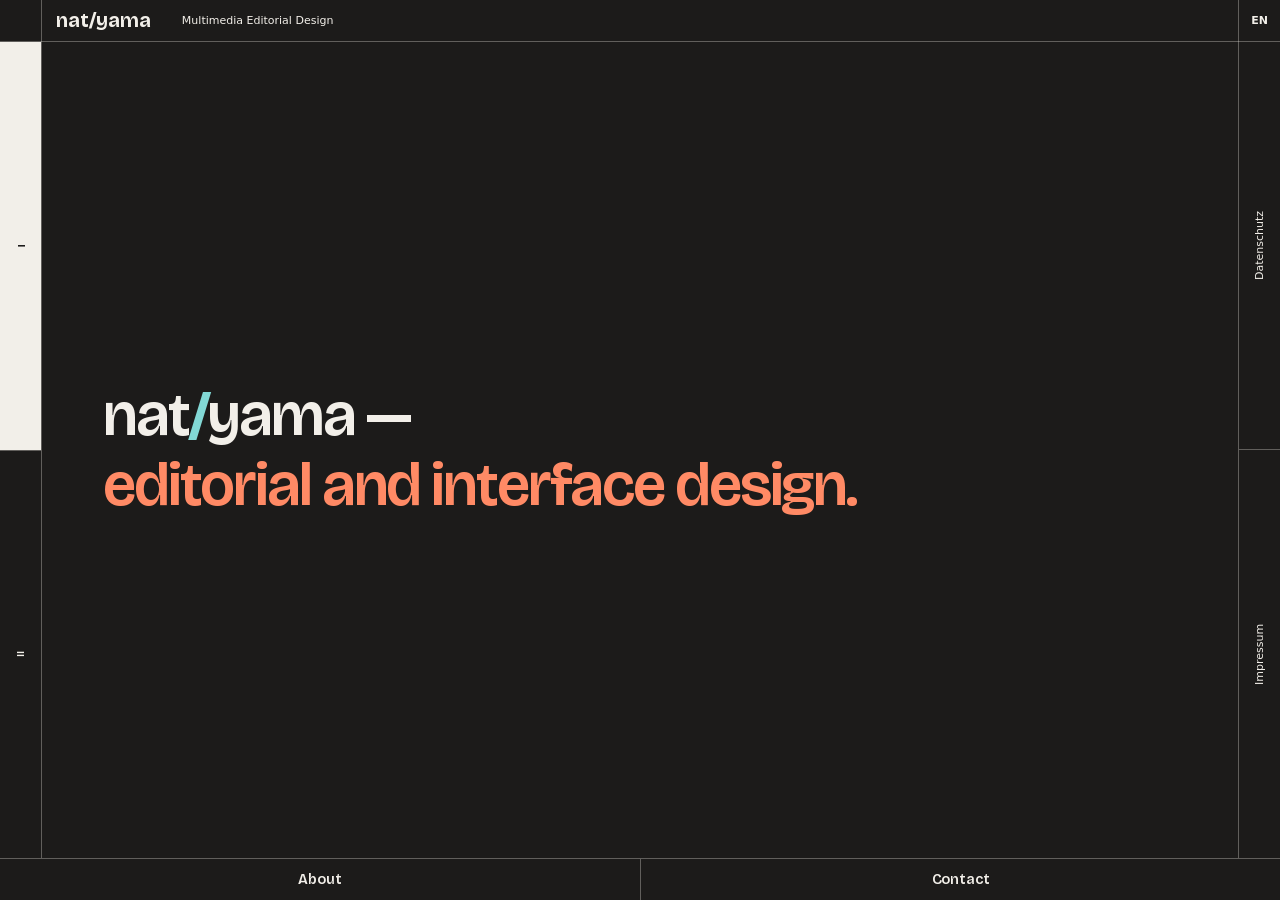
==== index.html @ 79c08396 "nat/yama v2 — B line: phones held sideways keep the phone layout Co-Authored-By: Claude Opus 5.5 <no" ====
<!doctype html>
<!--
  nat/yama — editorial and interface design
  Design: nat/yama — https://natyama.com
  All texts, images and works are protected by copyright.
-->
<html lang="en" data-scheme="2">
<head>
<meta charset="utf-8">
<meta name="viewport" content="width=device-width,initial-scale=1,viewport-fit=cover">
<title>nat/yama — Editorial and interface design</title>
<meta name="description" content="nat/yama works in editorial and interface design: digital products, print and graphics for spaces, often across languages and cultures, making in-depth topics graspable.">
<link rel="canonical" href="https://natyama.com/">
<link rel="alternate" hreflang="en" href="https://natyama.com/">
<link rel="alternate" hreflang="de" href="https://natyama.com/de/">
<link rel="alternate" hreflang="ja" href="https://natyama.com/ja/">
<link rel="alternate" hreflang="x-default" href="https://natyama.com/">
<meta property="og:type" content="website">
<meta property="og:site_name" content="nat/yama">
<meta property="og:title" content="nat/yama — Editorial and interface design">
<meta property="og:description" content="nat/yama works in editorial and interface design: digital products, print and graphics for spaces, often across languages and cultures, making in-depth topics graspable.">
<meta property="og:url" content="https://natyama.com/">
<meta property="og:locale" content="en_GB">
<meta property="og:image" content="https://natyama.com/share.png">
<meta property="og:image:width" content="1200">
<meta property="og:image:height" content="630">
<meta property="og:image:alt" content="nat/yama">
<meta name="twitter:card" content="summary_large_image">
<meta name="theme-color" content="#ffffff">
<link rel="icon" href="/favicon.svg" type="image/svg+xml">
<link rel="apple-touch-icon" href="/apple-touch-icon.png">
<link rel="stylesheet" href="/tabbar.css">
<script type="application/ld+json">{"@context":"https://schema.org","@graph":[{"@type":"Organization","@id":"https://natyama.com/#org","name":"nat/yama","alternateName":"natyama","url":"https://natyama.com/","email":"n@natyama.com","vatID":"DE365070941","description":"Editorial and interface design: digital products, print and graphics for spaces, often across languages and cultures.","address":{"@type":"PostalAddress","postalCode":"10713","addressLocality":"Berlin","addressCountry":"DE"},"founder":{"@id":"https://www.natsumi-sugiyama.com/#person"},"knowsAbout":["editorial design","interface design","UI design","information architecture","content strategy","multilingual design"]},{"@type":"Person","@id":"https://www.natsumi-sugiyama.com/#person","name":"Natsumi Sugiyama","alternateName":"杉山夏実","url":"https://www.natsumi-sugiyama.com/","worksFor":{"@id":"https://natyama.com/#org"}},{"@type":"WebSite","@id":"https://natyama.com/#website","url":"https://natyama.com/","name":"nat/yama","inLanguage":["en","de","ja"],"publisher":{"@id":"https://natyama.com/#org"}}]}</script>
<style>:root{--u: min(100vw / 1512, 100vh / 982);--gu: max(100vw / 1512, 100vh / 982);--bar: round(calc(50 * var(--u)), 1px);--side: var(--bar);--hair: 1px;--ink: #080808;--line: #000;--mark: #5b5656;--paper: #ffffff;--navy: #2b2b2b;--accent: #3d5a8c;--mis: #ff7477;--g1: var(--paper);--g2: #2f4a78;--t2: #ffffff;--on2: #eeff00;--on2t: #fffafa;--on2b: #eeff00;--neon: #ff5f1f;--olive: #4d5b20;--pink: #ff7477;--peach: var(--paper);--khaki: #eeff00;--panel: #d9d9d9;--wall-bg: #fff;--wall-ink: #605f5f;--ease: cubic-bezier(.2, .8, .2, 1);--sans: Inter, "Inter Variable", "Helvetica Neue", Helvetica, Arial, "Hiragino Sans", sans-serif}:root[data-ground=field]{--mark: rgba(0, 41, 95, .54)}:root[data-ground=night]{--mark: rgba(255, 255, 255, .99)}:root[data-view=home][data-ground=day]{--ink: var(--t2);--line: var(--t2);--lang-bg: var(--g2)}:root[data-view=legal]{--ink: rgba(221, 221, 221, .98);--line: #fff}*{box-sizing:border-box;-webkit-tap-highlight-color:transparent}html,body{margin:0;height:100%;overflow:hidden;background:#fff;color:var(--ink);font-family:var(--sans)}a,button,input,textarea{color:inherit;text-decoration:none;font:inherit;background:none;border:0;padding:0}:root{--cur: url("data:image/svg+xml,%3Csvg xmlns='http://www.w3.org/2000/svg' width='30' height='30' viewBox='0 0 32 32'%3E%3Cpolygon points='5,3 27,13 13,27' fill='%23fff' stroke='%23fff' stroke-width='7' stroke-linejoin='round'/%3E%3Cpolygon points='5,3 27,13 13,27' fill='%232b2b2b' stroke='%232b2b2b' stroke-width='3.5' stroke-linejoin='round'/%3E%3C/svg%3E") 4 2, auto;--cur-link: url("data:image/svg+xml,%3Csvg xmlns='http://www.w3.org/2000/svg' width='30' height='30' viewBox='0 0 32 32'%3E%3Cpolygon points='5,3 27,13 13,27' fill='%23fff' stroke='%23fff' stroke-width='7' stroke-linejoin='round'/%3E%3Cpolygon points='5,3 27,13 13,27' fill='%232f4f6b' stroke='%232f4f6b' stroke-width='3.5' stroke-linejoin='round'/%3E%3C/svg%3E") 4 2, pointer}html{cursor:var(--cur)}a,button{cursor:var(--cur-link)}input,textarea{cursor:text}::selection{background:var(--pink);color:#2b2b2b}:focus-visible{outline:2px solid currentColor;outline-offset:3px}.grounds{position:fixed;inset:0;overflow:hidden}.ground{position:absolute;inset:0;opacity:0;transition:opacity .9s ease;overflow:hidden}:root[data-ground=paper] .ground.paper,:root[data-ground=field] .ground.field,:root[data-ground=night] .ground.night,:root[data-ground=day] .ground.day,:root[data-ground=reclus] .ground.day{opacity:1}.ground.paper{background:var(--peach)}.view.home{transition:opacity .6s ease,background-color .9s ease}:root[data-ground=paper] .view.home{background:var(--peach)}.ground.field img{position:absolute;left:50%;top:50%;width:calc(2350 * var(--gu));aspect-ratio:1;transform:translate(-50%,-50%) rotate(-86.5deg)}.ground.night .drawing{position:absolute;inset:0;width:100%;height:100%;object-fit:cover}.ground.field{background:#f7f2e8}.ground.field .riso{position:absolute;left:50%;top:50%;width:calc(2350 * var(--gu));aspect-ratio:1;transform:translate(-50%,-50%) rotate(-86.5deg)}.riso .ink{position:absolute;inset:0;width:100%;height:100%;mix-blend-mode:multiply;clip-path:inset(0 0 100% 0)}.riso.split+img{display:none}.ground.night .drawing{width:114%;left:-14%}:root[data-view=home][data-ground=night] .ground.night .drawing{animation:night-slide 30s linear both}@keyframes night-slide{to{transform:translate(12%)}}@media (prefers-reduced-motion: reduce){:root[data-ground=night] .ground.night .drawing{animation:none}}.ground.night .sky{position:absolute;left:calc(-72 * var(--gu));top:calc(-588 * var(--gu));width:calc(1713 * var(--gu));height:calc(1714 * var(--gu));overflow:hidden;transform:rotate(180deg)}.ground.night .sky img{position:absolute;left:-38.94%;top:-3.31%;width:184.56%;height:106.67%;max-width:none}.ground.night .birds{position:absolute;left:calc(-59 * var(--gu));top:0;width:calc(2173 * var(--gu));height:calc(1455 * var(--gu));object-fit:cover;mix-blend-mode:multiply}.ground.day{background:var(--wall-bg);transition:opacity .9s ease,background-color .4s ease}.tint{position:fixed;inset:0;opacity:0;transition:opacity .9s ease,background-color .9s ease;pointer-events:none}:root[data-view=info] .tint{opacity:1;background:var(--peach)}:root[data-view=legal] .tint{opacity:1;background:#303030}.view{position:fixed;inset:0;z-index:2;pointer-events:none;opacity:0;transition:opacity .6s ease}:root[data-view=home] .view.home,:root[data-view=info] .view.info,:root[data-view=legal] .view.legal{opacity:1;pointer-events:auto}.view>*{pointer-events:inherit}.mid{display:none}[data-i18n]{transition:opacity .25s ease}:root.swapping [data-i18n],.statement.swap{opacity:0}.statement{position:absolute;left:calc(85 * var(--u));top:calc(86 * var(--u));margin:0;font-size:calc(32 * var(--u));font-weight:400;line-height:normal;transition:opacity .3s ease}.index{position:absolute;left:var(--side);right:var(--side);top:var(--bar);bottom:var(--foot);overflow:hidden;--m: var(--u);--s: 1;transition:opacity .9s ease}:root:not([data-ground=paper]) .index{opacity:0;pointer-events:none}.index-list{margin:0;padding:0;list-style:none}.case{position:absolute;display:block;left:calc(var(--x) * var(--m));top:calc(var(--y) * var(--m));width:calc(var(--w) * var(--s) * var(--m));height:calc(var(--h) * var(--s) * var(--m));color:var(--peach)}.case svg{position:absolute;left:50%;top:50%;width:calc(var(--iw) * var(--s) * var(--m));height:calc(var(--ih) * var(--s) * var(--m));transform:translate(-50%,-50%) rotate(calc(var(--r) + var(--spin, 0deg)));mix-blend-mode:multiply;overflow:visible;transition:scale .4s cubic-bezier(.2,.8,.2,1)}.case:hover svg{scale:1.05}.case .lbl{position:absolute;z-index:1;left:50%;top:50%;transform:translate(-50%,-50%);font-size:calc(40 * var(--s) * var(--m));font-weight:700;line-height:normal;white-space:nowrap}.case-1{--x: 164;--y: 470;--w: 364.5;--h: 324.5;--iw: 364.5;--ih: 324.5;--r: 0deg;--lx: 99;--ly: 107}.case-2{--x: 582.12;--y: 30.29;--w: 439.92;--h: 451.53;--iw: 373.398;--ih: 357.154;--r: 104.64deg;--lx: 128.88;--ly: 186.71}.case-3{--x: 529;--y: 399;--w: 445.2;--h: 465.34;--iw: 364.5;--ih: 324.5;--r: 65.86deg;--lx: 135;--ly: 194}.index-head{position:absolute;left:calc(-24 * var(--m));bottom:calc(-72 * var(--m));font-size:calc(300 * var(--m));font-weight:700;line-height:normal;white-space:nowrap;color:#5b5656;mix-blend-mode:color-burn}.svc{--k: var(--u)}.svc-list{position:absolute;inset:0;margin:0;padding:0;list-style:none;display:grid;grid-template-columns:1fr 1fr;grid-template-rows:1fr 1fr;color:var(--navy)}.svc-list li{display:flex;flex-direction:column;justify-content:flex-end;padding:calc(40 * var(--k)) calc(48 * var(--k))}.svc-list li:nth-child(odd){border-right:var(--hair) solid var(--line)}.svc-list li:nth-child(-n+2){border-bottom:var(--hair) solid var(--line)}.svc-list h2{margin:0 0 .45em;font-size:calc(40 * var(--k));font-weight:700;line-height:1.1}.svc-list p{margin:0;max-width:32em;font-size:calc(18 * var(--k));line-height:1.55;color:var(--ink)}.ground.field{background:var(--g1)}.ground.day{background:var(--g2)}:root[data-view=home] .ground.field,:root[data-view=home] .ground.day{opacity:1;transition:transform 1s cubic-bezier(.65,0,.35,1)}.ground.day,.f-two{transform:translateY(100vh)}:root[data-ground=day] .ground.field,:root[data-ground=day] .f-one{transform:translateY(-100vh)}:root[data-ground=day] .ground.day,:root[data-ground=day] .f-two{transform:none}.f-one,.f-two{transition:transform 1s cubic-bezier(.65,0,.35,1)}@media (prefers-reduced-motion: reduce){.ground.field,.ground.day,.f-one,.f-two{transition:none!important}}.facade{position:fixed;left:var(--side);right:var(--side);top:var(--bar);bottom:var(--foot);z-index:1;display:flex;align-items:center;justify-content:center;padding:calc(64 * var(--u)) calc(72 * var(--u));overflow:hidden}:root:not([data-view=home]) .facade{visibility:hidden;transition:visibility 0s .9s}.lede{margin:0;max-width:calc(1100 * var(--u));text-align:left;text-wrap:balance;font-family:"Helvetica Neue",Helvetica,Arial,var(--sans);font-size:calc(72 * var(--u));font-weight:500;line-height:1.12;letter-spacing:-.01em;color:var(--navy);cursor:var(--cur)}.lede:lang(ja),.svc-grid p:lang(ja),.svc-grid h3:lang(ja){font-family:Hiragino Sans,Hiragino Kaku Gothic ProN,Yu Gothic,Noto Sans JP,sans-serif;letter-spacing:.02em}.lede:lang(ja){line-height:1.4}.lede .c,.svc-grid .c{display:inline-block;will-change:transform}.lede .nb,.svc-grid .nb{white-space:nowrap}.lede .em .c{color:var(--accent)}.lede.plain .em .c,.lede.plain .c.sl{color:inherit}.lede .c.pk,.lede .c.sl{color:var(--neon)}.svc-grid{grid-auto-rows:1fr;width:100%;max-width:calc(1240 * var(--u));margin:0;padding:0;list-style:none;display:grid;grid-template-columns:repeat(4,1fr);gap:calc(14 * var(--u));cursor:var(--cur)}.svc-grid li{border-radius:2px;display:flex;flex-direction:column;min-height:calc(300 * var(--u));padding:calc(24 * var(--u));border:2px solid var(--t2);background:transparent;color:var(--t2);opacity:0;transform:translateY(calc(70 * var(--u))) rotate(-3deg) scale(.94);transition:opacity .6s ease,transform .9s cubic-bezier(.34,1.4,.64,1)}.svc-grid li:nth-child(2){transform:translateY(calc(90 * var(--u))) rotate(2.5deg) scale(.94);transition-delay:.14s}.svc-grid li:nth-child(3){transform:translateY(calc(60 * var(--u))) rotate(-2deg) scale(.94);transition-delay:.28s}.svc-grid li:nth-child(4){transform:translateY(calc(100 * var(--u))) rotate(3.5deg) scale(.94);transition-delay:.42s}.svc-grid.in li{opacity:1;transform:none}.svc-grid.in.out li{opacity:0;transform:translateY(calc(-60 * var(--u))) rotate(2deg) scale(.96)}.svc-grid.in.out li:nth-child(2n){transform:translateY(calc(-80 * var(--u))) rotate(-2.5deg) scale(.96)}@media (prefers-reduced-motion: reduce){.svc-grid li,.svc-grid .ic,.svc-grid .badge{transition:none!important}}.svc-grid .ic{display:block;width:calc(56 * var(--u));height:calc(56 * var(--u));margin-bottom:calc(28 * var(--u));color:var(--on2);opacity:0;transform:scale(.6);transition:opacity .5s ease,transform .6s cubic-bezier(.34,1.56,.64,1)}.svc-grid .ic{transition-delay:.9s}.svc-grid li:nth-child(2) .ic{transition-delay:1.04s}.svc-grid li:nth-child(3) .ic{transition-delay:1.18s}.svc-grid li:nth-child(4) .ic{transition-delay:1.32s}.svc-grid.in .ic{opacity:1;transform:none}.svc-grid .ic svg{display:block;width:100%;height:100%}.svc-grid h3{margin:0;font-family:"Helvetica Neue",Helvetica,Arial,var(--sans);font-size:max(14px,calc(26 * var(--u)));font-weight:500;line-height:1.12;letter-spacing:-.01em;color:var(--t2)}.svc-grid p{margin:.8em 0 0;font-size:max(13px,calc(19 * var(--u)));line-height:1.45}.svc-grid .prep{border-style:dashed;border-color:var(--t2);background:transparent;color:var(--t2)}.svc-grid .prep h3{color:var(--t2)}.svc-grid .badge{color:var(--on2t);border-color:var(--on2b)!important;margin-top:auto;align-self:flex-start;padding:.15em .7em;border:2px solid currentColor;border-radius:999px;font-size:max(11px,calc(13 * var(--u)));opacity:0;transition:opacity .5s ease 1.5s}.svc-grid.in .badge{opacity:1}.wallbox{position:fixed;left:var(--side);right:var(--side);top:var(--bar);bottom:var(--foot);opacity:0;visibility:hidden;pointer-events:none!important;transition:opacity .9s ease,visibility 0s .9s}.wallbox canvas{display:block;width:100%;height:100%;transition:opacity .26s ease}.wall-sets{position:absolute;left:0;bottom:0;display:flex;height:round(calc(36 * var(--u)),1px);border-top:var(--hair) solid var(--line);border-right:var(--hair) solid var(--line);background:var(--wall-bg);pointer-events:auto;font-size:calc(13 * var(--u));font-weight:300;color:var(--wall-ink);transition:background-color .4s ease,color .4s ease}.wall-sets button{padding:0 calc(16 * var(--u));white-space:nowrap}.wall-sets button+button{border-left:var(--hair) solid var(--line)}.wall-sets button.on{font-weight:800}.wall-sets[hidden]{display:none}.wall-credit{position:absolute;right:0;bottom:0;margin:0;display:flex;align-items:center;height:round(calc(36 * var(--u)),1px);padding:0 calc(16 * var(--u));border-top:var(--hair) solid var(--line);border-left:var(--hair) solid var(--line);background:var(--wall-bg);color:var(--wall-ink);font-size:calc(13 * var(--u));font-weight:300;font-style:italic;pointer-events:auto;transition:background-color .4s ease,color .4s ease}.folio,.scene{display:none}:root[data-ground=reclus] .wallbox .folio{display:none!important}:root[data-ground=reclus] .wallbox .scene{display:block;position:absolute;inset:0;overflow:hidden;background:#fbfaf6;transition:background-color 1.6s ease;pointer-events:auto;cursor:default}.rs-stage{position:absolute;inset:0}.rs-b{position:absolute;display:block;transform-origin:left center;border:0 solid}.rs-b.is-line{border-width:max(2px,.35vmin)}.rs-b[data-k=map].is-line{border-style:dashed}.rs-b.is-turning{border-right-color:transparent!important;animation:rs-spin 2.4s linear infinite}@keyframes rs-spin{to{rotate:360deg}}.rs-b.is-flowing{background-image:repeating-linear-gradient(90deg,rgba(255,255,255,.4) 0 12px,transparent 12px 40px);animation:rs-flow 1.1s linear infinite}@keyframes rs-flow{to{background-position:40px 0}}.rs-b.is-layered{background-image:repeating-linear-gradient(180deg,#c9b48c 0 7px,#b39b6e 7px 12px,#ddcba4 12px 20px)}.rs-text{position:absolute;inset:0;z-index:10;display:flex;flex-direction:column;justify-content:center;padding:6% 8%;pointer-events:none;transition:opacity .8s ease .2s}.rs-p{font-family:var(--gothic);font-weight:500;line-height:1.85;letter-spacing:.04em;color:var(--navy);text-wrap:pretty}.rs-p .c{display:inline-block;will-change:transform}.rs-p .nb{white-space:nowrap}.rs-p p{margin:0 0 .8em}.rs-p p:last-child{margin-bottom:0}.rs-k{white-space:nowrap;color:var(--accent);transition:color .6s ease}.rs-k.on{font-weight:600;color:#2b2a29}.rs-k.on-dark{color:#fff}.rs-src{margin:1.6em 0 0;font-family:var(--gothic);font-size:clamp(10px,1.3vmin,13px);font-weight:300;color:#8a8580}.scene[data-phase=picture] .rs-text{opacity:0;transition-delay:0s}.rs-cap{position:absolute;left:0;right:0;top:0;z-index:11;margin:0;padding:2.4% 6% 0;font-family:var(--gothic);font-size:clamp(12px,2vmin,20px);font-weight:400;line-height:1.6;color:#2b2a29;opacity:0;transition:opacity .6s ease}.scene[data-phase=picture] .rs-cap{opacity:1}.wallbox.as-folio canvas,.wallbox.as-folio .wall-credit{display:none}.wallbox.as-folio{--serif: "Iowan Old Style", "Palatino Linotype", Palatino, Georgia, serif;--gothic: "Hiragino Sans", "Hiragino Kaku Gothic ProN", "Yu Gothic", "Noto Sans JP", sans-serif;--fs: calc(16 * var(--u));--fj: calc(17 * var(--u));--f-s: calc(12 * var(--u));--pad-x: calc(72 * var(--u));--pad-y: calc(56 * var(--u));background:#fff}.wallbox.as-folio .folio{display:block;position:absolute;inset:0;overflow:hidden;color:#2b2a29;cursor:default}.folio .sheet{position:absolute;inset:0;z-index:1;display:flex;flex-direction:column;padding:var(--pad-y) var(--pad-x) calc(var(--pad-y) * .7)}.folio .rh{display:none}.folio .body{flex:1;min-height:0;overflow:hidden;column-fill:balance;column-gap:calc(var(--pad-x) * .75)}.folio .sheet[data-g=en] .body{font-family:Helvetica Neue,Helvetica,Arial,sans-serif;font-weight:500;line-height:1.12;letter-spacing:-.01em;color:var(--navy)}.folio .sheet[data-g=en] .e-it,.folio .sheet[data-g=en] .c.sign{color:var(--accent)}.folio .sheet[data-g=ja] .body{font-family:var(--gothic);font-weight:300;line-height:1.6;letter-spacing:.02em}.folio .wash{position:absolute;inset:0;background:#eef3e6;clip-path:circle(0% at 0 0);transition:clip-path 4s cubic-bezier(.4,0,.2,1);pointer-events:none}.folio.colored .wash{clip-path:circle(150% at 0 0)}.folio .sheet[data-g=ja] .body{color:#9a9a9a}.folio.colored .sheet[data-g=ja] .c{color:#2f3a2a}.folio.colored .sheet[data-g=ja] .sh .c,.folio.colored .sheet[data-g=ja] .ti .c,.folio.colored .sheet[data-g=ja] .sn{color:var(--olive)}.folio .pw{white-space:nowrap}.folio .pw.is-icon{display:inline-block;text-align:center}.folio .ic{color:var(--olive)!important}.folio .ic svg{width:1.2em;height:1.2em;vertical-align:-.22em;display:inline-block}.folio .w{white-space:nowrap}.folio .c{display:inline-block;will-change:transform}.folio .c.sign{color:var(--navy)}.home .statement{position:absolute!important;width:1px!important;height:1px!important;margin:0;padding:0;overflow:hidden;clip-path:inset(50%);white-space:nowrap}:root[data-ground=day] .wallbox,:root[data-ground=reclus] .wallbox{opacity:1;visibility:visible;transition:opacity .9s ease}.info{--loc: calc(637 * var(--u));--cut-top: calc(210 * var(--u));--cut-person: calc(110 * var(--u))}.info .sheet{position:absolute;left:0;right:0;top:0;height:100%;transition:transform 1s cubic-bezier(.65,0,.35,1)}.pane{position:absolute;left:0;right:0;overflow:hidden}.p-contact{top:0;height:100%;background:var(--pink)}.p-location{top:100%;height:var(--loc);background:var(--peach)}.p-person{top:calc(100% + var(--loc));height:100%;background:var(--khaki)}:root[data-stage=location] .info .sheet{transform:translateY(calc(-100% + var(--cut-top)))}:root[data-stage=person] .info .sheet{transform:translateY(calc(-100% - var(--loc) + var(--cut-person)))}.p-person{top:0}.p-location{display:none}.p-contact{top:100%}:root[data-stage=person] .info .sheet{transform:none}:root[data-stage=contact] .info .sheet{transform:translateY(-100%)}.card{position:absolute;left:calc(50% - 446.5 * var(--u));top:calc(184 * var(--u));width:calc(893 * var(--u));height:calc(585 * var(--u));background:#ffffff8c;overflow:hidden;display:grid;grid-template-columns:1fr 1fr;grid-template-rows:1fr auto;gap:calc(16 * var(--u)) calc(28 * var(--u));padding:calc(28 * var(--u)) calc(36 * var(--u))}.card h2{grid-column:1 / -1;margin:0;font-size:calc(28 * var(--u));font-weight:400;color:var(--navy)}.card label{display:flex;flex-direction:column;gap:calc(6 * var(--u));font-size:calc(13 * var(--u));font-weight:300}.card .fields{display:flex;flex-direction:column;gap:calc(16 * var(--u))}.card input{border-bottom:var(--hair) solid var(--navy);padding:calc(6 * var(--u)) 0;font-size:calc(20 * var(--u));outline:0}.card textarea{flex:1;resize:none;border:var(--hair) solid var(--navy);padding:calc(10 * var(--u));font-size:calc(17 * var(--u));outline:0}.card .msg{min-height:0}.card .send{grid-column:1 / -1;display:flex;justify-content:space-between;align-items:center;font-size:calc(12 * var(--u));font-weight:300}.card .send button{height:calc(44 * var(--u));padding:0 calc(30 * var(--u));background:var(--navy);color:var(--paper);font-size:calc(18 * var(--u));font-weight:700}.svc-cards{position:absolute;left:calc(329 * var(--u));top:calc(188 * var(--u));width:calc(420 * var(--u));margin:0;padding:0;list-style:none;display:grid;grid-template-columns:1fr 1fr;gap:calc(10 * var(--u));--k: var(--u)}.svc-cards li{padding:calc(14 * var(--k)) calc(16 * var(--k));background:#ffffff8c}.svc-cards h3{margin:0;font-size:max(12px,calc(15 * var(--k)));font-weight:700;line-height:1.25;color:var(--navy)}.svc-cards p{margin:.5em 0 0;font-size:max(11px,calc(12.5 * var(--k)));line-height:1.4}.swallow{position:absolute;left:calc(329 * var(--u));top:calc(188 * var(--u));width:calc(400 * var(--u));height:calc(303 * var(--u));background:var(--peach);overflow:hidden}.swallow.sq{left:calc(360 * var(--u));top:calc(206 * var(--u));width:calc(381 * var(--u));height:calc(384 * var(--u))}.swallow img{width:100%;height:100%;object-fit:cover;mix-blend-mode:multiply;display:block}.info .blk{left:calc(50% - 330 * var(--u));width:calc(660 * var(--u));text-align:center;align-items:center}.info .loc-blk{top:calc(170 * var(--u));height:auto}.info .per-blk{top:calc(200 * var(--u));height:auto}.info .per-blk a{margin-top:1.6em;align-self:center}.info .loc-blk .about,.info .per-blk .bio{margin-left:auto;margin-right:auto}.blk{position:absolute;left:calc(801 * var(--u));width:calc(620 * var(--u));color:var(--ink)}.blk h2{margin:0;font-size:calc(40 * var(--u));font-weight:700;line-height:normal}.loc-blk{top:calc(159 * var(--u));height:calc(332 * var(--u));display:flex;flex-direction:column}.loc-blk .line{margin:calc(24 * var(--u)) 0 0;font-size:calc(24 * var(--u));line-height:1.4}.loc-blk .note{margin:auto 0 0;font-size:calc(15 * var(--u))}.loc-blk .about,.per-blk .bio{margin:calc(18 * var(--u)) 0 0;max-width:30em;font-size:calc(17 * var(--u));line-height:1.45}.loc-blk .about a{text-decoration:underline;text-underline-offset:3px}.per-blk{top:calc(206 * var(--u));height:calc(384 * var(--u));display:flex;flex-direction:column}.per-blk h2{font-weight:700}.per-blk .bio{font-size:calc(24 * var(--u));line-height:1.5;max-width:none}.per-blk a{margin-top:auto;font-size:calc(15 * var(--u));align-self:flex-start}.per-blk a{color:#0808088c;border-bottom:1px solid rgba(8,8,8,.18);transition:color .2s ease,border-color .2s ease}.per-blk a:hover,.per-blk a:focus-visible{color:var(--ink);border-color:currentColor}.ext-card{position:fixed;z-index:60;width:260px;display:grid;gap:4px;padding:8px 8px 10px;background:#fff;color:#161616;font-family:var(--sans);text-decoration:none;border-radius:8px;box-shadow:0 0 0 1px #0000000f,0 14px 30px -12px #00000047;opacity:0;transform:translateY(4px);transition:opacity .18s,transform .18s}.ext-card[hidden]{display:none}.ext-card.on{opacity:1;transform:none}.ext-card img{width:100%;aspect-ratio:16 / 10;object-fit:cover;border-radius:4px;margin-bottom:4px;background:#f3f3f3}.ext-card .sc-name{font-weight:700;font-size:13px;padding:0 2px}.ext-card .sc-sub{font-size:12px;color:#787878;padding:0 2px;line-height:1.4}.ext-card .sc-go{font-size:11.5px;color:#787878;padding:2px 2px 0}.ext-card:hover .sc-go{color:#161616}.legal .cols{position:absolute;left:calc(134 * var(--u));top:calc(93 * var(--u));width:calc(1300 * var(--u));bottom:calc(80 * var(--u));display:grid;grid-template-columns:calc(644 * var(--u)) calc(644 * var(--u));column-gap:calc(12 * var(--u))}.legal .col{overflow-y:auto;scrollbar-width:none;font-size:calc(15 * var(--u));line-height:1.45;padding-right:calc(30 * var(--u))}.legal h2{font-size:1em;font-weight:700;margin:0 0 1em;color:var(--pink)}.legal h3{font-size:1em;font-weight:700;margin:1.4em 0 .2em}.legal p{margin:0 0 .8em}.legal a{text-decoration:underline;text-underline-offset:3px}.legal .todo{color:#ff8fc4}.legal .shut{position:absolute;right:calc(var(--side) + 16 * var(--u));top:calc(var(--bar) + 16 * var(--u));width:calc(40 * var(--u));height:calc(40 * var(--u));padding:0;border:var(--hair) solid currentColor;border-radius:50%;background:none;color:inherit;font:inherit;font-size:calc(22 * var(--u));line-height:1;cursor:var(--cur-link)}.legal .shut:hover{background:#fff;color:#303030}.legal .cols{cursor:var(--cur)}.view.legal{cursor:var(--cur-link)}.frame{position:fixed;inset:0;pointer-events:none;z-index:4;color:var(--ink)}.frame>*{position:fixed;pointer-events:auto;transition:border-color .9s,background-color .6s,color .6s}.top{left:0;right:0;top:0;height:var(--bar);border-bottom:var(--hair) solid var(--line);z-index:2;display:flex;align-items:center;padding-left:calc(var(--side) + 17 * var(--u))}.top .id{font-weight:700;font-size:calc(24 * var(--u))}.top .hcase{position:absolute;right:var(--side);top:0;height:100%;display:flex;align-items:center;padding:0 calc(24 * var(--u));border-left:var(--hair) solid var(--line);border-right:var(--hair) solid var(--line);font-size:calc(15 * var(--u));font-weight:700;transition:background-color .3s ease,color .3s ease}.top .hcase:hover{background:#3b4d821f}:root[data-view=home][data-ground=paper]{--lang-bg: var(--navy)}:root[data-view=home][data-ground=paper] .top{background:var(--navy);color:var(--paper)}:root[data-view=home][data-ground=paper] .top .hcase{background:var(--paper);color:var(--navy)}:root[data-view=home][data-ground=paper] .top .langs button:not(.on){color:#ffe8e899}:root[data-view=home][data-ground=paper] .top .langs button.on,:root[data-view=home][data-ground=paper] .top .langs button:hover{color:var(--paper)}.top .tag{margin-left:calc(36 * var(--u));font-size:calc(15 * var(--u));font-weight:400;min-width:0;overflow:hidden;text-overflow:ellipsis;white-space:nowrap;margin-right:calc(var(--side) + 12 * var(--u))}.rail{top:0;bottom:var(--foot);width:var(--side);padding-top:var(--bar);display:flex;align-items:center;justify-content:center}.rail.left{left:0;border-right:var(--hair) solid var(--line)}.rail.right{right:0;border-left:var(--hair) solid var(--line)}.rail .v{display:flex;gap:calc(70 * var(--u));font-size:calc(15 * var(--u));font-weight:300;white-space:nowrap;writing-mode:vertical-rl}.rail.left{align-items:stretch;padding-top:var(--bar)}.rail.left .v{gap:0;width:100%;font-weight:400}.rail.left a{flex:1;display:flex;align-items:center;justify-content:center}.rail.left a+a{border-top:var(--hair) solid var(--line)}.rail.left a{color:var(--ink);transition:color .2s ease,background-color .3s ease}.rail.left a:hover{color:var(--navy)}.rail.left a.on{font-weight:800}:root:not([data-view=home]) .rail.left a.on{font-weight:400}:root[data-view=home]:not([data-ground=paper]) .rail.left a.on{color:var(--paper);background:var(--navy)}:root[data-view=home][data-ground=day] .rail.left a.on{color:var(--navy);background:#fff}.rail.left a[aria-disabled=true]{color:#b9b9b9;pointer-events:none;cursor:default}.rail.right .v{transform:rotate(180deg);gap:calc(80 * var(--u))}:root[data-view=legal] .top{color:#fff}:root[data-view=legal] .rail.right{background:#ffffff80;color:#fff}:root[data-view=legal] .rail.right a.on{font-weight:700}.bottom{left:0;right:0;bottom:0;height:var(--bar);border-top:var(--hair) solid var(--line);display:grid;grid-template-columns:repeat(2,1fr)}.bottom>*{display:flex;align-items:center;justify-content:center;transition:background-color .5s,color .5s,border-color .9s}.bottom>*+*{border-left:var(--hair) solid var(--line)}.bottom .contact,.bottom .loc,.bottom .person{font-weight:500;font-size:calc(20 * var(--u))}:root[data-stage=contact] .bottom .contact{background:var(--navy);color:var(--paper)}:root[data-stage=location] .bottom .loc{background:var(--olive);color:#fff}:root[data-stage=person] .bottom .person{background:var(--navy);color:#fff}.langs{display:flex;align-items:center;gap:.15em;font-size:calc(15 * var(--u));font-weight:400}.top .langs{position:absolute;right:0;top:0;width:var(--side);flex-direction:column;gap:0;z-index:5}.top .langs button{width:100%;height:var(--bar);padding:0;color:#9a9a9a;background:var(--lang-bg, #fff);order:1;transition:color .2s ease}.top .langs button.on{order:0;color:var(--ink);font-weight:800;background:transparent}.top .langs button:not(.on){display:none;border-top:var(--hair) solid var(--line)}.top .langs:hover button:not(.on),.top .langs.open button:not(.on),.top .langs:focus-within button:not(.on){display:block}.top .langs button:hover{color:var(--ink)}:root[data-view=info]{--lang-bg: var(--peach)}:root[data-view=legal]{--lang-bg: #303030}:root[data-view=legal] .top .langs button{color:#ffffff8c}:root[data-view=legal] .top .langs button.on,:root[data-view=legal] .top .langs button:hover{color:#fff}@media (min-width: 701px) and (max-width: 1100px) and (orientation: portrait){:root{--t: min(100vw / 834, 100vh / 1194);--bar: round(calc(50 * var(--t)), 1px);--side: round(calc(30 * var(--t)), 1px)}.top{padding-left:calc(var(--side) + 17 * var(--t))}.top .id{font-size:calc(24 * var(--t))}.top .tag{margin-left:calc(28 * var(--t));font-size:calc(14 * var(--t))}.top .hcase{font-size:calc(14 * var(--t));padding:0 calc(18 * var(--t))}.langs{font-size:calc(15 * var(--t))}.top .langs{right:0}.top .langs button{font-size:calc(12 * var(--t))}.rail.left .v{font-size:calc(13 * var(--t))}.rail.right .v{font-size:calc(10 * var(--t));gap:calc(160 * var(--t))}.bottom .contact,.bottom .loc,.bottom .person{font-size:calc(20 * var(--t))}.svc{--k: var(--t)}.svc-list{grid-template-columns:1fr;grid-template-rows:repeat(4,1fr)}.svc-list li:nth-child(odd){border-right:0}.svc-list li:nth-child(-n+3){border-bottom:var(--hair) solid var(--line)}.svc-list h2{font-size:calc(30 * var(--t))}.svc-list p{font-size:calc(16 * var(--t))}.statement{left:calc(85 * var(--t));top:calc(86 * var(--t));font-size:calc(32 * var(--t))}.index{--m: var(--t);--s: .9}.case-1{--x: 20;--y: 430}.case-2{--x: 320;--y: 50}.case-3{--x: 320;--y: 590}.index-head{left:calc(-10 * var(--t));bottom:calc(-40 * var(--t));font-size:calc(170 * var(--t))}.wall-sets,.wall-credit{height:round(calc(40 * var(--t)),1px);font-size:calc(13 * var(--t))}.wallbox.as-folio{--fs: calc(16 * var(--t));--fj: calc(17 * var(--t));--f-s: calc(12 * var(--t));--pad-x: calc(56 * var(--t));--pad-y: calc(48 * var(--t))}.wall-sets button{padding:0 calc(14 * var(--t))}.info{--loc: calc(730 * var(--t));--cut-top: calc(290 * var(--t));--cut-person: calc(170 * var(--t))}.card{left:calc(50% - 357 * var(--t));top:calc(130 * var(--t));width:calc(714 * var(--t));height:calc(760 * var(--t));grid-template-columns:1fr;grid-template-rows:auto 1fr auto;padding:calc(28 * var(--t));gap:calc(16 * var(--t))}.card h2{font-size:calc(28 * var(--t))}.card label{font-size:calc(13 * var(--t))}.card input{font-size:calc(20 * var(--t))}.card textarea{font-size:calc(17 * var(--t))}.card .send{font-size:calc(12 * var(--t))}.card .send button{height:calc(48 * var(--t));font-size:calc(18 * var(--t))}.info .blk{left:calc(60 * var(--t));width:calc(714 * var(--t))}.info .loc-blk,.info .per-blk{top:calc(160 * var(--t))}.facade{padding:calc(48 * var(--t)) calc(40 * var(--t))}.lede{font-size:calc(58 * var(--t))}.svc-grid{grid-template-columns:repeat(2,1fr);gap:calc(12 * var(--t))}.svc-grid li{min-height:calc(230 * var(--t));padding:calc(20 * var(--t))}.svc-grid .ic{width:calc(44 * var(--t));height:calc(44 * var(--t));margin-bottom:calc(18 * var(--t))}.svc-grid h3{font-size:calc(24 * var(--t))}.svc-grid p{font-size:calc(18 * var(--t))}.svc-cards{left:calc(60 * var(--t));top:calc(40 * var(--t));width:calc(714 * var(--t));--k: var(--t)}.swallow{left:calc(60 * var(--t));top:calc(30 * var(--t));width:calc(714 * var(--t));height:calc(300 * var(--t))}.swallow.sq{left:calc(60 * var(--t));top:calc(60 * var(--t));width:calc(400 * var(--t));height:calc(400 * var(--t))}.blk{left:calc(60 * var(--t));width:calc(714 * var(--t))}.blk h2{font-size:calc(36 * var(--t))}.loc-blk{top:calc(360 * var(--t));height:calc(180 * var(--t))}.loc-blk .line{font-size:calc(22 * var(--t));margin-top:calc(18 * var(--t))}.loc-blk .note{font-size:calc(15 * var(--t))}.loc-blk .about,.per-blk .bio{font-size:calc(16 * var(--t));margin-top:calc(14 * var(--t))}.loc-blk{height:calc(220 * var(--t));top:calc(340 * var(--t))}.per-blk{top:calc(500 * var(--t));height:calc(300 * var(--t))}.per-blk .bio{font-size:calc(22 * var(--t))}.per-blk a{font-size:calc(14 * var(--t))}.legal .cols{left:calc(70 * var(--t));top:calc(90 * var(--t));width:calc(694 * var(--t));bottom:calc(80 * var(--t));grid-template-columns:1fr;row-gap:calc(40 * var(--t));overflow-y:auto;scrollbar-width:none}.legal .col{overflow:visible;font-size:calc(17 * var(--t))}}.mfoot{display:none}@media (max-width: 700px),(max-height: 500px) and (orientation: landscape){:root{--p: min(100vw / 393, 100vh / 852);--bar: round(calc(44 * var(--p)), 1px);--side: round(calc(12 * var(--p)), 1px)}html,body{overscroll-behavior:none}.top{padding-left:calc(var(--side) + 12 * var(--p))}.top .id{font-size:calc(19 * var(--p))}.top .tag{margin-left:calc(12 * var(--p));font-size:calc(11 * var(--p));margin-right:calc(96 * var(--p))}.top .hcase{font-size:calc(13 * var(--p));padding:0 calc(14 * var(--p))}.langs{font-size:calc(13 * var(--p))}.top .langs{right:var(--side)}.top .langs button.on{width:auto;padding:0 calc(10 * var(--p))}.rail.left .v{font-size:calc(12 * var(--p))}.rail.right .v{font-size:calc(9 * var(--p));gap:calc(90 * var(--p))}.bottom{display:block}.bottom>*{position:absolute;top:0;height:100%;border:0!important;justify-content:flex-start;background:none!important;color:var(--ink)!important}.bottom .contact{left:calc(var(--side) + 14 * var(--p));font-size:calc(16 * var(--p))}.bottom .loc{left:calc(150 * var(--p));font-size:calc(14 * var(--p))}.bottom .person{left:calc(240 * var(--p));font-size:calc(14 * var(--p))}:root[data-stage=contact] .bottom .contact,:root[data-stage=location] .bottom .loc,:root[data-stage=person] .bottom .person{text-decoration:underline;text-underline-offset:calc(5 * var(--p));text-decoration-thickness:2px}.svc{--k: var(--p)}.svc-list{grid-template-columns:1fr;grid-template-rows:repeat(4,1fr)}.svc-list li:nth-child(odd){border-right:0}.svc-list li:nth-child(-n+3){border-bottom:var(--hair) solid var(--line)}.svc-list li{padding:calc(14 * var(--p)) calc(16 * var(--p))}.svc-list h2{font-size:calc(20 * var(--p))}.svc-list p{font-size:calc(13 * var(--p))}.statement{left:calc(var(--side) + 16 * var(--p));top:calc(66 * var(--p));font-size:calc(22 * var(--p))}.index{--m: var(--p);--s: .6}.case-1{--x: -6;--y: 250}.case-2{--x: 110;--y: 16}.case-3{--x: 100;--y: 440}.index-head{left:calc(-6 * var(--p));bottom:calc(-16 * var(--p));font-size:calc(86 * var(--p))}.wall-sets,.wall-credit{height:round(calc(30 * var(--p)),1px);font-size:calc(10 * var(--p))}.wall-credit{padding:0 calc(10 * var(--p))}.wallbox.as-folio{--fs: calc(14.5 * var(--p));--fj: calc(14 * var(--p));--f-s: calc(10 * var(--p));--pad-x: calc(24 * var(--p));--pad-y: calc(28 * var(--p))}.info{--loc: calc(590 * var(--p));--cut-top: calc(150 * var(--p));--cut-person: calc(100 * var(--p))}.card{left:calc(var(--side) + 12 * var(--p));right:calc(var(--side) + 12 * var(--p));width:auto;top:calc(70 * var(--p));height:calc(560 * var(--p));grid-template-columns:1fr;grid-template-rows:auto 1fr auto;padding:calc(16 * var(--p));gap:calc(12 * var(--p))}.card h2{font-size:calc(20 * var(--p))}.card label{font-size:calc(11 * var(--p))}.card input{font-size:max(16px,calc(16 * var(--p)))}.card textarea{font-size:max(16px,calc(15 * var(--p)))}.card .send{flex-direction:column-reverse;align-items:stretch;gap:calc(8 * var(--p));font-size:calc(10 * var(--p))}.card .send button{height:calc(40 * var(--p));font-size:calc(15 * var(--p))}.info .blk{left:calc(var(--side) + 12 * var(--p));width:calc(321 * var(--p))}.info .loc-blk,.info .per-blk{top:calc(110 * var(--p))}.facade{padding:calc(20 * var(--p)) calc(14 * var(--p))}.lede{font-size:calc(36 * var(--p))}.svc-grid{grid-template-columns:repeat(2,1fr);gap:calc(8 * var(--p))}.svc-grid li{min-height:calc(230 * var(--p));padding:calc(12 * var(--p))}.svc-grid .ic{width:calc(32 * var(--p));height:calc(32 * var(--p));margin-bottom:calc(12 * var(--p))}.svc-grid h3{font-size:calc(17 * var(--p))}.svc-grid p{font-size:calc(13.5 * var(--p))}.svc-cards{left:calc(var(--side) + 12 * var(--p));top:calc(22 * var(--p));width:calc(321 * var(--p));gap:calc(6 * var(--p));--k: calc(var(--p) * .85)}.svc-cards li{padding:calc(9 * var(--p)) calc(10 * var(--p))}.swallow{left:calc(var(--side) + 12 * var(--p));top:calc(30 * var(--p));width:calc(321 * var(--p));height:calc(220 * var(--p))}.swallow.sq{left:calc(var(--side) + 12 * var(--p));top:calc(40 * var(--p));width:calc(321 * var(--p));height:calc(321 * var(--p))}.blk{left:calc(var(--side) + 12 * var(--p));width:calc(321 * var(--p))}.blk h2{font-size:calc(26 * var(--p))}.loc-blk{top:calc(266 * var(--p));height:calc(214 * var(--p))}.loc-blk .line{font-size:calc(16 * var(--p));margin-top:calc(12 * var(--p))}.loc-blk .note{font-size:calc(12 * var(--p))}.loc-blk .about,.per-blk .bio{font-size:calc(13.5 * var(--p));margin-top:calc(10 * var(--p))}.per-blk{top:calc(380 * var(--p));height:calc(280 * var(--p))}.per-blk .bio{font-size:calc(16 * var(--p))}.per-blk a{font-size:calc(12 * var(--p))}.legal .cols{left:calc(var(--side) + 12 * var(--p));right:calc(var(--side) + 12 * var(--p));width:auto;top:calc(64 * var(--p));bottom:calc(60 * var(--p));grid-template-columns:1fr;row-gap:calc(30 * var(--p));overflow-y:auto;scrollbar-width:none}.legal .col{overflow:visible;font-size:calc(14 * var(--p));padding-right:0}.legal .shut{right:calc(var(--side) + 10 * var(--p));top:calc(var(--bar) + 10 * var(--p));width:calc(36 * var(--p));height:calc(36 * var(--p));font-size:calc(20 * var(--p));background:#303030;z-index:1}}:root[data-scheme="1"]{--g2: #111111;--on2: #39ff14;--on2t: #39ff14;--on2b: #39ff14;--neon: #ff5f1f;--pink: #44d62c;--khaki: #dcdcd4;--accent: #007a42;--mis: #44d62c}:root[data-scheme="2"]{--g2: #ff8a65;--t2: #2b2b2b;--on2: #ffffff;--on2t: #003f5c;--on2b: #003f5c;--neon: #00b8ff;--mark: #7a2e1c;--pink: #82d8d5;--khaki: #ffb511;--accent: #ee582b;--mis: #82d8d5}:root[data-scheme="2"] .svc-grid li:not(.prep){background:#fff;border-color:#fff;color:#2b2b2b}:root[data-scheme="2"] .svc-grid li:not(.prep) .ic{color:#ff8a65}:root[data-scheme="2"] .svc-grid .prep{border-color:#fff}:root[data-scheme="2"] .svc-grid .prep .ic{color:#fff}:root[data-scheme="2"] .svc-grid .badge{color:#fff;border-color:#fff!important}.ground.field,.ground.day,.p-contact,.p-person,.tabbar{transition:background-color 1.2s ease,transform 1s cubic-bezier(.65,0,.35,1)}:root{--fs-xl: calc(72 * var(--u));--fs-l: calc(40 * var(--u));--fs-m: max(16px, calc(24 * var(--u)));--fs-s: max(13px, calc(17 * var(--u)));--fs-xs: max(11px, calc(13 * var(--u)))}@media (min-width: 701px) and (max-width: 1100px) and (orientation: portrait){:root{--fs-xl: calc(58 * var(--t));--fs-l: calc(36 * var(--t));--fs-m: max(16px, calc(22 * var(--t)));--fs-s: max(13px, calc(16 * var(--t)));--fs-xs: max(11px, calc(13 * var(--t)))}}@media (max-width: 700px),(max-height: 500px) and (orientation: landscape){:root{--fs-xl: calc(34 * var(--p));--fs-l: calc(26 * var(--p));--fs-m: max(16px, calc(17 * var(--p)));--fs-s: max(13px, calc(13.5 * var(--p)));--fs-xs: max(11px, calc(11 * var(--p)))}}.lede{font-size:var(--fs-xl)}.lede.short{font-size:calc(var(--fs-xl) * 1.5)}.lede-wrap{width:max-content;max-width:100%}.lede-wrap .lede{max-width:none;white-space:nowrap;font-size:min(var(--fs-xl),5.1vw)}.per-blk .bio .mark{color:var(--mark, var(--accent))}.per-blk .where{margin:.9em 0 0}:root .per-blk .where{font-size:var(--fs-s);margin-top:1.6em}.per-blk .where:empty{display:none}@media (max-width: 700px),(max-height: 500px) and (orientation: landscape){.dot-field{display:none}}.dot-field{position:absolute;inset:0;width:100%;height:100%;pointer-events:none;overflow:visible}.dot-field .dt-grid{fill:#2b2b2b}.dot-field .dt-mover{fill:var(--pink);transition:transform .5s cubic-bezier(.3,1.3,.5,1)}.dot-field .dt-blob{transform-box:fill-box;transform-origin:center}.dot-field .dt-mover.flee{transition-duration:.13s;transition-timing-function:linear}.dot-field .dt-mover.flee .dt-blob{animation:dt-puff .32s ease-out}@keyframes dt-puff{30%{transform:scale(.7,1.25)}70%{transform:scale(1.15,.9)}}@media (prefers-reduced-motion: reduce){.dot-field .dt-mover{transition:none}.dot-field .dt-blob{animation:none!important}}.lede:lang(ja){word-break:keep-all;line-break:strict;font-size:min(var(--fs-xl),5.6vw)}.lede-sub{margin:.9em 0 0;font-size:var(--fs-m);font-weight:var(--fw-text, 400);line-height:1.45;color:var(--navy);word-break:keep-all;opacity:0;transition:opacity 1.2s ease}.lede-sub:empty{display:none}.lede-sub{width:0;min-width:100%}.lede.landed+.lede-sub{opacity:1}@media (max-width: 700px),(max-height: 500px) and (orientation: landscape){.lede-wrap,.lede{max-width:none}.lede-wrap{width:auto}.lede-wrap .lede,.lede-wrap .lede:lang(ja){white-space:normal;font-size:9vw}}.blk h2{font-size:var(--fs-l)}.top .id,.svc-grid h3,.svc-grid p,.per-blk .bio,.per-blk .where,.loc-blk .line,.card h2{font-size:var(--fs-m)}.svc-grid h3{font-weight:700;line-height:1.15;min-height:2.3em;white-space:nowrap}.svc-grid p{margin-top:.7em;line-height:1.4;text-wrap:pretty;hyphens:manual}.svc-grid p:lang(ja),.svc-grid h3:lang(ja){word-break:keep-all;overflow-wrap:anywhere;line-break:strict}.svc-grid .ic{flex:none}@media (max-width: 700px),(max-height: 500px) and (orientation: landscape){.svc-grid h3{white-space:normal;min-height:3.45em}}.loc-blk .about,.card input,.card textarea,.card .send button,.legal .col,.bottom .contact,.bottom .loc,.bottom .person{font-size:var(--fs-s)}.top .tag,.top .hcase,.rail.left .v,.rail.right .v,.langs,.top .langs button,.per-blk a,.svc-grid .badge,.card label,.card .send,.legal .shut{font-size:var(--fs-xs)}:root{--stroke: 2px;--fw-text: 400;--fw-display: 500;--fw-title: 700;--lh-tight: 1.15;--lh-text: 1.45}.lede{font-weight:var(--fw-display);line-height:var(--lh-tight)}.lede:lang(ja){line-height:1.35}.svc-grid h3,.blk h2,.top .id,.card h2,.card .send button,.rail.left a.on,.top .langs button.on{font-weight:var(--fw-title);line-height:var(--lh-tight)}.bottom .contact,.bottom .loc,.bottom .person,.top .tag,.rail .v,.rail.left .v,.card label,.card .send,.per-blk a{font-weight:var(--fw-text)}.svc-grid p,.loc-blk .about,.per-blk .bio,.loc-blk .line,.legal .col,.card .send{line-height:var(--lh-text)}.card h2{color:inherit}.svc-grid li,.svc-grid .badge,.legal .shut{border-width:var(--stroke)}.card input{border-bottom-width:var(--stroke)}.card textarea{border-width:var(--stroke)}.svc-grid .ic svg *{vector-effect:non-scaling-stroke;stroke-width:var(--stroke)}.ext-card .sc-name{font-size:var(--fs-xs);font-weight:var(--fw-title)}.home .statement{font-size:var(--fs-m)}.info .per-blk{top:calc((var(--bar) + 100% - var(--foot)) / 2);transform:translateY(-50%)}.info .per-blk{left:50%;width:min(var(--blk-w, calc(660 * var(--u))),calc(100% - 2 * var(--side) - 128px));transform:translate(-50%,-50%)}@media (min-width: 701px) and (max-width: 1100px) and (orientation: portrait){.info .per-blk{--blk-w: calc(714 * var(--t))}}@media (max-width: 700px),(max-height: 500px) and (orientation: landscape){.info .per-blk{--blk-w: 34em}}.info .per-blk{text-align:left;align-items:flex-start}.info .per-blk a{align-self:flex-start}.info .per-blk .bio,.info .per-blk .where{margin-left:0;margin-right:0;text-wrap:pretty;hyphens:manual}.info .loc-blk{top:50%;transform:translateY(-50%)}.ext-card .sc-sub,.ext-card .sc-go{font-size:var(--fs-xs);font-weight:var(--fw-text);line-height:var(--lh-text)}:root .svc-grid{container-type:inline-size;--cols: 4;--gap: max(8px, calc(14 * var(--u)));gap:var(--gap);grid-template-columns:repeat(var(--cols),1fr)}@media (max-width: 700px),(max-height: 500px) and (orientation: landscape){:root .svc-grid{--cols: 2}}:root .svc-grid{grid-auto-rows:1fr;align-items:stretch}:root .svc-grid li{--cw: calc((100cqw - (var(--cols) - 1) * var(--gap)) / var(--cols));aspect-ratio:auto;min-height:calc(var(--cw) * 1.25);height:auto;align-self:stretch;padding:calc(var(--cw) * .05) calc(var(--cw) * .06);overflow:visible}:root .svc-grid .ic{width:calc(var(--cw) * .15);height:calc(var(--cw) * .15);margin-bottom:calc(var(--cw) * .035)}:root .svc-grid h3{font-size:clamp(14px,calc(var(--cw) * .1),26px);min-height:2.3em;white-space:normal;overflow-wrap:anywhere;hyphens:auto}:root .svc-grid p{font-size:clamp(13px,calc(var(--cw) * .088),21px);margin-top:.8em}:root .svc-grid p:lang(de){hyphens:auto}:root .svc-grid .badge{font-size:clamp(11px,calc(var(--cw) * .07),14px)}:root .lede-wrap{width:100%}:root .lede-wrap .lede:lang(ja){font-size:calc(min(var(--fs-xl),5.1vw)*.75);line-height:1.6;letter-spacing:.04em;font-weight:600;font-family:Helvetica Neue,Helvetica,Arial,Hiragino Sans,Hiragino Kaku Gothic ProN,Yu Gothic,Noto Sans JP,sans-serif}:root .lede-wrap .lede:lang(ja) .nm{line-height:1.15}:root .lede-wrap .lede:lang(de){font-size:calc(min(var(--fs-xl),5.1vw)*.88)}:root .lede .c.sl{color:var(--pink);font-weight:700}:root .lede-wrap .lede .nm{font-size:min(var(--fs-xl),5.1vw);font-family:Helvetica Neue,Helvetica,Arial,sans-serif;font-weight:500;letter-spacing:-.01em}@media (max-width: 700px),(max-height: 500px) and (orientation: landscape){:root .lede-wrap .lede .nm{font-size:9vw}}@media (max-width: 700px),(max-height: 500px) and (orientation: landscape){:root .lede-wrap .lede:lang(ja){font-size:6.75vw}:root .lede-wrap .lede:lang(de){font-size:8vw}}.vh{position:absolute;width:1px;height:1px;margin:-1px;padding:0;overflow:hidden;clip-path:inset(50%);white-space:nowrap;border:0}.rail.right a,.per-blk a[data-i18n=archive],.legal a[href^=mailto],.card a.mail{position:relative}.rail.right a:before,.per-blk a[data-i18n=archive]:before,.legal a[href^=mailto]:before,.card a.mail:before{content:"";position:absolute;inset:-6px}.card a.mail{text-decoration:underline;text-underline-offset:.15em;text-decoration-thickness:1px;color:inherit}@keyframes svc-wobble{0%,to{transform:none}20%{transform:rotate(-2.2deg)}40%{transform:rotate(1.8deg)}60%{transform:rotate(-1.2deg)}80%{transform:rotate(.6deg)}}:root .svc-grid.in li.wobble{animation:svc-wobble .45s ease}@media (prefers-reduced-motion: reduce){:root .svc-grid.in li.wobble{animation:none}}.ext-card{padding:12px;gap:6px}.ext-card .sc-x{position:absolute;top:2px;right:2px;width:32px;height:32px;border:0;background:none;font:inherit;font-size:18px;line-height:1;color:#787878;cursor:pointer}.ext-card .sc-x:hover,.ext-card .sc-x:focus-visible{color:#161616}.ext-card .sc-name{padding-right:28px}.ext-card .sc-open{display:flex;align-items:center;justify-content:center;min-height:40px;margin-top:6px;padding:0 12px;background:#2b2b2b;color:#fff;border-radius:4px;text-decoration:none;font-size:var(--fs-xs);font-weight:var(--fw-title)}.ext-card .sc-open:hover,.ext-card .sc-open:focus-visible{background:#000}:root .dot-field{display:none}:root{--khaki: #f2fa87}:root[data-scheme="1"]{--khaki: #e6e6e0}:root[data-scheme="2"]{--khaki: #ffd782}:root[data-view=info] .tint{opacity:0}@media (min-width: 701px) and (min-height: 501px),(min-width: 701px) and (orientation: portrait){:root .rail.right{top:var(--bar);padding-top:0;align-items:stretch}:root .rail.right .v{gap:0;width:100%;font-weight:400}:root .rail.right a{flex:1;display:flex;align-items:center;justify-content:center;color:var(--ink);transition:color .2s ease,background-color .3s ease}:root .rail.right a+a{border-top:var(--hair) solid var(--line)}:root .rail.right a:before{display:none}:root .rail.right a:hover{background:#2b2b2b0f}:root[data-view=legal] .rail.right a.on{background:var(--navy);color:#fff;font-weight:700}:root .top .langs{border-left:var(--hair) solid var(--line)}}:root .top .id:after{content:"";position:absolute;left:var(--side);right:var(--side);top:0;bottom:0;z-index:1}:root .top .tag{position:relative;z-index:0}:root .top:has(.id:hover){background:#2b2b2b0f}:root .top .id:focus-visible{outline:none}:root .top .id:focus-visible:after{outline:2px solid currentColor;outline-offset:-3px}@media (max-width: 700px),(max-height: 500px) and (orientation: landscape){:root .top .id:after{left:0;right:0}}@font-face{font-family:Bricolage Grotesque;src:url(/fonts/bricolage-grotesque-latin.woff2) format("woff2");font-weight:200 800;font-stretch:75% 100%;font-style:normal;font-display:swap;unicode-range:U+0000-00FF,U+0131,U+0152-0153,U+02BB-02BC,U+02C6,U+02DA,U+02DC,U+0304,U+0308,U+0329,U+2000-206F,U+20AC,U+2122,U+2191,U+2193,U+2212,U+2215,U+FEFF,U+FFFD}:root{--ui: system-ui, -apple-system, "Segoe UI", Roboto, "Hiragino Sans", "Noto Sans JP", sans-serif;--display: "Bricolage Grotesque", var(--ui);--m-ink: #f2efe9;--m-ground: #1c1b1a;--m-acc: #ff8a65}:root[data-scheme="0"]{--m-acc: #9db8ff}:root[data-scheme="1"]{--m-acc: #6be05a}:root[data-scheme="2"]{--m-acc: #ff8a65}@media (max-width: 700px),(max-height: 500px) and (orientation: landscape){body,.tabbar,.tabsheet,.top .tag,.svc-grid p,.per-blk .bio,.card{font-family:var(--ui)}:root .lede-wrap .lede,:root .lede-wrap .lede .nm,:root .lede-wrap .lede:lang(ja),:root .top .id,:root .svc-grid h3,:root .blk h2{font-family:var(--display)}:root .lede-wrap .lede,:root .lede-wrap .lede .nm{letter-spacing:-.035em;font-weight:600}:root .lede-wrap .lede:lang(ja){letter-spacing:.02em}.frame .rail,.frame .top{border:0!important}.tabbar{border-top:0}.tabbar>*+*{border-left:0}.tabsheet,.tabsheet .row,.tabsheet .row>*+*{border-color:transparent}:root[data-view=home][data-ground=field]{--ink: var(--m-ink);--line: transparent;--tb-bg: var(--m-ground);--tb-ink: #bdb8b0;--tb-line: transparent}:root .ground.field{background:var(--m-ground)}:root[data-ground=field] .lede,:root[data-ground=field] .lede .nm .c:not(.sl){color:var(--m-ink)}:root[data-ground=field] .lede .em .c{color:var(--m-acc)}:root[data-view=home][data-stage=field] .frame .top{background:var(--m-ground);color:var(--m-ink)}:root[data-view=home][data-stage=field] .frame .top .id{color:var(--m-acc)}.tabbar .on{background:transparent;color:inherit}.tabbar .on .tb-i,.tabbar .on .tb-k{opacity:1}.tabbar>:not(.on){opacity:.75}.tabbar .on:before{content:"";position:absolute;inset:7px 10px;border-radius:999px;background:currentColor;opacity:.12}.tabbar>*{position:relative}}@media (max-width: 700px),(max-height: 500px) and (orientation: landscape){:root .per-blk .bio .brand{font-family:var(--display);font-weight:600;letter-spacing:-.02em}}@media (max-width: 700px),(max-height: 500px) and (orientation: landscape){:root .info .per-blk{left:42px;width:calc(100% - 84px);transform:translateY(-50%)}:root .info .per-blk .bio{max-width:none}}body,.top .tag,.rail .v,.bottom a,.svc-grid p,.per-blk .bio,.per-blk .where,.per-blk a,.card,.legal .cols{font-family:var(--ui)}:root .lede-wrap .lede,:root .lede-wrap .lede .nm,:root .lede-wrap .lede:lang(ja),:root .top .id,:root .svc-grid h3,:root .blk h2{font-family:var(--display)}:root .lede-wrap .lede,:root .lede-wrap .lede .nm{letter-spacing:-.035em;font-weight:600}:root .lede-wrap .lede:lang(ja){letter-spacing:.02em}:root .per-blk .bio .brand{font-family:var(--display);font-weight:600;letter-spacing:-.02em}:root .ground.field{background:var(--m-ground)}:root[data-ground=field] .lede,:root[data-ground=field] .lede .nm .c:not(.sl){color:var(--m-ink)}:root[data-ground=field] .lede .em .c{color:var(--m-acc)}@media (min-width: 701px) and (min-height: 501px),(min-width: 701px) and (orientation: portrait){:root[data-view=home][data-ground=field]{--ink: var(--m-ink);--line: rgba(242, 239, 233, .32);--lang-bg: var(--m-ground)}:root[data-view=home][data-ground=field] .rail.left a.on{background:var(--m-ink);color:var(--m-ground)}:root[data-view=home][data-ground=field] .top .langs button:not(.on){color:#f2efe9bf}:root[data-view=home][data-ground=field] .rail.right a:hover,:root[data-view=home][data-ground=field] .top:has(.id:hover){background:#f2efe914}}:root{--ink: #1c1b1a;--line: #1c1b1a;--tb-ink: #1c1b1a;--tb-line: #1c1b1a;--navy: #1c1b1a;--accent: var(--m-acc);--mark: var(--ink);--neon: var(--pink);--mis: var(--pink)}:root[data-scheme="0"]{--t2: #f2efe9;--on2: var(--m-acc);--on2t: #f2efe9;--on2b: var(--m-acc)}:root[data-scheme="1"]{--g2: #1c1b1a;--t2: #f2efe9;--on2: var(--m-acc);--on2t: var(--m-acc);--on2b: var(--m-acc);--pink: #c9f2b8;--mis: #c9f2b8}:root[data-scheme="2"]{--t2: #1c1b1a;--on2t: #1c1b1a;--on2b: #1c1b1a}:root[data-scheme="2"] .svc-grid li:not(.prep){color:#1c1b1a}.ext-card .sc-open{background:#1c1b1a}:root[data-view=home][data-ground=day] .rail.left a.on{background:#f2efe9;color:#1c1b1a}.ext-card .sc-open:hover,.ext-card .sc-open:focus-visible{background:#1c1b1a;opacity:.85}:root .svc-grid li,:root .card,:root .ext-card{border-radius:4px}:root .card .send button,:root .card input,:root .card textarea,:root .svc-grid .badge,:root .ext-card .sc-open,:root .ext-card .sc-x,:root .legal .shut,:root .tabbar .on:before{border-radius:2px}:root .svc-grid .badge{border-width:calc(var(--cw) * .15 * 1.9 / 24)!important;border-radius:calc(var(--cw) * .15 * (1.5 + .95) / 24)}:root .tabbar .tb-k,:root .frame .bottom a,:root .rail.left .v{font-family:var(--display);font-weight:600;letter-spacing:-.01em}@media (min-width: 701px) and (min-height: 501px),(min-width: 701px) and (orientation: portrait){:root[data-view=legal] .rail.right a,:root[data-view=legal] .rail.right a.on{background:var(--navy);color:#fff;font-weight:700}}@media (max-height: 500px) and (orientation: landscape){:root{--p: min(100vw / 852, 100vh / 393)}:root .lede-wrap .lede,:root .lede-wrap .lede:lang(ja){font-size:min(9vw,9.5vh)}:root .lede-wrap .lede .nm{font-size:min(9vw,9.5vh)}:root .lede-wrap .lede:lang(ja){font-size:calc(min(9vw,9.5vh)*.75)}:root .svc-grid{--cols: 4;max-width:calc((100vh - var(--bar) - var(--foot) - 48px) * 4 * .8 + 3 * var(--gap));margin:0 auto}:root .info .per-blk{left:50%;width:min(34em,calc(100% - 84px));transform:translate(-50%,-50%)}:root .card{left:max(24px,env(safe-area-inset-left));right:max(24px,env(safe-area-inset-right));width:auto;top:calc(var(--bar) + 10px);bottom:calc(var(--foot) + 10px);height:auto;grid-template-columns:1fr 1.4fr;grid-template-rows:1fr auto;gap:10px 18px;padding:12px 16px}:root .card .send{flex-direction:row;align-items:center;gap:12px}:root .card .send button{height:36px;padding:0 22px;flex:none}:root .facade{padding-left:max(24px,env(safe-area-inset-left));padding-right:max(24px,env(safe-area-inset-right))}:root .frame .top{padding-left:max(24px,env(safe-area-inset-left))}:root .tabbar{padding-left:env(safe-area-inset-left);padding-right:env(safe-area-inset-right)}}</style>
</head>
<body>
<div class="grounds" aria-hidden="true">
  <div class="ground paper"></div>
  <div class="ground field"></div>
  <div class="ground night"></div>
  <div class="ground day"></div>
</div>
<div class="tint" aria-hidden="true"></div>
<main>
  <section class="view home" data-name="home">
    <a class="mid" href="#home">nat/yama</a>
    <div class="facade f-one" id="f-one"><div class="lede-wrap"><h1 class="lede" id="lede"><span class="nm">nat/yama —</span> <span class="em">editorial and interface design.</span></h1><p class="lede-sub" id="lede-sub"></p></div></div>
    <div class="facade f-two" id="f-two"><ul class="svc-grid" id="svc" aria-label="Services"><li><h3 lang="en">Multimedia<br>Editorial Design</h3><p lang="en">Information shaped into narratives — print, screen, illustration, moving image.</p></li><li><h3 lang="en">Web &amp; Apps<br>UI Design</h3><p lang="en">Digital products and services — information architecture into interface.</p></li><li><h3 lang="en">Content Team<br>Support</h3><p lang="en">Keeping content going — series, campaigns, seasonal updates.</p></li><li class="prep"><h3 lang="en">Projects</h3><p lang="en">Self-initiated, experimental work.</p></li></ul></div>
    <p class="statement" data-i18n="statement">Multimedia Editorial Design</p>
  </section>
  <section class="view info" data-name="info">
    <a class="mid" href="#home">nat/yama</a>
    <div class="sheet">
      <section class="pane p-contact" id="contact" data-stage-block="contact">
        <form class="card" id="form">
          <div class="fields">
            <label><span data-i18n="fName">Name</span><input name="name" required autocomplete="name"></label>
            <label><span data-i18n="fMail">E-mail</span><input name="email" type="email" required autocomplete="email"></label>
          </div>
          <label class="msg"><span data-i18n="fMsg">Message</span><textarea name="message" required></textarea></label>
          <div class="send"><span data-i18n="fNote">Opens your e-mail program – or write to <a class="mail"></a>. Nothing is stored on this site.</span><button type="submit" data-i18n="fSend">Send</button></div>
        </form>
      </section>
      <section class="pane p-location" id="location" data-stage-block="location">
        <div class="blk loc-blk">
          <h2 data-i18n="hLocation">Studio</h2>
          <p class="line">Berlin</p>
          <p class="about" data-i18n="locAbout">Based in Berlin. Projects on site or remote.</p>
        </div>
      </section>
      <section class="pane p-person" id="person" data-stage-block="person">
        <svg class="dot-field" id="dot-field" aria-hidden="true"><g class="dt-grid"></g><g class="dt-mover"><circle class="dt-blob" r="11"/></g></svg>
        <div class="blk per-blk">
          <h2 data-i18n="hPerson">About</h2>
          <p class="bio" data-i18n="bio"><span class="brand">nat/yama</span> is a designer with an editorial approach. Her work takes shape as digital products, print or graphics for spaces, often across languages and cultures, making in-depth topics graspable. After years at a design studio in Tokyo and in academia, she now works freelance.</p>
          <p class="where" data-i18n="where"></p>
        <a href="https://www.natsumi-sugiyama.com/" target="_blank" rel="noopener" data-i18n="archive">Personal archive site→<span class="vh"> (opens in a new tab)</span></a>
        </div>
      </section>
    </div>
  </section>
  <section class="view legal" data-name="legal" lang="de">
    <a class="mid" href="#home">nat/yama</a>
    <button class="shut" type="button" aria-label="Schließen" title="Zurück">×</button>
    <div class="cols">
      <div class="col" id="impressum">
        <h2>Impressum</h2>
        <h3>Angaben gemäß § 5 DDG</h3>
        <p>nat/yama<br>Natsumi Sugiyama<br>10713 Berlin<br>Deutschland</p>
        <h3>Kontakt</h3>
        <p>E-Mail: <a href="mailto:n@natyama.com">n@natyama.com</a></p>
        <h3>Umsatzsteuer</h3>
        <p>Umsatzsteuer-Identifikationsnummer gemäß § 27a UStG: DE365070941</p>
        <h3>Verantwortlich für den Inhalt nach § 18 Abs. 2 MStV</h3>
        <p>Natsumi Sugiyama, Anschrift wie oben</p>
      </div>
      <div class="col" id="datenschutz">
        <h2>Datenschutzerklärung</h2>
        <h3>1. Verantwortliche</h3>
        <p>Natsumi Sugiyama (nat/yama), Anschrift siehe Impressum.<br>E-Mail: <a href="mailto:n@natyama.com">n@natyama.com</a></p>
        <h3>2. Hosting und Server-Logfiles</h3>
        <p>Diese Website wird über GitHub Pages bereitgestellt (GitHub, Inc., 88 Colin P. Kelly Jr. Street, San Francisco, CA 94107, USA). Beim Aufruf der Seiten verarbeitet GitHub technisch notwendige Daten wie IP-Adresse, Datum und Uhrzeit des Zugriffs, aufgerufene Seite, Browser und Referrer, um die Website auszuliefern und ihre Sicherheit zu gewährleisten. Rechtsgrundlage ist Art. 6 Abs. 1 lit. f DSGVO. Die Übermittlung in die USA erfolgt auf Grundlage des EU-U.S. Data Privacy Framework (Art. 45 DSGVO), unter dem GitHub zertifiziert ist.</p>
        <h3>3. Keine Cookies, kein Tracking</h3>
        <p>Diese Website setzt keine Cookies, verwendet keine Analyse- oder Tracking-Dienste und lädt keine Inhalte (z. B. Schriften) von Drittanbietern.</p>
        <h3>4. Kontaktaufnahme</h3>
        <p>Wenn Sie per E-Mail Kontakt aufnehmen, werden Ihre Angaben zur Bearbeitung Ihrer Anfrage verarbeitet. Das Kontaktformular öffnet lediglich Ihr E-Mail-Programm; über diese Website selbst werden dabei keine Daten übertragen oder gespeichert. Rechtsgrundlage ist Art. 6 Abs. 1 lit. b bzw. f DSGVO.</p>
        <h3>5. Ihre Rechte</h3>
        <p>Sie haben das Recht auf Auskunft, Berichtigung, Löschung, Einschränkung der Verarbeitung, Datenübertragbarkeit und Widerspruch (Art. 15–21 DSGVO) sowie das Recht auf Beschwerde bei einer Aufsichtsbehörde, z. B. der Berliner Beauftragten für Datenschutz und Informationsfreiheit.</p>
        <p>Stand: Oktober 2026</p>
      </div>
    </div>
  </section>
</main>
<div class="frame">
  <header class="top">
    <a class="id" href="#home">nat/yama</a>
    <span class="tag" data-i18n="statement">Multimedia Editorial Design</span>
    <nav class="langs" aria-label="Language"><button data-lang="en" class="on">EN</button><button data-lang="de">DE</button><button data-lang="ja">JA</button></nav>
  </header>
  <nav class="rail left" aria-label="Ground">
    <div class="v" id="latest"><a href="#field" data-g="field" aria-label="1">I</a><a href="#day" data-g="day" aria-label="2">II</a><a href="#night" data-g="night" aria-label="3">III</a><a href="#reclus" data-g="reclus" aria-label="4">IV</a></div>
  </nav>
  <nav class="rail right" aria-label="Legal">
    <div class="v"><a href="#impressum">Impressum</a><a href="#datenschutz">Datenschutz</a></div>
  </nav>
  <footer class="bottom">
    <a class="person" href="#about" data-i18n="navAbout">About</a>
    <a class="contact" href="#contact" data-i18n="navContact">Contact</a>
  </footer>
</div>
<footer class="mfoot">
  <a class="r1 cell" href="#contact">Contact</a>
  <div class="r2"><a class="cell loc" href="#location">Studio</a><a class="cell person" href="#about">About</a></div>
  <nav class="r3" aria-label="Language"><button class="cell on" data-lang="en">EN</button><button class="cell" data-lang="de">DE</button><button class="cell" data-lang="ja">JA</button></nav>
  <div class="r4"><a class="cell" href="#impressum">Impressum</a><a class="cell" href="#datenschutz">Datenschutz</a></div>
  <div class="r5"><a href="#home" data-i18n="about">About this site</a></div>
</footer>
<script type="application/json" id="copy">
{
 "head": {
  "en": {
   "title": "nat/yama — Editorial and interface design",
   "description": "nat/yama works in editorial and interface design: digital products, print and graphics for spaces, often across languages and cultures, making in-depth topics graspable."
  },
  "de": {
   "title": "nat/yama — Editorial und Interface Design",
   "description": "nat/yama gestaltet digitale Produkte, Print und Grafik im Raum – oft über Sprachen und Kulturen hinweg, sodass komplexe Themen leichter fassbar werden."
  },
  "ja": {
   "title": "nat/yama — 編集と構成のデザイン",
   "description": "nat/yama は、編集の考え方を軸に、ウェブサイトやアプリUIなどのデジタルプロダクトから、印刷物や空間のグラフィックまでデザインします。言語や文化を越えて伝える仕組みや体験をつくります。"
  }
 },
 "lede": {
  "en": "«nat/yama —»\n{editorial and interface design.}",
  "de": "«nat/yama —»\n{Editorial und Interface Design.}",
  "ja": "«nat/yama —»\n{編集と構成のデザイン}"
 },
 "ledeSub": {
  "ja": "特に、メディアや領域、文化をまたぐ越境型のプロジェクト"
 },
 "services": [
  {
   "t": {
    "en": "Multimedia\nEditorial Design",
    "de": "Multimedia\nEditorial Design",
    "ja": "マルチメディアの\n編集デザイン"
   },
   "d": {
    "en": "Information shaped into narratives — print, screen, illustration, moving image.",
    "de": "Informationen erzählbar machen – Print, Digital, Illustration, Bewegtbild.",
    "ja": "情報を物語へ。\n紙面、デジタル、\nイラスト、映像で。"
   }
  },
  {
   "t": {
    "en": "Web & Apps\nUI Design",
    "de": "Web & Apps\nUI Design",
    "ja": "ウェブ・アプリ\nUIデザイン"
   },
   "d": {
    "en": "Digital products and services — information architecture into interface.",
    "de": "Digitale Produkte – Informationsarchitektur und Interface.",
    "ja": "製品やサービスの\n情報設計と\nインターフェース。"
   }
  },
  {
   "t": {
    "en": "Content Team\nSupport",
    "de": "Support für\nContent-Teams",
    "ja": "コンテンツの\n企画と構成"
   },
   "d": {
    "en": "Keeping content going — series, campaigns, seasonal updates.",
    "de": "Inhalte am Laufen halten – Reihen, Kampagnen, saisonale Updates.",
    "ja": "何をどう伝えるか、\n方向づけから\n組み立てまで。"
   }
  },
  {
   "t": {
    "en": "Projects",
    "de": "Projekte",
    "ja": "プロジェクト"
   },
   "prep": true,
   "d": {
    "en": "Self-initiated, experimental work.",
    "de": "Eigene, experimentelle Arbeiten.",
    "ja": "自主企画・\n実験的な制作"
   }
  }
 ],
 "prep": {
  "en": "In preparation",
  "de": "In Vorbereitung",
  "ja": "準備中"
 }
}
</script>
<script src="/lede.js"></script>
<script src="/tabbar.js"></script>
<script>(()=>{const z={en:{statement:"Multimedia Editorial Design",statementField:"Multimedia Editorial Design",svcHead:"Services",s1:"Structuring information; giving narratives its form in images, film and more.",s3:"CMS, content updates, multilingual rollout, design QA, continuous improvement.",s4:"Experimental work across handcraft, physical materials and techniques.",pSelf:"Self-initiated, experimental",pPrep:"In preparation",wall:"Editorial design and digital publishing.",index:"Service/<br>INDEX/Projects",hContact:"Ask me anything",hLocation:"Studio",hPerson:"About",navAbout:"About",navContact:"Contact",winter:"Winter flies to suburb of Tokyo",locAbout:"Based in Berlin. Projects on site or remote.",bio:'<span class="brand">nat/yama</span> is a designer with an editorial approach. Her work takes shape as digital products, print or graphics for spaces, often across languages and cultures, making in-depth topics graspable. After years at a design studio in Tokyo and in academia, she now works freelance.',where:"Based in Berlin.",archive:'Personal archive site\u2192<span class="vh"> (opens in a new tab)</span>',fName:"Name",fMail:"E-mail",fMsg:"Message",fSend:"Send",fNote:'Opens your e-mail program \u2013 or write to <a class="mail"></a>. Nothing is stored on this site.',about:"About this site",casesHead:"Projects"},de:{statement:"Multimedia Editorial Design",statementField:"Multimedia Editorial Design",svcHead:"Leistungen",s1:"Informationsstruktur; Erz\xE4hlungen in Bild, Film und mehr Gestalt geben.",s3:"CMS, Inhaltspflege, mehrsprachige Umsetzung, Design-QA, kontinuierliche Verbesserung.",s4:"Experimentelle Arbeiten zwischen Handwerk, Materialien und Techniken.",pSelf:"Eigene, experimentelle Projekte",pPrep:"In Vorbereitung",wall:"Editorial Design und digitales Publizieren.",index:"Leistungen/<br>INDEX/Projekte",hContact:"Fragen Sie gern",hLocation:"Studio",hPerson:"Profil",navAbout:"Profil",navContact:"Kontakt",winter:"Im Winter in einem Vorort von Tokio",locAbout:"Mit Sitz in Berlin. Projekte vor Ort oder remote.",bio:'<span class="brand">nat/yama</span> ist eine Gestalterin mit Schwerpunkt Vermittlung. Ihre Arbeit entsteht als digitales Produkt, Print oder Grafik im Raum \u2013 oft \xFCber Sprachen und Kulturen hinweg, sodass komplexe Themen leichter fassbar werden. Nach Jahren in einem Designb\xFCro in Tokio und an der Universit\xE4t arbeitet sie heute freiberuflich.',where:"Mit Sitz in Berlin.",archive:'Zur pers\xF6nlichen Archivseite\u2192<span class="vh"> (\xF6ffnet in einem neuen Tab)</span>',fName:"Name",fMail:"E-Mail",fMsg:"Nachricht",fSend:"Senden",fNote:'\xD6ffnet Ihr E-Mail-Programm \u2013 oder schreiben Sie an <a class="mail"></a>. Auf dieser Website wird nichts gespeichert.',about:"\xDCber diese Website",casesHead:"Projekte"},ja:{statement:"Multimedia Editorial Design",statementField:"Multimedia Editorial Design",svcHead:"Services",s1:"\u60C5\u5831\u69CB\u6210\u3001\u753B\u50CF\u30FB\u6620\u50CF\u306A\u3069\u306B\u3088\u308B\u7269\u8A9E\u306E\u8868\u73FE",s3:"CMS\u3001\u30B3\u30F3\u30C6\u30F3\u30C4\u66F4\u65B0\u3001\u591A\u8A00\u8A9E\u5C55\u958B\u3001\u30C7\u30B6\u30A4\u30F3QA\u3001\u7D99\u7D9A\u7684\u306A\u6539\u5584",s4:"\u624B\u4ED5\u4E8B\u3001\u7269\u8CEA\u7684\u306A\u7D20\u6750\u3001\u6280\u6CD5\u3092\u6A2A\u65AD\u3059\u308B\u5B9F\u9A13\u7684\u306A\u5236\u4F5C",pSelf:"\u81EA\u4E3B\u4F01\u753B\u30FB\u5B9F\u9A13\u7684\u306A\u5236\u4F5C",pPrep:"\u6E96\u5099\u4E2D",wall:"\u30A8\u30C7\u30A3\u30C8\u30EA\u30A2\u30EB\u30C7\u30B6\u30A4\u30F3\u3068\u30C7\u30B8\u30BF\u30EB\u30FB\u30D1\u30D6\u30EA\u30C3\u30B7\u30F3\u30B0\u3002",index:"\u30B5\u30FC\u30D3\u30B9/<br>INDEX/\u30D7\u30ED\u30B8\u30A7\u30AF\u30C8",hContact:"\u306A\u3093\u3067\u3082\u3054\u76F8\u8AC7\u304F\u3060\u3055\u3044",hLocation:"Studio",hPerson:"About",navAbout:"About",navContact:"Contact",winter:"\u51AC\u306F\u6771\u4EAC\u8FD1\u90CA\u3078",locAbout:"\u30D9\u30EB\u30EA\u30F3\u3092\u62E0\u70B9\u306B\u3057\u3066\u3044\u307E\u3059\u3002\u30D7\u30ED\u30B8\u30A7\u30AF\u30C8\u306F\u73FE\u5730\u3067\u3082\u30EA\u30E2\u30FC\u30C8\u3067\u3082\u3002",bio:'<span class="brand">nat/yama</span> \u306F\u3001\u7DE8\u96C6\u7684\u306A\u30A2\u30D7\u30ED\u30FC\u30C1\u3067\u30C7\u30B6\u30A4\u30F3\u306B\u53D6\u308A\u7D44\u3093\u3067\u3044\u307E\u3059\u3002\u6271\u3046\u306E\u306F\u3001\u30A6\u30A7\u30D6\u30B5\u30A4\u30C8\u3084\u30A2\u30D7\u30EAUI\u3068\u3044\u3063\u305F\u30C7\u30B8\u30BF\u30EB\u30D7\u30ED\u30C0\u30AF\u30C8\u3001\u5370\u5237\u7269\u3001\u7A7A\u9593\u306E\u30B0\u30E9\u30D5\u30A3\u30C3\u30AF\u306A\u3069\u3002\u8A00\u8A9E\u3084\u6587\u5316\u3092\u8D8A\u3048\u3066\u7E4B\u3044\u3060\u308A\u3001\u5C02\u9580\u7684\u306A\u77E5\u8B58\u3092\u4E00\u822C\u306B\u4F1D\u3048\u305F\u308A\u3059\u308B\u4ED5\u7D44\u307F\u3084\u4F53\u9A13\u3092\u3064\u304F\u308A\u307E\u3059\u3002',where:"",archive:'\u500B\u4EBA\u30A2\u30FC\u30AB\u30A4\u30D6\u30B5\u30A4\u30C8\u3078\u2192<span class="vh"> (\u65B0\u3057\u3044\u30BF\u30D6\u3067\u958B\u304D\u307E\u3059)</span>',fName:"\u304A\u540D\u524D",fMail:"\u30E1\u30FC\u30EB\u30A2\u30C9\u30EC\u30B9",fMsg:"\u3054\u7528\u4EF6",fSend:"\u9001\u4FE1",fNote:'\u30E1\u30FC\u30EB\u30BD\u30D5\u30C8\u304C\u958B\u304D\u307E\u3059\u3002\u76F4\u63A5 <a class="mail"></a> \u5B9B\u3066\u3067\u3082\u3002\u3053\u306E\u30B5\u30A4\u30C8\u306B\u306F\u4F55\u3082\u4FDD\u5B58\u3055\u308C\u307E\u305B\u3093\u3002',about:"\u3053\u306E\u30B5\u30A4\u30C8\u306B\u3064\u3044\u3066",casesHead:"Projects"}},U={get(){try{const e=localStorage.getItem("natyama-lang");return["en","de","ja"].includes(e)?e:"en"}catch{return"en"}},set(e){try{localStorage.setItem("natyama-lang",e)}catch{}}},a=document.documentElement;a.dataset.scheme="2",a.dataset.ground="field",a.dataset.view="home",a.dataset.stage="field";const A=()=>!1,Fe=()=>matchMedia("(max-width: 700px), (max-height: 500px) and (orientation: landscape)").matches,Ye=()=>matchMedia("(min-width: 701px) and (max-width: 1100px) and (orientation: portrait)").matches,D=(e,t)=>document.querySelectorAll(e).forEach(n=>n.classList.toggle("on",t(n))),L=JSON.parse(document.getElementById("copy").textContent),j=L.lede,He=L.ledeSub,qe=L.prep,De=e=>`<svg viewBox="0 0 24 24" fill="none" stroke="currentColor" stroke-width="1.9" stroke-linecap="round" stroke-linejoin="round" aria-hidden="true">${e}</svg>`,je=['<path d="M3 5h6.5A2.5 2.5 0 0 1 12 7.5V20a2 2 0 0 0-2-2H3zM21 5h-6.5A2.5 2.5 0 0 0 12 7.5V20a2 2 0 0 1 2-2h7z"/>','<rect x="3" y="4" width="18" height="16" rx="1.5"/><path d="M3 8h18M7 12h6M7 15.5h10"/>','<path d="M4.5 12a7.5 7.5 0 0 1 12.8-5.3M19.5 12a7.5 7.5 0 0 1-12.8 5.3"/><path d="M17.5 3v4h-4M6.5 21v-4h4"/>','<path d="M9.5 3h5M10.5 3v6l-5 9.2A1.9 1.9 0 0 0 7.2 21h9.6a1.9 1.9 0 0 0 1.7-2.8l-5-9.2V3"/><path d="M7.6 15h8.8"/>'],Ne=L.services.map((e,t)=>({...e,i:je[t]})),oe=Lede(document.getElementById("f-one"),document.getElementById("lede")),h=document.getElementById("svc");h.addEventListener("click",e=>{const t=e.target.closest("li");t&&(t.classList.remove("wobble"),t.offsetWidth,t.classList.add("wobble"))}),h.addEventListener("animationend",e=>e.target.classList?.remove("wobble"));let ie="",re=0;const V=()=>{const e=j[a.lang]?a.lang:"en",t=a.dataset.ground,n=a.dataset.view==="home";document.getElementById("lede").lang=e,document.getElementById("lede").classList.toggle("short",e!=="ja"&&j[e].replace(/[{}«»\n]/g,"").length<30);const o=document.getElementById("lede-sub");o.textContent=He[e]||"",o.lang=e;const u=j[e].replace(/[{}«»]/g,"").replace(/\n/g," ").replace(/\u200b/g,"");oe.run(n&&t==="field",`<span class="vh">${u}</span><span aria-hidden="true">${Lede.letters(j[e],e)}</span>`,s=>{a.dataset.view==="home"&&a.dataset.ground==="field"&&b(s<0?g[g.length-1]:"day",s)}),ie!==e&&(ie=e,h.innerHTML=Ne.map(s=>`<li${s.prep?' class="prep" aria-disabled="true"':""}><span class="ic">${De(s.i)}</span><h3 lang="${e}">${s.t[e].replace("&","&amp;").replace(`
`,"<br>")}</h3>${s.d?`<p lang="${e}">${s.d[e].replace(/ (—|–) /," $1<br>").replace(/\n/g,"<br>")}</p>`:""}${s.prep?`<span class="badge">${qe[e]}</span>`:""}</li>`).join(""));const r=n&&t==="day";clearTimeout(re),r?(h.classList.remove("out"),h.classList.contains("in")||(h.offsetWidth,setTimeout(()=>h.classList.add("in"),30))):h.classList.contains("in")&&(h.classList.add("out"),re=setTimeout(()=>h.classList.remove("in","out"),1300))},$=document.querySelector(".home .statement"),le=e=>e==="field"?"statementField":"statement";let B=0;function We(e){const t=()=>{const n=le(a.dataset.ground);$.dataset.i18n=n,$.innerHTML=z[a.lang][n],$.classList.remove("swap"),B=0};if(!e)return clearTimeout(B),t();$.dataset.i18n===le(a.dataset.ground)&&!B||($.classList.add("swap"),clearTimeout(B),B=setTimeout(t,300))}const N=[{ground:"field"},{ground:"day"}];document.getElementById("latest").innerHTML=N.map((e,t)=>`<a href="#${e.ground}" data-g="${e.ground}" aria-label="${t+1}">${["I","II","III","IV"][t]}</a>`).join("");const g=[...N.map(e=>e.ground),"person","contact"],ce=g.slice(0,N.length),de=e=>ce.includes(e)?"home":"info";function R(e,{initial:t=!1}={}){if(e==="impressum"||e==="datenschutz"){a.dataset.view!=="legal"&&(ue=a.dataset.stage),a.dataset.view="legal",a.dataset.stage="legal",V(),D(".rail.right a",r=>r.getAttribute("href")==="#"+e),document.getElementById(e)?.scrollIntoView({block:"start"});return}const n=e==="home"||e==="paper"?"field":e==="about"?"person":e;if(!g.includes(n))return;const o=de(n),u=a.dataset.view!==o;if(a.dataset.view=o,a.dataset.stage=n,ce.includes(n)&&(a.dataset.ground=n,D("[data-g]",r=>r.dataset.g===n),We(!t&&!u&&!A())),V(),A()){const r=o==="info"?document.getElementById(n):n==="day"?document.getElementById("day"):null;r?r.scrollIntoView({behavior:t?"auto":"smooth"}):(u||n==="paper")&&scrollTo({top:0})}}let ue="field";const G=()=>X(ue);document.addEventListener("click",e=>{if(a.dataset.view!=="legal")return;const t=e.target.closest('a[href^="#impressum"], a[href^="#datenschutz"]');if(t&&t.getAttribute("href")===location.hash){e.preventDefault(),G();return}(e.target.closest(".legal .shut")||e.target.closest(".view.legal")&&!e.target.closest(".legal .col, .legal a"))&&G()});function me(){const e=a.dataset.view,t=a.dataset.stage,n=a.dataset.ground;document.querySelectorAll(".view").forEach(o=>{o.inert=o.dataset.name!==e}),document.getElementById("f-one").inert=!(e==="home"&&n==="field"),document.getElementById("f-two").inert=!(e==="home"&&n==="day"),document.getElementById("person").inert=t!=="person",document.getElementById("contact").inert=t!=="contact"}new MutationObserver(me).observe(a,{attributes:!0,attributeFilter:["data-view","data-stage","data-ground"]});const he=e=>"#"+(e==="person"?"about":e);function X(e,t){t&&e!=="field"&&!history.state?.away?history.pushState({away:1},"",he(e)):history.replaceState(history.state,"",he(e)),R(e)}function b(e,t){K=performance.now()+1e3,clearTimeout(b.t),b.done?.();const n=a.dataset.view,o=document.querySelector(".info .sheet"),u=de(e),r=n===u?[]:u==="info"?[[o,`translateY(${(e==="contact"?-100:0)+(t>0?100:-100)}%)`]]:[...document.querySelectorAll(e==="field"?".ground.field, .f-one":".ground.day, .f-two")].map(i=>[i,`translateY(${t>0?100:-100}vh)`]);u==="home"&&e==="field"&&document.querySelectorAll(".ground.day, .f-two").forEach(i=>r.push([i,"translateY(100vh)"]));const s=n===u?[]:n==="info"?[[o,`translateY(${(a.dataset.stage==="contact"?-100:0)+(t>0?-100:100)}%)`]]:[...document.querySelectorAll(a.dataset.ground==="field"?".ground.field, .f-one":".ground.day, .f-two")].map(i=>[i,`translateY(${t>0?-100:100}vh)`]);r.forEach(([i,c])=>{i.style.transition="none",i.style.transform=c}),r.length&&a.offsetWidth,X(e,!0),r.length&&(a.offsetWidth,r.forEach(([i])=>{i.style.transition="",i.style.transform=""})),s.forEach(([i,c])=>{i.style.transform=c}),s.length&&(b.done=()=>{b.done=null,s.forEach(([i])=>{i.style.transition="none",i.style.transform=""}),a.offsetWidth,s.forEach(([i])=>{i.style.transition=""})},b.t=setTimeout(b.done,1050))}let K=0;function W(e){if(a.dataset.view==="legal")return;const t=performance.now();if(t<K)return;if(a.dataset.view==="home"&&a.dataset.ground==="field"&&oe.wake(e)){K=t+1400;return}const n=g.indexOf(a.dataset.stage);e>0&&n===g.length-1&&(a.dataset.scheme=(Number(a.dataset.scheme||0)+1)%3),b(g[(n+e+g.length)%g.length],e)}const fe={},Q=N.map(e=>e.ground);let ge=0;function pe(){clearTimeout(ge);const e=a.dataset.stage;a.dataset.view!=="home"||!(e in fe)||document.hidden||matchMedia("(prefers-reduced-motion: reduce)").matches||(ge=setTimeout(()=>X(Q[(Q.indexOf(e)+1)%Q.length]),fe[e]))}new MutationObserver(pe).observe(a,{attributes:!0,attributeFilter:["data-stage","data-view"]}),document.addEventListener("visibilitychange",pe);let S=0,be=0,P=!0,J=0,ve=0;const ye=(e,t)=>e&&e.scrollHeight>e.clientHeight+1&&(t>0?e.scrollTop+e.clientHeight<e.scrollHeight-1:e.scrollTop>0),we=e=>a.dataset.view==="legal"||e.closest?.(".legal .col, .tabsheet");addEventListener("wheel",e=>{if(A()||we(e.target)||ye(e.target.closest?.("textarea"),e.deltaY))return;e.preventDefault();const t=Math.abs(e.deltaY),n=performance.now();!P&&t>J*1.8+6&&n-ve>500&&(P=!0,S=0),J=t,S+=e.deltaY,clearTimeout(be),be=setTimeout(()=>{S=0,P=!0,J=0},180),P&&Math.abs(S)>40&&(P=!1,ve=n,W(S>0?1:-1),S=0)},{passive:!1});let O=null,Ee=0,_=!1;addEventListener("touchstart",e=>{O=e.touches[0].clientY,Ee=e.touches[0].clientX,_=!1},{passive:!0}),addEventListener("touchmove",e=>{if(O===null||we(e.target)||e.target.closest?.(".tabbar"))return;const t=O-e.touches[0].clientY,n=Ee-e.touches[0].clientX;ye(e.target.closest?.("textarea"),t)||(e.cancelable&&e.preventDefault(),!_&&Math.abs(t)>44&&Math.abs(t)>Math.abs(n)&&(_=!0,W(t>0?1:-1)))},{passive:!1});const Me=()=>{O=null};addEventListener("touchend",Me),addEventListener("touchcancel",Me),addEventListener("keydown",e=>{A()||e.target.closest?.("input, textarea")||(["ArrowDown","PageDown"," "].includes(e.key)&&(e.preventDefault(),W(1)),["ArrowUp","PageUp"].includes(e.key)&&(e.preventDefault(),W(-1)),e.key==="Escape"&&a.dataset.view==="legal"&&G())}),addEventListener("hashchange",()=>R((location.hash||"#field").slice(1))),R((location.hash||"#field").slice(1),{initial:!0}),me();const Z=[...document.querySelectorAll("[data-stage-block]")];addEventListener("scroll",()=>{if(!A()||a.dataset.view!=="info")return;const e=Math.max(1,document.documentElement.scrollHeight-innerHeight),t=Math.min(Z.length-1,Math.floor(scrollY/e*Z.length));a.dataset.stage=Z[t].dataset.stageBlock},{passive:!0});{let u=function(){const s=t[a.lang]||t.en;n.innerHTML=`<button type="button" class="sc-x" aria-label="${s.close}">\xD7</button><span class="sc-name" id="ext-card-name">Natsumi Sugiyama</span><span class="sc-sub">${s.sub}<br>${s.note}${s.stop||"."}</span><a class="sc-open" href="${e.href}" target="_blank" rel="noopener">${s.open} \u2197</a>`,n.hidden=!1,o=!0;const i=e.getBoundingClientRect(),c=n.offsetWidth,C=n.offsetHeight,H=i.bottom+10+C<innerHeight;n.style.left=`${Math.max(12,Math.min(innerWidth-c-12,i.left+i.width/2-c/2))}px`,n.style.top=`${H?i.bottom+10:Math.max(12,i.top-C-10)}px`,n.offsetWidth,n.classList.add("on"),n.querySelector(".sc-open").focus({preventScroll:!0})},r=function(s){o&&(o=!1,n.classList.remove("on"),setTimeout(()=>{o||(n.hidden=!0)},200),s&&e.focus({preventScroll:!0}))};var ze=u,Ue=r;const e=document.querySelector('.per-blk a[data-i18n="archive"]'),t={en:{sub:"Project archive: art, research, earlier work",open:"Open natsumi-sugiyama.com",note:"Opens in a new tab",close:"Close"},de:{sub:"Projektarchiv: Kunst, Forschung, fr\xFChere Arbeiten",open:"natsumi-sugiyama.com \xF6ffnen",note:"\xD6ffnet in einem neuen Tab",close:"Schlie\xDFen"},ja:{sub:"\u4F5C\u54C1\u3001\u30EA\u30B5\u30FC\u30C1\u3001\u3053\u308C\u307E\u3067\u306E\u4ED5\u4E8B\u306E\u30A2\u30FC\u30AB\u30A4\u30D6",open:"natsumi-sugiyama.com \u3092\u958B\u304F",note:"\u65B0\u3057\u3044\u30BF\u30D6\u3067\u958B\u304D\u307E\u3059",close:"\u9589\u3058\u308B",stop:"\u3002"}},n=document.createElement("div");n.className="ext-card",n.hidden=!0,n.setAttribute("role","dialog"),n.setAttribute("aria-labelledby","ext-card-name"),document.body.append(n);let o=!1;e.addEventListener("click",s=>{s.preventDefault(),o?r(!0):u()}),n.addEventListener("click",s=>{s.target.closest(".sc-x")?r(!0):s.target.closest(".sc-open")&&setTimeout(()=>r(!1),0)}),document.addEventListener("click",s=>{o&&!s.target.closest('.ext-card, .per-blk a[data-i18n="archive"]')&&r(!1)}),addEventListener("keydown",s=>{o&&s.key==="Escape"&&(s.stopPropagation(),r(!0))},!0),new MutationObserver(()=>r(!1)).observe(a,{attributes:!0,attributeFilter:["data-stage","lang"]})}document.querySelectorAll(".langs, .mfoot .r3, .tb-langs").forEach(e=>e.addEventListener("click",t=>{const n=t.target.closest("button");if(!n)return;if(e.classList.contains("langs")&&n.classList.contains("on")&&!e.classList.contains("open")){e.classList.add("open");return}e.classList.remove("open");const o=n.dataset.lang;a.lang!==o&&(D("[data-lang]",u=>u.dataset.lang===o),a.classList.add("swapping"),U.set(o),setTimeout(()=>{Se(o),a.classList.remove("swapping")},260))}));const ee=(location.pathname.match(/^\/(de|ja)\//)||[])[1],Le=e=>e==="en"?"/":`/${e}/`;function Se(e){a.lang=e,document.title=L.head[e].title,document.querySelector('meta[name="description"]').content=L.head[e].description,/^\/((de|ja)\/)?(index\.html)?$/.test(location.pathname)&&location.pathname!==Le(e)&&history.replaceState(history.state,"",Le(e)+location.search+location.hash),D("[data-lang]",t=>t.dataset.lang===e),document.querySelectorAll("[data-i18n]").forEach(t=>{typeof z[e][t.dataset.i18n]=="string"&&(t.innerHTML=z[e][t.dataset.i18n])}),xe(),V()}function xe(){const e=["n","natyama.com"].join("@");document.querySelectorAll("a.mail").forEach(t=>{t.href="mailto:"+e,t.textContent=e})}const ke=ee||U.get();ee&&U.set(ee),ke!=="en"?Se(ke):xe();{let F=function(){const l=e.clientWidth,p=e.clientHeight,m=document.querySelector(".frame .rail.left").offsetWidth,f=document.querySelector(".frame .top").offsetHeight,v=Math.max(Te(document.querySelector(".frame .bottom")),Te(document.querySelector(".tabbar"))),x=e.getBoundingClientRect(),y=u.getBoundingClientRect(),M=y.left-x.left,k=y.right-x.left,Y=y.top-x.top,I=y.bottom-x.top,d=Math.min(l,p)*.06,w=m+Math.min(d,(M-m)/2),T=l-m-Math.min(d,(l-m-k)/2),$e=Math.min(40,M-w-2),ne=f+d,Be=p-v-d,Pe=Math.max(3,Math.round((T-w)/90)+1),Ce=Math.max(3,Math.round((Be-ne)/90)+1);s=[],i=new Map;for(let E=0;E<Ce;E++)for(let q=0;q<Pe;q++){const ae=w+(T-w)*q/(Pe-1),se=ne+(Be-ne)*E/(Ce-1);ae>M-$e&&ae<k+$e&&se>Y-48&&se<I+48||(i.set(q+","+E,s.length),s.push({x:ae,y:se,c:q,r:E}))}n.innerHTML=s.map(E=>`<circle cx="${E.x.toFixed(1)}" cy="${E.y.toFixed(1)}" r="3"/>`).join(""),c=Math.min(c,s.length-1),te()};var Ve=F;const e=document.getElementById("person"),t=document.getElementById("dot-field"),n=t.querySelector(".dt-grid"),o=t.querySelector(".dt-mover"),u=e.querySelector(".per-blk"),r=!0;let s=[],i=new Map,c=0,C=0,H=0,Ie=0;const Te=l=>l&&getComputedStyle(l).display!=="none"?l.offsetHeight:0,te=()=>{const l=s[c];l&&(o.style.transform=`translate(${l.x.toFixed(1)}px, ${l.y.toFixed(1)}px)`)},Ae=l=>{const{c:p,r:m}=s[l];return[[1,0],[-1,0],[0,1],[0,-1]].map(([f,v])=>i.get(p+f+","+(m+v))).filter(f=>f!==void 0)};async function Oe(l,p){const m=++Ie;for(const f of l){if(m!==Ie)return;c=f,te(),await new Promise(v=>setTimeout(v,p))}}F(),addEventListener("resize",F),new MutationObserver(()=>{a.dataset.stage==="person"&&F()}).observe(a,{attributes:!0,attributeFilter:["data-stage","lang"]}),r||(addEventListener("pointermove",l=>{if(a.dataset.stage!=="person"||l.pointerType!=="mouse"||s.length<2||performance.now()<H)return;const p=e.getBoundingClientRect(),m=l.clientX-p.left,f=l.clientY-p.top,v=s[c];if(Math.hypot(v.x-m,v.y-f)>90)return;const x=Math.min(170,Math.min(e.clientWidth,e.clientHeight)*.3),y=new Map([[c,-1]]),M=[c];let k=c,Y=-1;for(;M.length;){const d=M.shift(),w=Math.hypot(s[d].x-m,s[d].y-f);if(w>Y&&(Y=w,k=d),w>x){k=d;break}for(const T of Ae(d))y.has(T)||(y.set(T,d),M.push(T))}const I=[];for(let d=k;d!==c&&d!==-1;d=y.get(d))I.unshift(d);I.length&&(o.classList.add("flee"),H=performance.now()+I.length*130,C=performance.now(),Oe(I,130).then(()=>o.classList.remove("flee")))},{passive:!0}),setInterval(()=>{if(a.dataset.stage!=="person"||performance.now()-C<1500||performance.now()<H||s.length<2)return;const l=Ae(c);l.length&&(c=l[Math.floor(Math.random()*l.length)],te())},1100))}document.getElementById("form").addEventListener("submit",e=>{e.preventDefault();const t=e.target.elements,n=`${t.message.value}
\u2014 ${t.name.value} <${t.email.value}>`;location.href=`mailto:n@natyama.com?subject=${encodeURIComponent("nat/yama \u2014 "+t.name.value)}&body=${encodeURIComponent(n)}`})})();</script>
</body>
</html>
---- tabbar.css ----
/* nat/yama — Design: nat/yama — https://natyama.com */
:root{--tabbar: 56px;--foot: var(--bar);--tb-bg: #d9d9d9;--tb-ink: #080808;--tb-line: #000}:root[data-view=home][data-ground=paper],body[data-page=cases]{--tb-bg: #ffe5db}:root[data-view=home][data-ground=field]{--tb-bg: #f8e6c2}:root[data-view=home][data-ground=night]{--tb-bg: #d3dce8}:root[data-view=home][data-ground=day],:root[data-view=home][data-ground=reclus]{--tb-bg: #eef3e6}body[data-plate=pink]{--tb-bg: #ffc1dd}body[data-plate=peach]{--tb-bg: #ffe5db}body[data-plate=khaki]{--tb-bg: #b1936a}:root[data-stage=contact]{--tb-bg: var(--pink)}:root[data-stage=location]{--tb-bg: #ffe5db}:root[data-stage=person]{--tb-bg: var(--khaki)}:root[data-view=home][data-stage=field]{--tb-bg: var(--g1)}:root[data-view=home][data-stage=day]{--tb-bg: var(--g2);--tb-ink: var(--t2, #fff);--tb-line: var(--t2, #fff)}:root[data-view=legal]{--tb-bg: #303030;--tb-ink: #e8e8e8;--tb-line: #fff}.tabbar,.tabsheet{display:none}@media (max-width: 700px),(max-height: 500px) and (orientation: landscape){:root{--foot: calc(var(--tabbar) + env(safe-area-inset-bottom, 0px))}.frame .bottom,.frame .rail .v,.frame .top .langs{display:none}.tabbar{display:grid;grid-template-columns:repeat(4,1fr);position:fixed;left:0;right:0;bottom:0;z-index:8;height:var(--foot);padding-bottom:env(safe-area-inset-bottom,0px);background:var(--tb-bg);color:var(--tb-ink);border-top:1px solid var(--tb-line);transition:background-color .6s ease,color .6s ease;font-family:var(--sans);font-size:var(--fs-xs, 11px)}.tabbar>*{display:flex;flex-direction:column;align-items:center;justify-content:center;gap:3px;color:inherit;background:none;border:0;padding:0;font:inherit;transition:background-color .3s ease,color .3s ease}.tabbar>*+*{border-left:1px solid var(--tb-line)}.tabbar .tb-i{width:22px;height:22px;display:block}.tabbar .tb-ic{display:contents}.tabbar .tb-k{font-size:var(--fs-xs, 11px);font-weight:400;line-height:1}.tabbar.icons-only .tb-k{display:none}.tabbar .tb-n{font-size:9px;font-weight:700;letter-spacing:.06em;line-height:1}.tabbar .tb-n:empty{display:none}.tabbar .on{background:#2b2b2b;color:#fff}.tabbar>:active{opacity:.6}.tabsheet{display:block;position:fixed;left:0;right:0;bottom:var(--foot);z-index:7;background:var(--tb-bg);color:var(--tb-ink);border-top:1px solid var(--tb-line);font-family:var(--sans);transform:translateY(calc(100% + var(--foot)));transition:transform .35s cubic-bezier(.2,.8,.2,1)}.tabsheet.open{transform:none}.tabsheet .row{display:grid;border-bottom:1px solid var(--tb-line)}.tabsheet .row:last-child{border-bottom:0}.tabsheet .row>*{display:flex;align-items:center;justify-content:center;min-height:52px;padding:0 12px;font:inherit;font-size:15px;color:inherit;background:none;border:0}.tabsheet .row>*+*{border-left:1px solid var(--tb-line)}.tabsheet .two{grid-template-columns:1fr 1fr}.tabsheet .one{grid-template-columns:1fr}.tabsheet .three{grid-template-columns:1fr 1fr 1fr}.tabsheet .big>*{font-size:17px;font-weight:700;min-height:64px;text-align:center}.tabsheet .small>*{font-size:var(--fs-xs, 11px);font-weight:400;min-height:40px;opacity:.8}.tabsheet [data-lang].on{font-weight:700;background:#2b2b2b;color:#fff}.tabshade{position:fixed;inset:0;z-index:6;background:#08080840;opacity:0;pointer-events:none;transition:opacity .3s ease}.tabshade.open{opacity:1;pointer-events:auto}.frame .top{transition:background-color .6s ease,color .6s ease}:root[data-view=home][data-stage=field] .frame .top{background:#2b2b2b;color:#fff}:root[data-view=home][data-stage=field] .frame .top a,:root[data-view=home][data-stage=field] .frame .top .tag{color:inherit}}
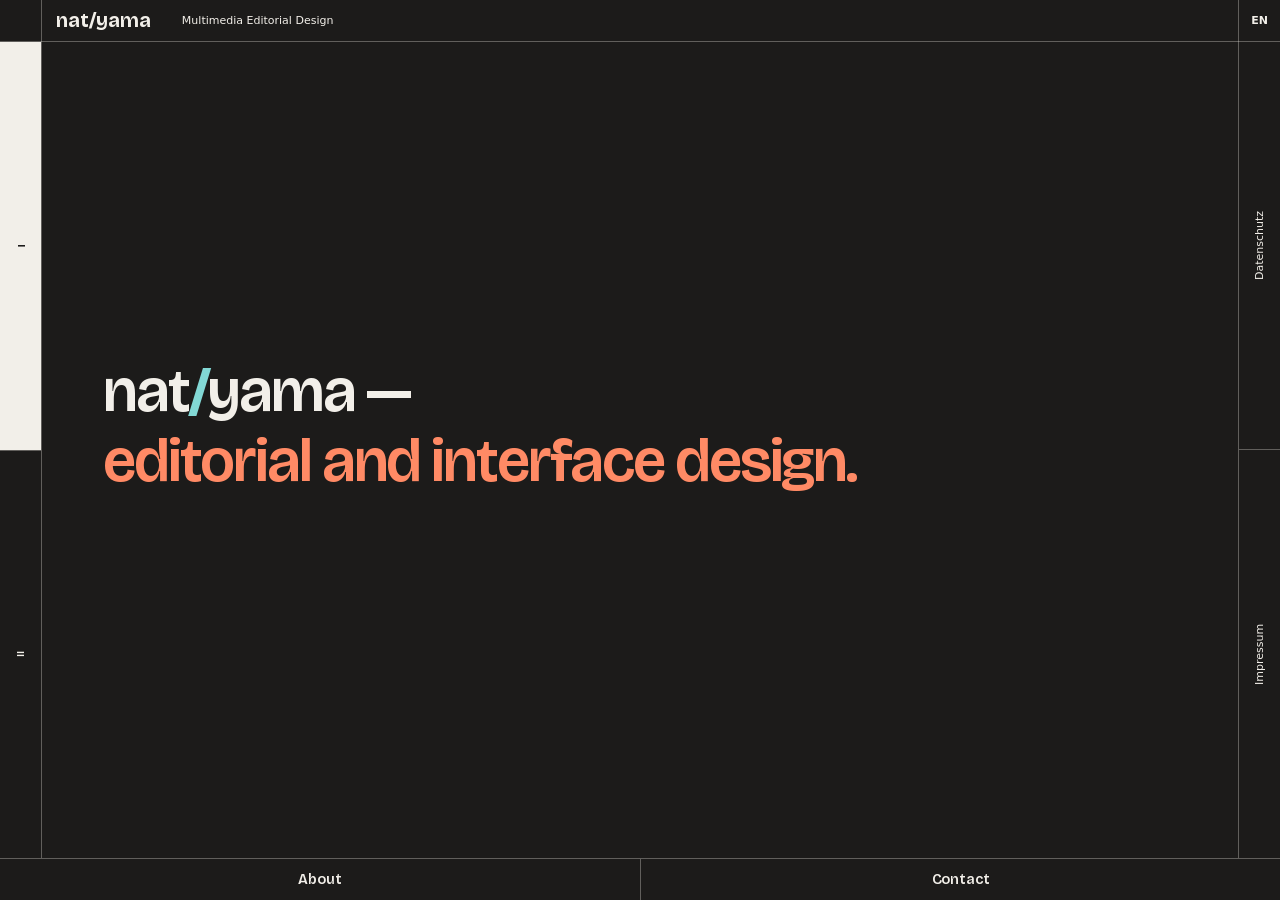
==== commit f3e89f7a: "nat/yama v2 — B line: screen-reader pass, who-this-is line under I, icons as an inverted rounded squ" ====
--- a/index.html
+++ b/index.html
@@ -26,14 +26,15 @@
 <meta property="og:image:height" content="630">
 <meta property="og:image:alt" content="nat/yama">
 <meta name="twitter:card" content="summary_large_image">
-<meta name="theme-color" content="#ffffff">
+<meta name="theme-color" content="#1c1b1a">
 <link rel="icon" href="/favicon.svg" type="image/svg+xml">
 <link rel="apple-touch-icon" href="/apple-touch-icon.png">
 <link rel="stylesheet" href="/tabbar.css">
 <script type="application/ld+json">{"@context":"https://schema.org","@graph":[{"@type":"Organization","@id":"https://natyama.com/#org","name":"nat/yama","alternateName":"natyama","url":"https://natyama.com/","email":"n@natyama.com","vatID":"DE365070941","description":"Editorial and interface design: digital products, print and graphics for spaces, often across languages and cultures.","address":{"@type":"PostalAddress","postalCode":"10713","addressLocality":"Berlin","addressCountry":"DE"},"founder":{"@id":"https://www.natsumi-sugiyama.com/#person"},"knowsAbout":["editorial design","interface design","UI design","information architecture","content strategy","multilingual design"]},{"@type":"Person","@id":"https://www.natsumi-sugiyama.com/#person","name":"Natsumi Sugiyama","alternateName":"杉山夏実","url":"https://www.natsumi-sugiyama.com/","worksFor":{"@id":"https://natyama.com/#org"}},{"@type":"WebSite","@id":"https://natyama.com/#website","url":"https://natyama.com/","name":"nat/yama","inLanguage":["en","de","ja"],"publisher":{"@id":"https://natyama.com/#org"}}]}</script>
-<style>:root{--u: min(100vw / 1512, 100vh / 982);--gu: max(100vw / 1512, 100vh / 982);--bar: round(calc(50 * var(--u)), 1px);--side: var(--bar);--hair: 1px;--ink: #080808;--line: #000;--mark: #5b5656;--paper: #ffffff;--navy: #2b2b2b;--accent: #3d5a8c;--mis: #ff7477;--g1: var(--paper);--g2: #2f4a78;--t2: #ffffff;--on2: #eeff00;--on2t: #fffafa;--on2b: #eeff00;--neon: #ff5f1f;--olive: #4d5b20;--pink: #ff7477;--peach: var(--paper);--khaki: #eeff00;--panel: #d9d9d9;--wall-bg: #fff;--wall-ink: #605f5f;--ease: cubic-bezier(.2, .8, .2, 1);--sans: Inter, "Inter Variable", "Helvetica Neue", Helvetica, Arial, "Hiragino Sans", sans-serif}:root[data-ground=field]{--mark: rgba(0, 41, 95, .54)}:root[data-ground=night]{--mark: rgba(255, 255, 255, .99)}:root[data-view=home][data-ground=day]{--ink: var(--t2);--line: var(--t2);--lang-bg: var(--g2)}:root[data-view=legal]{--ink: rgba(221, 221, 221, .98);--line: #fff}*{box-sizing:border-box;-webkit-tap-highlight-color:transparent}html,body{margin:0;height:100%;overflow:hidden;background:#fff;color:var(--ink);font-family:var(--sans)}a,button,input,textarea{color:inherit;text-decoration:none;font:inherit;background:none;border:0;padding:0}:root{--cur: url("data:image/svg+xml,%3Csvg xmlns='http://www.w3.org/2000/svg' width='30' height='30' viewBox='0 0 32 32'%3E%3Cpolygon points='5,3 27,13 13,27' fill='%23fff' stroke='%23fff' stroke-width='7' stroke-linejoin='round'/%3E%3Cpolygon points='5,3 27,13 13,27' fill='%232b2b2b' stroke='%232b2b2b' stroke-width='3.5' stroke-linejoin='round'/%3E%3C/svg%3E") 4 2, auto;--cur-link: url("data:image/svg+xml,%3Csvg xmlns='http://www.w3.org/2000/svg' width='30' height='30' viewBox='0 0 32 32'%3E%3Cpolygon points='5,3 27,13 13,27' fill='%23fff' stroke='%23fff' stroke-width='7' stroke-linejoin='round'/%3E%3Cpolygon points='5,3 27,13 13,27' fill='%232f4f6b' stroke='%232f4f6b' stroke-width='3.5' stroke-linejoin='round'/%3E%3C/svg%3E") 4 2, pointer}html{cursor:var(--cur)}a,button{cursor:var(--cur-link)}input,textarea{cursor:text}::selection{background:var(--pink);color:#2b2b2b}:focus-visible{outline:2px solid currentColor;outline-offset:3px}.grounds{position:fixed;inset:0;overflow:hidden}.ground{position:absolute;inset:0;opacity:0;transition:opacity .9s ease;overflow:hidden}:root[data-ground=paper] .ground.paper,:root[data-ground=field] .ground.field,:root[data-ground=night] .ground.night,:root[data-ground=day] .ground.day,:root[data-ground=reclus] .ground.day{opacity:1}.ground.paper{background:var(--peach)}.view.home{transition:opacity .6s ease,background-color .9s ease}:root[data-ground=paper] .view.home{background:var(--peach)}.ground.field img{position:absolute;left:50%;top:50%;width:calc(2350 * var(--gu));aspect-ratio:1;transform:translate(-50%,-50%) rotate(-86.5deg)}.ground.night .drawing{position:absolute;inset:0;width:100%;height:100%;object-fit:cover}.ground.field{background:#f7f2e8}.ground.field .riso{position:absolute;left:50%;top:50%;width:calc(2350 * var(--gu));aspect-ratio:1;transform:translate(-50%,-50%) rotate(-86.5deg)}.riso .ink{position:absolute;inset:0;width:100%;height:100%;mix-blend-mode:multiply;clip-path:inset(0 0 100% 0)}.riso.split+img{display:none}.ground.night .drawing{width:114%;left:-14%}:root[data-view=home][data-ground=night] .ground.night .drawing{animation:night-slide 30s linear both}@keyframes night-slide{to{transform:translate(12%)}}@media (prefers-reduced-motion: reduce){:root[data-ground=night] .ground.night .drawing{animation:none}}.ground.night .sky{position:absolute;left:calc(-72 * var(--gu));top:calc(-588 * var(--gu));width:calc(1713 * var(--gu));height:calc(1714 * var(--gu));overflow:hidden;transform:rotate(180deg)}.ground.night .sky img{position:absolute;left:-38.94%;top:-3.31%;width:184.56%;height:106.67%;max-width:none}.ground.night .birds{position:absolute;left:calc(-59 * var(--gu));top:0;width:calc(2173 * var(--gu));height:calc(1455 * var(--gu));object-fit:cover;mix-blend-mode:multiply}.ground.day{background:var(--wall-bg);transition:opacity .9s ease,background-color .4s ease}.tint{position:fixed;inset:0;opacity:0;transition:opacity .9s ease,background-color .9s ease;pointer-events:none}:root[data-view=info] .tint{opacity:1;background:var(--peach)}:root[data-view=legal] .tint{opacity:1;background:#303030}.view{position:fixed;inset:0;z-index:2;pointer-events:none;opacity:0;transition:opacity .6s ease}:root[data-view=home] .view.home,:root[data-view=info] .view.info,:root[data-view=legal] .view.legal{opacity:1;pointer-events:auto}.view>*{pointer-events:inherit}.mid{display:none}[data-i18n]{transition:opacity .25s ease}:root.swapping [data-i18n],.statement.swap{opacity:0}.statement{position:absolute;left:calc(85 * var(--u));top:calc(86 * var(--u));margin:0;font-size:calc(32 * var(--u));font-weight:400;line-height:normal;transition:opacity .3s ease}.index{position:absolute;left:var(--side);right:var(--side);top:var(--bar);bottom:var(--foot);overflow:hidden;--m: var(--u);--s: 1;transition:opacity .9s ease}:root:not([data-ground=paper]) .index{opacity:0;pointer-events:none}.index-list{margin:0;padding:0;list-style:none}.case{position:absolute;display:block;left:calc(var(--x) * var(--m));top:calc(var(--y) * var(--m));width:calc(var(--w) * var(--s) * var(--m));height:calc(var(--h) * var(--s) * var(--m));color:var(--peach)}.case svg{position:absolute;left:50%;top:50%;width:calc(var(--iw) * var(--s) * var(--m));height:calc(var(--ih) * var(--s) * var(--m));transform:translate(-50%,-50%) rotate(calc(var(--r) + var(--spin, 0deg)));mix-blend-mode:multiply;overflow:visible;transition:scale .4s cubic-bezier(.2,.8,.2,1)}.case:hover svg{scale:1.05}.case .lbl{position:absolute;z-index:1;left:50%;top:50%;transform:translate(-50%,-50%);font-size:calc(40 * var(--s) * var(--m));font-weight:700;line-height:normal;white-space:nowrap}.case-1{--x: 164;--y: 470;--w: 364.5;--h: 324.5;--iw: 364.5;--ih: 324.5;--r: 0deg;--lx: 99;--ly: 107}.case-2{--x: 582.12;--y: 30.29;--w: 439.92;--h: 451.53;--iw: 373.398;--ih: 357.154;--r: 104.64deg;--lx: 128.88;--ly: 186.71}.case-3{--x: 529;--y: 399;--w: 445.2;--h: 465.34;--iw: 364.5;--ih: 324.5;--r: 65.86deg;--lx: 135;--ly: 194}.index-head{position:absolute;left:calc(-24 * var(--m));bottom:calc(-72 * var(--m));font-size:calc(300 * var(--m));font-weight:700;line-height:normal;white-space:nowrap;color:#5b5656;mix-blend-mode:color-burn}.svc{--k: var(--u)}.svc-list{position:absolute;inset:0;margin:0;padding:0;list-style:none;display:grid;grid-template-columns:1fr 1fr;grid-template-rows:1fr 1fr;color:var(--navy)}.svc-list li{display:flex;flex-direction:column;justify-content:flex-end;padding:calc(40 * var(--k)) calc(48 * var(--k))}.svc-list li:nth-child(odd){border-right:var(--hair) solid var(--line)}.svc-list li:nth-child(-n+2){border-bottom:var(--hair) solid var(--line)}.svc-list h2{margin:0 0 .45em;font-size:calc(40 * var(--k));font-weight:700;line-height:1.1}.svc-list p{margin:0;max-width:32em;font-size:calc(18 * var(--k));line-height:1.55;color:var(--ink)}.ground.field{background:var(--g1)}.ground.day{background:var(--g2)}:root[data-view=home] .ground.field,:root[data-view=home] .ground.day{opacity:1;transition:transform 1s cubic-bezier(.65,0,.35,1)}.ground.day,.f-two{transform:translateY(100vh)}:root[data-ground=day] .ground.field,:root[data-ground=day] .f-one{transform:translateY(-100vh)}:root[data-ground=day] .ground.day,:root[data-ground=day] .f-two{transform:none}.f-one,.f-two{transition:transform 1s cubic-bezier(.65,0,.35,1)}@media (prefers-reduced-motion: reduce){.ground.field,.ground.day,.f-one,.f-two{transition:none!important}}.facade{position:fixed;left:var(--side);right:var(--side);top:var(--bar);bottom:var(--foot);z-index:1;display:flex;align-items:center;justify-content:center;padding:calc(64 * var(--u)) calc(72 * var(--u));overflow:hidden}:root:not([data-view=home]) .facade{visibility:hidden;transition:visibility 0s .9s}.lede{margin:0;max-width:calc(1100 * var(--u));text-align:left;text-wrap:balance;font-family:"Helvetica Neue",Helvetica,Arial,var(--sans);font-size:calc(72 * var(--u));font-weight:500;line-height:1.12;letter-spacing:-.01em;color:var(--navy);cursor:var(--cur)}.lede:lang(ja),.svc-grid p:lang(ja),.svc-grid h3:lang(ja){font-family:Hiragino Sans,Hiragino Kaku Gothic ProN,Yu Gothic,Noto Sans JP,sans-serif;letter-spacing:.02em}.lede:lang(ja){line-height:1.4}.lede .c,.svc-grid .c{display:inline-block;will-change:transform}.lede .nb,.svc-grid .nb{white-space:nowrap}.lede .em .c{color:var(--accent)}.lede.plain .em .c,.lede.plain .c.sl{color:inherit}.lede .c.pk,.lede .c.sl{color:var(--neon)}.svc-grid{grid-auto-rows:1fr;width:100%;max-width:calc(1240 * var(--u));margin:0;padding:0;list-style:none;display:grid;grid-template-columns:repeat(4,1fr);gap:calc(14 * var(--u));cursor:var(--cur)}.svc-grid li{border-radius:2px;display:flex;flex-direction:column;min-height:calc(300 * var(--u));padding:calc(24 * var(--u));border:2px solid var(--t2);background:transparent;color:var(--t2);opacity:0;transform:translateY(calc(70 * var(--u))) rotate(-3deg) scale(.94);transition:opacity .6s ease,transform .9s cubic-bezier(.34,1.4,.64,1)}.svc-grid li:nth-child(2){transform:translateY(calc(90 * var(--u))) rotate(2.5deg) scale(.94);transition-delay:.14s}.svc-grid li:nth-child(3){transform:translateY(calc(60 * var(--u))) rotate(-2deg) scale(.94);transition-delay:.28s}.svc-grid li:nth-child(4){transform:translateY(calc(100 * var(--u))) rotate(3.5deg) scale(.94);transition-delay:.42s}.svc-grid.in li{opacity:1;transform:none}.svc-grid.in.out li{opacity:0;transform:translateY(calc(-60 * var(--u))) rotate(2deg) scale(.96)}.svc-grid.in.out li:nth-child(2n){transform:translateY(calc(-80 * var(--u))) rotate(-2.5deg) scale(.96)}@media (prefers-reduced-motion: reduce){.svc-grid li,.svc-grid .ic,.svc-grid .badge{transition:none!important}}.svc-grid .ic{display:block;width:calc(56 * var(--u));height:calc(56 * var(--u));margin-bottom:calc(28 * var(--u));color:var(--on2);opacity:0;transform:scale(.6);transition:opacity .5s ease,transform .6s cubic-bezier(.34,1.56,.64,1)}.svc-grid .ic{transition-delay:.9s}.svc-grid li:nth-child(2) .ic{transition-delay:1.04s}.svc-grid li:nth-child(3) .ic{transition-delay:1.18s}.svc-grid li:nth-child(4) .ic{transition-delay:1.32s}.svc-grid.in .ic{opacity:1;transform:none}.svc-grid .ic svg{display:block;width:100%;height:100%}.svc-grid h3{margin:0;font-family:"Helvetica Neue",Helvetica,Arial,var(--sans);font-size:max(14px,calc(26 * var(--u)));font-weight:500;line-height:1.12;letter-spacing:-.01em;color:var(--t2)}.svc-grid p{margin:.8em 0 0;font-size:max(13px,calc(19 * var(--u)));line-height:1.45}.svc-grid .prep{border-style:dashed;border-color:var(--t2);background:transparent;color:var(--t2)}.svc-grid .prep h3{color:var(--t2)}.svc-grid .badge{color:var(--on2t);border-color:var(--on2b)!important;margin-top:auto;align-self:flex-start;padding:.15em .7em;border:2px solid currentColor;border-radius:999px;font-size:max(11px,calc(13 * var(--u)));opacity:0;transition:opacity .5s ease 1.5s}.svc-grid.in .badge{opacity:1}.wallbox{position:fixed;left:var(--side);right:var(--side);top:var(--bar);bottom:var(--foot);opacity:0;visibility:hidden;pointer-events:none!important;transition:opacity .9s ease,visibility 0s .9s}.wallbox canvas{display:block;width:100%;height:100%;transition:opacity .26s ease}.wall-sets{position:absolute;left:0;bottom:0;display:flex;height:round(calc(36 * var(--u)),1px);border-top:var(--hair) solid var(--line);border-right:var(--hair) solid var(--line);background:var(--wall-bg);pointer-events:auto;font-size:calc(13 * var(--u));font-weight:300;color:var(--wall-ink);transition:background-color .4s ease,color .4s ease}.wall-sets button{padding:0 calc(16 * var(--u));white-space:nowrap}.wall-sets button+button{border-left:var(--hair) solid var(--line)}.wall-sets button.on{font-weight:800}.wall-sets[hidden]{display:none}.wall-credit{position:absolute;right:0;bottom:0;margin:0;display:flex;align-items:center;height:round(calc(36 * var(--u)),1px);padding:0 calc(16 * var(--u));border-top:var(--hair) solid var(--line);border-left:var(--hair) solid var(--line);background:var(--wall-bg);color:var(--wall-ink);font-size:calc(13 * var(--u));font-weight:300;font-style:italic;pointer-events:auto;transition:background-color .4s ease,color .4s ease}.folio,.scene{display:none}:root[data-ground=reclus] .wallbox .folio{display:none!important}:root[data-ground=reclus] .wallbox .scene{display:block;position:absolute;inset:0;overflow:hidden;background:#fbfaf6;transition:background-color 1.6s ease;pointer-events:auto;cursor:default}.rs-stage{position:absolute;inset:0}.rs-b{position:absolute;display:block;transform-origin:left center;border:0 solid}.rs-b.is-line{border-width:max(2px,.35vmin)}.rs-b[data-k=map].is-line{border-style:dashed}.rs-b.is-turning{border-right-color:transparent!important;animation:rs-spin 2.4s linear infinite}@keyframes rs-spin{to{rotate:360deg}}.rs-b.is-flowing{background-image:repeating-linear-gradient(90deg,rgba(255,255,255,.4) 0 12px,transparent 12px 40px);animation:rs-flow 1.1s linear infinite}@keyframes rs-flow{to{background-position:40px 0}}.rs-b.is-layered{background-image:repeating-linear-gradient(180deg,#c9b48c 0 7px,#b39b6e 7px 12px,#ddcba4 12px 20px)}.rs-text{position:absolute;inset:0;z-index:10;display:flex;flex-direction:column;justify-content:center;padding:6% 8%;pointer-events:none;transition:opacity .8s ease .2s}.rs-p{font-family:var(--gothic);font-weight:500;line-height:1.85;letter-spacing:.04em;color:var(--navy);text-wrap:pretty}.rs-p .c{display:inline-block;will-change:transform}.rs-p .nb{white-space:nowrap}.rs-p p{margin:0 0 .8em}.rs-p p:last-child{margin-bottom:0}.rs-k{white-space:nowrap;color:var(--accent);transition:color .6s ease}.rs-k.on{font-weight:600;color:#2b2a29}.rs-k.on-dark{color:#fff}.rs-src{margin:1.6em 0 0;font-family:var(--gothic);font-size:clamp(10px,1.3vmin,13px);font-weight:300;color:#8a8580}.scene[data-phase=picture] .rs-text{opacity:0;transition-delay:0s}.rs-cap{position:absolute;left:0;right:0;top:0;z-index:11;margin:0;padding:2.4% 6% 0;font-family:var(--gothic);font-size:clamp(12px,2vmin,20px);font-weight:400;line-height:1.6;color:#2b2a29;opacity:0;transition:opacity .6s ease}.scene[data-phase=picture] .rs-cap{opacity:1}.wallbox.as-folio canvas,.wallbox.as-folio .wall-credit{display:none}.wallbox.as-folio{--serif: "Iowan Old Style", "Palatino Linotype", Palatino, Georgia, serif;--gothic: "Hiragino Sans", "Hiragino Kaku Gothic ProN", "Yu Gothic", "Noto Sans JP", sans-serif;--fs: calc(16 * var(--u));--fj: calc(17 * var(--u));--f-s: calc(12 * var(--u));--pad-x: calc(72 * var(--u));--pad-y: calc(56 * var(--u));background:#fff}.wallbox.as-folio .folio{display:block;position:absolute;inset:0;overflow:hidden;color:#2b2a29;cursor:default}.folio .sheet{position:absolute;inset:0;z-index:1;display:flex;flex-direction:column;padding:var(--pad-y) var(--pad-x) calc(var(--pad-y) * .7)}.folio .rh{display:none}.folio .body{flex:1;min-height:0;overflow:hidden;column-fill:balance;column-gap:calc(var(--pad-x) * .75)}.folio .sheet[data-g=en] .body{font-family:Helvetica Neue,Helvetica,Arial,sans-serif;font-weight:500;line-height:1.12;letter-spacing:-.01em;color:var(--navy)}.folio .sheet[data-g=en] .e-it,.folio .sheet[data-g=en] .c.sign{color:var(--accent)}.folio .sheet[data-g=ja] .body{font-family:var(--gothic);font-weight:300;line-height:1.6;letter-spacing:.02em}.folio .wash{position:absolute;inset:0;background:#eef3e6;clip-path:circle(0% at 0 0);transition:clip-path 4s cubic-bezier(.4,0,.2,1);pointer-events:none}.folio.colored .wash{clip-path:circle(150% at 0 0)}.folio .sheet[data-g=ja] .body{color:#9a9a9a}.folio.colored .sheet[data-g=ja] .c{color:#2f3a2a}.folio.colored .sheet[data-g=ja] .sh .c,.folio.colored .sheet[data-g=ja] .ti .c,.folio.colored .sheet[data-g=ja] .sn{color:var(--olive)}.folio .pw{white-space:nowrap}.folio .pw.is-icon{display:inline-block;text-align:center}.folio .ic{color:var(--olive)!important}.folio .ic svg{width:1.2em;height:1.2em;vertical-align:-.22em;display:inline-block}.folio .w{white-space:nowrap}.folio .c{display:inline-block;will-change:transform}.folio .c.sign{color:var(--navy)}.home .statement{position:absolute!important;width:1px!important;height:1px!important;margin:0;padding:0;overflow:hidden;clip-path:inset(50%);white-space:nowrap}:root[data-ground=day] .wallbox,:root[data-ground=reclus] .wallbox{opacity:1;visibility:visible;transition:opacity .9s ease}.info{--loc: calc(637 * var(--u));--cut-top: calc(210 * var(--u));--cut-person: calc(110 * var(--u))}.info .sheet{position:absolute;left:0;right:0;top:0;height:100%;transition:transform 1s cubic-bezier(.65,0,.35,1)}.pane{position:absolute;left:0;right:0;overflow:hidden}.p-contact{top:0;height:100%;background:var(--pink)}.p-location{top:100%;height:var(--loc);background:var(--peach)}.p-person{top:calc(100% + var(--loc));height:100%;background:var(--khaki)}:root[data-stage=location] .info .sheet{transform:translateY(calc(-100% + var(--cut-top)))}:root[data-stage=person] .info .sheet{transform:translateY(calc(-100% - var(--loc) + var(--cut-person)))}.p-person{top:0}.p-location{display:none}.p-contact{top:100%}:root[data-stage=person] .info .sheet{transform:none}:root[data-stage=contact] .info .sheet{transform:translateY(-100%)}.card{position:absolute;left:calc(50% - 446.5 * var(--u));top:calc(184 * var(--u));width:calc(893 * var(--u));height:calc(585 * var(--u));background:#ffffff8c;overflow:hidden;display:grid;grid-template-columns:1fr 1fr;grid-template-rows:1fr auto;gap:calc(16 * var(--u)) calc(28 * var(--u));padding:calc(28 * var(--u)) calc(36 * var(--u))}.card h2{grid-column:1 / -1;margin:0;font-size:calc(28 * var(--u));font-weight:400;color:var(--navy)}.card label{display:flex;flex-direction:column;gap:calc(6 * var(--u));font-size:calc(13 * var(--u));font-weight:300}.card .fields{display:flex;flex-direction:column;gap:calc(16 * var(--u))}.card input{border-bottom:var(--hair) solid var(--navy);padding:calc(6 * var(--u)) 0;font-size:calc(20 * var(--u));outline:0}.card textarea{flex:1;resize:none;border:var(--hair) solid var(--navy);padding:calc(10 * var(--u));font-size:calc(17 * var(--u));outline:0}.card .msg{min-height:0}.card .send{grid-column:1 / -1;display:flex;justify-content:space-between;align-items:center;font-size:calc(12 * var(--u));font-weight:300}.card .send button{height:calc(44 * var(--u));padding:0 calc(30 * var(--u));background:var(--navy);color:var(--paper);font-size:calc(18 * var(--u));font-weight:700}.svc-cards{position:absolute;left:calc(329 * var(--u));top:calc(188 * var(--u));width:calc(420 * var(--u));margin:0;padding:0;list-style:none;display:grid;grid-template-columns:1fr 1fr;gap:calc(10 * var(--u));--k: var(--u)}.svc-cards li{padding:calc(14 * var(--k)) calc(16 * var(--k));background:#ffffff8c}.svc-cards h3{margin:0;font-size:max(12px,calc(15 * var(--k)));font-weight:700;line-height:1.25;color:var(--navy)}.svc-cards p{margin:.5em 0 0;font-size:max(11px,calc(12.5 * var(--k)));line-height:1.4}.swallow{position:absolute;left:calc(329 * var(--u));top:calc(188 * var(--u));width:calc(400 * var(--u));height:calc(303 * var(--u));background:var(--peach);overflow:hidden}.swallow.sq{left:calc(360 * var(--u));top:calc(206 * var(--u));width:calc(381 * var(--u));height:calc(384 * var(--u))}.swallow img{width:100%;height:100%;object-fit:cover;mix-blend-mode:multiply;display:block}.info .blk{left:calc(50% - 330 * var(--u));width:calc(660 * var(--u));text-align:center;align-items:center}.info .loc-blk{top:calc(170 * var(--u));height:auto}.info .per-blk{top:calc(200 * var(--u));height:auto}.info .per-blk a{margin-top:1.6em;align-self:center}.info .loc-blk .about,.info .per-blk .bio{margin-left:auto;margin-right:auto}.blk{position:absolute;left:calc(801 * var(--u));width:calc(620 * var(--u));color:var(--ink)}.blk h2{margin:0;font-size:calc(40 * var(--u));font-weight:700;line-height:normal}.loc-blk{top:calc(159 * var(--u));height:calc(332 * var(--u));display:flex;flex-direction:column}.loc-blk .line{margin:calc(24 * var(--u)) 0 0;font-size:calc(24 * var(--u));line-height:1.4}.loc-blk .note{margin:auto 0 0;font-size:calc(15 * var(--u))}.loc-blk .about,.per-blk .bio{margin:calc(18 * var(--u)) 0 0;max-width:30em;font-size:calc(17 * var(--u));line-height:1.45}.loc-blk .about a{text-decoration:underline;text-underline-offset:3px}.per-blk{top:calc(206 * var(--u));height:calc(384 * var(--u));display:flex;flex-direction:column}.per-blk h2{font-weight:700}.per-blk .bio{font-size:calc(24 * var(--u));line-height:1.5;max-width:none}.per-blk a{margin-top:auto;font-size:calc(15 * var(--u));align-self:flex-start}.per-blk a{color:#0808088c;border-bottom:1px solid rgba(8,8,8,.18);transition:color .2s ease,border-color .2s ease}.per-blk a:hover,.per-blk a:focus-visible{color:var(--ink);border-color:currentColor}.ext-card{position:fixed;z-index:60;width:260px;display:grid;gap:4px;padding:8px 8px 10px;background:#fff;color:#161616;font-family:var(--sans);text-decoration:none;border-radius:8px;box-shadow:0 0 0 1px #0000000f,0 14px 30px -12px #00000047;opacity:0;transform:translateY(4px);transition:opacity .18s,transform .18s}.ext-card[hidden]{display:none}.ext-card.on{opacity:1;transform:none}.ext-card img{width:100%;aspect-ratio:16 / 10;object-fit:cover;border-radius:4px;margin-bottom:4px;background:#f3f3f3}.ext-card .sc-name{font-weight:700;font-size:13px;padding:0 2px}.ext-card .sc-sub{font-size:12px;color:#787878;padding:0 2px;line-height:1.4}.ext-card .sc-go{font-size:11.5px;color:#787878;padding:2px 2px 0}.ext-card:hover .sc-go{color:#161616}.legal .cols{position:absolute;left:calc(134 * var(--u));top:calc(93 * var(--u));width:calc(1300 * var(--u));bottom:calc(80 * var(--u));display:grid;grid-template-columns:calc(644 * var(--u)) calc(644 * var(--u));column-gap:calc(12 * var(--u))}.legal .col{overflow-y:auto;scrollbar-width:none;font-size:calc(15 * var(--u));line-height:1.45;padding-right:calc(30 * var(--u))}.legal h2{font-size:1em;font-weight:700;margin:0 0 1em;color:var(--pink)}.legal h3{font-size:1em;font-weight:700;margin:1.4em 0 .2em}.legal p{margin:0 0 .8em}.legal a{text-decoration:underline;text-underline-offset:3px}.legal .todo{color:#ff8fc4}.legal .shut{position:absolute;right:calc(var(--side) + 16 * var(--u));top:calc(var(--bar) + 16 * var(--u));width:calc(40 * var(--u));height:calc(40 * var(--u));padding:0;border:var(--hair) solid currentColor;border-radius:50%;background:none;color:inherit;font:inherit;font-size:calc(22 * var(--u));line-height:1;cursor:var(--cur-link)}.legal .shut:hover{background:#fff;color:#303030}.legal .cols{cursor:var(--cur)}.view.legal{cursor:var(--cur-link)}.frame{position:fixed;inset:0;pointer-events:none;z-index:4;color:var(--ink)}.frame>*{position:fixed;pointer-events:auto;transition:border-color .9s,background-color .6s,color .6s}.top{left:0;right:0;top:0;height:var(--bar);border-bottom:var(--hair) solid var(--line);z-index:2;display:flex;align-items:center;padding-left:calc(var(--side) + 17 * var(--u))}.top .id{font-weight:700;font-size:calc(24 * var(--u))}.top .hcase{position:absolute;right:var(--side);top:0;height:100%;display:flex;align-items:center;padding:0 calc(24 * var(--u));border-left:var(--hair) solid var(--line);border-right:var(--hair) solid var(--line);font-size:calc(15 * var(--u));font-weight:700;transition:background-color .3s ease,color .3s ease}.top .hcase:hover{background:#3b4d821f}:root[data-view=home][data-ground=paper]{--lang-bg: var(--navy)}:root[data-view=home][data-ground=paper] .top{background:var(--navy);color:var(--paper)}:root[data-view=home][data-ground=paper] .top .hcase{background:var(--paper);color:var(--navy)}:root[data-view=home][data-ground=paper] .top .langs button:not(.on){color:#ffe8e899}:root[data-view=home][data-ground=paper] .top .langs button.on,:root[data-view=home][data-ground=paper] .top .langs button:hover{color:var(--paper)}.top .tag{margin-left:calc(36 * var(--u));font-size:calc(15 * var(--u));font-weight:400;min-width:0;overflow:hidden;text-overflow:ellipsis;white-space:nowrap;margin-right:calc(var(--side) + 12 * var(--u))}.rail{top:0;bottom:var(--foot);width:var(--side);padding-top:var(--bar);display:flex;align-items:center;justify-content:center}.rail.left{left:0;border-right:var(--hair) solid var(--line)}.rail.right{right:0;border-left:var(--hair) solid var(--line)}.rail .v{display:flex;gap:calc(70 * var(--u));font-size:calc(15 * var(--u));font-weight:300;white-space:nowrap;writing-mode:vertical-rl}.rail.left{align-items:stretch;padding-top:var(--bar)}.rail.left .v{gap:0;width:100%;font-weight:400}.rail.left a{flex:1;display:flex;align-items:center;justify-content:center}.rail.left a+a{border-top:var(--hair) solid var(--line)}.rail.left a{color:var(--ink);transition:color .2s ease,background-color .3s ease}.rail.left a:hover{color:var(--navy)}.rail.left a.on{font-weight:800}:root:not([data-view=home]) .rail.left a.on{font-weight:400}:root[data-view=home]:not([data-ground=paper]) .rail.left a.on{color:var(--paper);background:var(--navy)}:root[data-view=home][data-ground=day] .rail.left a.on{color:var(--navy);background:#fff}.rail.left a[aria-disabled=true]{color:#b9b9b9;pointer-events:none;cursor:default}.rail.right .v{transform:rotate(180deg);gap:calc(80 * var(--u))}:root[data-view=legal] .top{color:#fff}:root[data-view=legal] .rail.right{background:#ffffff80;color:#fff}:root[data-view=legal] .rail.right a.on{font-weight:700}.bottom{left:0;right:0;bottom:0;height:var(--bar);border-top:var(--hair) solid var(--line);display:grid;grid-template-columns:repeat(2,1fr)}.bottom>*{display:flex;align-items:center;justify-content:center;transition:background-color .5s,color .5s,border-color .9s}.bottom>*+*{border-left:var(--hair) solid var(--line)}.bottom .contact,.bottom .loc,.bottom .person{font-weight:500;font-size:calc(20 * var(--u))}:root[data-stage=contact] .bottom .contact{background:var(--navy);color:var(--paper)}:root[data-stage=location] .bottom .loc{background:var(--olive);color:#fff}:root[data-stage=person] .bottom .person{background:var(--navy);color:#fff}.langs{display:flex;align-items:center;gap:.15em;font-size:calc(15 * var(--u));font-weight:400}.top .langs{position:absolute;right:0;top:0;width:var(--side);flex-direction:column;gap:0;z-index:5}.top .langs button{width:100%;height:var(--bar);padding:0;color:#9a9a9a;background:var(--lang-bg, #fff);order:1;transition:color .2s ease}.top .langs button.on{order:0;color:var(--ink);font-weight:800;background:transparent}.top .langs button:not(.on){display:none;border-top:var(--hair) solid var(--line)}.top .langs:hover button:not(.on),.top .langs.open button:not(.on),.top .langs:focus-within button:not(.on){display:block}.top .langs button:hover{color:var(--ink)}:root[data-view=info]{--lang-bg: var(--peach)}:root[data-view=legal]{--lang-bg: #303030}:root[data-view=legal] .top .langs button{color:#ffffff8c}:root[data-view=legal] .top .langs button.on,:root[data-view=legal] .top .langs button:hover{color:#fff}@media (min-width: 701px) and (max-width: 1100px) and (orientation: portrait){:root{--t: min(100vw / 834, 100vh / 1194);--bar: round(calc(50 * var(--t)), 1px);--side: round(calc(30 * var(--t)), 1px)}.top{padding-left:calc(var(--side) + 17 * var(--t))}.top .id{font-size:calc(24 * var(--t))}.top .tag{margin-left:calc(28 * var(--t));font-size:calc(14 * var(--t))}.top .hcase{font-size:calc(14 * var(--t));padding:0 calc(18 * var(--t))}.langs{font-size:calc(15 * var(--t))}.top .langs{right:0}.top .langs button{font-size:calc(12 * var(--t))}.rail.left .v{font-size:calc(13 * var(--t))}.rail.right .v{font-size:calc(10 * var(--t));gap:calc(160 * var(--t))}.bottom .contact,.bottom .loc,.bottom .person{font-size:calc(20 * var(--t))}.svc{--k: var(--t)}.svc-list{grid-template-columns:1fr;grid-template-rows:repeat(4,1fr)}.svc-list li:nth-child(odd){border-right:0}.svc-list li:nth-child(-n+3){border-bottom:var(--hair) solid var(--line)}.svc-list h2{font-size:calc(30 * var(--t))}.svc-list p{font-size:calc(16 * var(--t))}.statement{left:calc(85 * var(--t));top:calc(86 * var(--t));font-size:calc(32 * var(--t))}.index{--m: var(--t);--s: .9}.case-1{--x: 20;--y: 430}.case-2{--x: 320;--y: 50}.case-3{--x: 320;--y: 590}.index-head{left:calc(-10 * var(--t));bottom:calc(-40 * var(--t));font-size:calc(170 * var(--t))}.wall-sets,.wall-credit{height:round(calc(40 * var(--t)),1px);font-size:calc(13 * var(--t))}.wallbox.as-folio{--fs: calc(16 * var(--t));--fj: calc(17 * var(--t));--f-s: calc(12 * var(--t));--pad-x: calc(56 * var(--t));--pad-y: calc(48 * var(--t))}.wall-sets button{padding:0 calc(14 * var(--t))}.info{--loc: calc(730 * var(--t));--cut-top: calc(290 * var(--t));--cut-person: calc(170 * var(--t))}.card{left:calc(50% - 357 * var(--t));top:calc(130 * var(--t));width:calc(714 * var(--t));height:calc(760 * var(--t));grid-template-columns:1fr;grid-template-rows:auto 1fr auto;padding:calc(28 * var(--t));gap:calc(16 * var(--t))}.card h2{font-size:calc(28 * var(--t))}.card label{font-size:calc(13 * var(--t))}.card input{font-size:calc(20 * var(--t))}.card textarea{font-size:calc(17 * var(--t))}.card .send{font-size:calc(12 * var(--t))}.card .send button{height:calc(48 * var(--t));font-size:calc(18 * var(--t))}.info .blk{left:calc(60 * var(--t));width:calc(714 * var(--t))}.info .loc-blk,.info .per-blk{top:calc(160 * var(--t))}.facade{padding:calc(48 * var(--t)) calc(40 * var(--t))}.lede{font-size:calc(58 * var(--t))}.svc-grid{grid-template-columns:repeat(2,1fr);gap:calc(12 * var(--t))}.svc-grid li{min-height:calc(230 * var(--t));padding:calc(20 * var(--t))}.svc-grid .ic{width:calc(44 * var(--t));height:calc(44 * var(--t));margin-bottom:calc(18 * var(--t))}.svc-grid h3{font-size:calc(24 * var(--t))}.svc-grid p{font-size:calc(18 * var(--t))}.svc-cards{left:calc(60 * var(--t));top:calc(40 * var(--t));width:calc(714 * var(--t));--k: var(--t)}.swallow{left:calc(60 * var(--t));top:calc(30 * var(--t));width:calc(714 * var(--t));height:calc(300 * var(--t))}.swallow.sq{left:calc(60 * var(--t));top:calc(60 * var(--t));width:calc(400 * var(--t));height:calc(400 * var(--t))}.blk{left:calc(60 * var(--t));width:calc(714 * var(--t))}.blk h2{font-size:calc(36 * var(--t))}.loc-blk{top:calc(360 * var(--t));height:calc(180 * var(--t))}.loc-blk .line{font-size:calc(22 * var(--t));margin-top:calc(18 * var(--t))}.loc-blk .note{font-size:calc(15 * var(--t))}.loc-blk .about,.per-blk .bio{font-size:calc(16 * var(--t));margin-top:calc(14 * var(--t))}.loc-blk{height:calc(220 * var(--t));top:calc(340 * var(--t))}.per-blk{top:calc(500 * var(--t));height:calc(300 * var(--t))}.per-blk .bio{font-size:calc(22 * var(--t))}.per-blk a{font-size:calc(14 * var(--t))}.legal .cols{left:calc(70 * var(--t));top:calc(90 * var(--t));width:calc(694 * var(--t));bottom:calc(80 * var(--t));grid-template-columns:1fr;row-gap:calc(40 * var(--t));overflow-y:auto;scrollbar-width:none}.legal .col{overflow:visible;font-size:calc(17 * var(--t))}}.mfoot{display:none}@media (max-width: 700px),(max-height: 500px) and (orientation: landscape){:root{--p: min(100vw / 393, 100vh / 852);--bar: round(calc(44 * var(--p)), 1px);--side: round(calc(12 * var(--p)), 1px)}html,body{overscroll-behavior:none}.top{padding-left:calc(var(--side) + 12 * var(--p))}.top .id{font-size:calc(19 * var(--p))}.top .tag{margin-left:calc(12 * var(--p));font-size:calc(11 * var(--p));margin-right:calc(96 * var(--p))}.top .hcase{font-size:calc(13 * var(--p));padding:0 calc(14 * var(--p))}.langs{font-size:calc(13 * var(--p))}.top .langs{right:var(--side)}.top .langs button.on{width:auto;padding:0 calc(10 * var(--p))}.rail.left .v{font-size:calc(12 * var(--p))}.rail.right .v{font-size:calc(9 * var(--p));gap:calc(90 * var(--p))}.bottom{display:block}.bottom>*{position:absolute;top:0;height:100%;border:0!important;justify-content:flex-start;background:none!important;color:var(--ink)!important}.bottom .contact{left:calc(var(--side) + 14 * var(--p));font-size:calc(16 * var(--p))}.bottom .loc{left:calc(150 * var(--p));font-size:calc(14 * var(--p))}.bottom .person{left:calc(240 * var(--p));font-size:calc(14 * var(--p))}:root[data-stage=contact] .bottom .contact,:root[data-stage=location] .bottom .loc,:root[data-stage=person] .bottom .person{text-decoration:underline;text-underline-offset:calc(5 * var(--p));text-decoration-thickness:2px}.svc{--k: var(--p)}.svc-list{grid-template-columns:1fr;grid-template-rows:repeat(4,1fr)}.svc-list li:nth-child(odd){border-right:0}.svc-list li:nth-child(-n+3){border-bottom:var(--hair) solid var(--line)}.svc-list li{padding:calc(14 * var(--p)) calc(16 * var(--p))}.svc-list h2{font-size:calc(20 * var(--p))}.svc-list p{font-size:calc(13 * var(--p))}.statement{left:calc(var(--side) + 16 * var(--p));top:calc(66 * var(--p));font-size:calc(22 * var(--p))}.index{--m: var(--p);--s: .6}.case-1{--x: -6;--y: 250}.case-2{--x: 110;--y: 16}.case-3{--x: 100;--y: 440}.index-head{left:calc(-6 * var(--p));bottom:calc(-16 * var(--p));font-size:calc(86 * var(--p))}.wall-sets,.wall-credit{height:round(calc(30 * var(--p)),1px);font-size:calc(10 * var(--p))}.wall-credit{padding:0 calc(10 * var(--p))}.wallbox.as-folio{--fs: calc(14.5 * var(--p));--fj: calc(14 * var(--p));--f-s: calc(10 * var(--p));--pad-x: calc(24 * var(--p));--pad-y: calc(28 * var(--p))}.info{--loc: calc(590 * var(--p));--cut-top: calc(150 * var(--p));--cut-person: calc(100 * var(--p))}.card{left:calc(var(--side) + 12 * var(--p));right:calc(var(--side) + 12 * var(--p));width:auto;top:calc(70 * var(--p));height:calc(560 * var(--p));grid-template-columns:1fr;grid-template-rows:auto 1fr auto;padding:calc(16 * var(--p));gap:calc(12 * var(--p))}.card h2{font-size:calc(20 * var(--p))}.card label{font-size:calc(11 * var(--p))}.card input{font-size:max(16px,calc(16 * var(--p)))}.card textarea{font-size:max(16px,calc(15 * var(--p)))}.card .send{flex-direction:column-reverse;align-items:stretch;gap:calc(8 * var(--p));font-size:calc(10 * var(--p))}.card .send button{height:calc(40 * var(--p));font-size:calc(15 * var(--p))}.info .blk{left:calc(var(--side) + 12 * var(--p));width:calc(321 * var(--p))}.info .loc-blk,.info .per-blk{top:calc(110 * var(--p))}.facade{padding:calc(20 * var(--p)) calc(14 * var(--p))}.lede{font-size:calc(36 * var(--p))}.svc-grid{grid-template-columns:repeat(2,1fr);gap:calc(8 * var(--p))}.svc-grid li{min-height:calc(230 * var(--p));padding:calc(12 * var(--p))}.svc-grid .ic{width:calc(32 * var(--p));height:calc(32 * var(--p));margin-bottom:calc(12 * var(--p))}.svc-grid h3{font-size:calc(17 * var(--p))}.svc-grid p{font-size:calc(13.5 * var(--p))}.svc-cards{left:calc(var(--side) + 12 * var(--p));top:calc(22 * var(--p));width:calc(321 * var(--p));gap:calc(6 * var(--p));--k: calc(var(--p) * .85)}.svc-cards li{padding:calc(9 * var(--p)) calc(10 * var(--p))}.swallow{left:calc(var(--side) + 12 * var(--p));top:calc(30 * var(--p));width:calc(321 * var(--p));height:calc(220 * var(--p))}.swallow.sq{left:calc(var(--side) + 12 * var(--p));top:calc(40 * var(--p));width:calc(321 * var(--p));height:calc(321 * var(--p))}.blk{left:calc(var(--side) + 12 * var(--p));width:calc(321 * var(--p))}.blk h2{font-size:calc(26 * var(--p))}.loc-blk{top:calc(266 * var(--p));height:calc(214 * var(--p))}.loc-blk .line{font-size:calc(16 * var(--p));margin-top:calc(12 * var(--p))}.loc-blk .note{font-size:calc(12 * var(--p))}.loc-blk .about,.per-blk .bio{font-size:calc(13.5 * var(--p));margin-top:calc(10 * var(--p))}.per-blk{top:calc(380 * var(--p));height:calc(280 * var(--p))}.per-blk .bio{font-size:calc(16 * var(--p))}.per-blk a{font-size:calc(12 * var(--p))}.legal .cols{left:calc(var(--side) + 12 * var(--p));right:calc(var(--side) + 12 * var(--p));width:auto;top:calc(64 * var(--p));bottom:calc(60 * var(--p));grid-template-columns:1fr;row-gap:calc(30 * var(--p));overflow-y:auto;scrollbar-width:none}.legal .col{overflow:visible;font-size:calc(14 * var(--p));padding-right:0}.legal .shut{right:calc(var(--side) + 10 * var(--p));top:calc(var(--bar) + 10 * var(--p));width:calc(36 * var(--p));height:calc(36 * var(--p));font-size:calc(20 * var(--p));background:#303030;z-index:1}}:root[data-scheme="1"]{--g2: #111111;--on2: #39ff14;--on2t: #39ff14;--on2b: #39ff14;--neon: #ff5f1f;--pink: #44d62c;--khaki: #dcdcd4;--accent: #007a42;--mis: #44d62c}:root[data-scheme="2"]{--g2: #ff8a65;--t2: #2b2b2b;--on2: #ffffff;--on2t: #003f5c;--on2b: #003f5c;--neon: #00b8ff;--mark: #7a2e1c;--pink: #82d8d5;--khaki: #ffb511;--accent: #ee582b;--mis: #82d8d5}:root[data-scheme="2"] .svc-grid li:not(.prep){background:#fff;border-color:#fff;color:#2b2b2b}:root[data-scheme="2"] .svc-grid li:not(.prep) .ic{color:#ff8a65}:root[data-scheme="2"] .svc-grid .prep{border-color:#fff}:root[data-scheme="2"] .svc-grid .prep .ic{color:#fff}:root[data-scheme="2"] .svc-grid .badge{color:#fff;border-color:#fff!important}.ground.field,.ground.day,.p-contact,.p-person,.tabbar{transition:background-color 1.2s ease,transform 1s cubic-bezier(.65,0,.35,1)}:root{--fs-xl: calc(72 * var(--u));--fs-l: calc(40 * var(--u));--fs-m: max(16px, calc(24 * var(--u)));--fs-s: max(13px, calc(17 * var(--u)));--fs-xs: max(11px, calc(13 * var(--u)))}@media (min-width: 701px) and (max-width: 1100px) and (orientation: portrait){:root{--fs-xl: calc(58 * var(--t));--fs-l: calc(36 * var(--t));--fs-m: max(16px, calc(22 * var(--t)));--fs-s: max(13px, calc(16 * var(--t)));--fs-xs: max(11px, calc(13 * var(--t)))}}@media (max-width: 700px),(max-height: 500px) and (orientation: landscape){:root{--fs-xl: calc(34 * var(--p));--fs-l: calc(26 * var(--p));--fs-m: max(16px, calc(17 * var(--p)));--fs-s: max(13px, calc(13.5 * var(--p)));--fs-xs: max(11px, calc(11 * var(--p)))}}.lede{font-size:var(--fs-xl)}.lede.short{font-size:calc(var(--fs-xl) * 1.5)}.lede-wrap{width:max-content;max-width:100%}.lede-wrap .lede{max-width:none;white-space:nowrap;font-size:min(var(--fs-xl),5.1vw)}.per-blk .bio .mark{color:var(--mark, var(--accent))}.per-blk .where{margin:.9em 0 0}:root .per-blk .where{font-size:var(--fs-s);margin-top:1.6em}.per-blk .where:empty{display:none}@media (max-width: 700px),(max-height: 500px) and (orientation: landscape){.dot-field{display:none}}.dot-field{position:absolute;inset:0;width:100%;height:100%;pointer-events:none;overflow:visible}.dot-field .dt-grid{fill:#2b2b2b}.dot-field .dt-mover{fill:var(--pink);transition:transform .5s cubic-bezier(.3,1.3,.5,1)}.dot-field .dt-blob{transform-box:fill-box;transform-origin:center}.dot-field .dt-mover.flee{transition-duration:.13s;transition-timing-function:linear}.dot-field .dt-mover.flee .dt-blob{animation:dt-puff .32s ease-out}@keyframes dt-puff{30%{transform:scale(.7,1.25)}70%{transform:scale(1.15,.9)}}@media (prefers-reduced-motion: reduce){.dot-field .dt-mover{transition:none}.dot-field .dt-blob{animation:none!important}}.lede:lang(ja){word-break:keep-all;line-break:strict;font-size:min(var(--fs-xl),5.6vw)}.lede-sub{margin:.9em 0 0;font-size:var(--fs-m);font-weight:var(--fw-text, 400);line-height:1.45;color:var(--navy);word-break:keep-all;opacity:0;transition:opacity 1.2s ease}.lede-sub:empty{display:none}.lede-sub{width:0;min-width:100%}.lede.landed+.lede-sub{opacity:1}@media (max-width: 700px),(max-height: 500px) and (orientation: landscape){.lede-wrap,.lede{max-width:none}.lede-wrap{width:auto}.lede-wrap .lede,.lede-wrap .lede:lang(ja){white-space:normal;font-size:9vw}}.blk h2{font-size:var(--fs-l)}.top .id,.svc-grid h3,.svc-grid p,.per-blk .bio,.per-blk .where,.loc-blk .line,.card h2{font-size:var(--fs-m)}.svc-grid h3{font-weight:700;line-height:1.15;min-height:2.3em;white-space:nowrap}.svc-grid p{margin-top:.7em;line-height:1.4;text-wrap:pretty;hyphens:manual}.svc-grid p:lang(ja),.svc-grid h3:lang(ja){word-break:keep-all;overflow-wrap:anywhere;line-break:strict}.svc-grid .ic{flex:none}@media (max-width: 700px),(max-height: 500px) and (orientation: landscape){.svc-grid h3{white-space:normal;min-height:3.45em}}.loc-blk .about,.card input,.card textarea,.card .send button,.legal .col,.bottom .contact,.bottom .loc,.bottom .person{font-size:var(--fs-s)}.top .tag,.top .hcase,.rail.left .v,.rail.right .v,.langs,.top .langs button,.per-blk a,.svc-grid .badge,.card label,.card .send,.legal .shut{font-size:var(--fs-xs)}:root{--stroke: 2px;--fw-text: 400;--fw-display: 500;--fw-title: 700;--lh-tight: 1.15;--lh-text: 1.45}.lede{font-weight:var(--fw-display);line-height:var(--lh-tight)}.lede:lang(ja){line-height:1.35}.svc-grid h3,.blk h2,.top .id,.card h2,.card .send button,.rail.left a.on,.top .langs button.on{font-weight:var(--fw-title);line-height:var(--lh-tight)}.bottom .contact,.bottom .loc,.bottom .person,.top .tag,.rail .v,.rail.left .v,.card label,.card .send,.per-blk a{font-weight:var(--fw-text)}.svc-grid p,.loc-blk .about,.per-blk .bio,.loc-blk .line,.legal .col,.card .send{line-height:var(--lh-text)}.card h2{color:inherit}.svc-grid li,.svc-grid .badge,.legal .shut{border-width:var(--stroke)}.card input{border-bottom-width:var(--stroke)}.card textarea{border-width:var(--stroke)}.svc-grid .ic svg *{vector-effect:non-scaling-stroke;stroke-width:var(--stroke)}.ext-card .sc-name{font-size:var(--fs-xs);font-weight:var(--fw-title)}.home .statement{font-size:var(--fs-m)}.info .per-blk{top:calc((var(--bar) + 100% - var(--foot)) / 2);transform:translateY(-50%)}.info .per-blk{left:50%;width:min(var(--blk-w, calc(660 * var(--u))),calc(100% - 2 * var(--side) - 128px));transform:translate(-50%,-50%)}@media (min-width: 701px) and (max-width: 1100px) and (orientation: portrait){.info .per-blk{--blk-w: calc(714 * var(--t))}}@media (max-width: 700px),(max-height: 500px) and (orientation: landscape){.info .per-blk{--blk-w: 34em}}.info .per-blk{text-align:left;align-items:flex-start}.info .per-blk a{align-self:flex-start}.info .per-blk .bio,.info .per-blk .where{margin-left:0;margin-right:0;text-wrap:pretty;hyphens:manual}.info .loc-blk{top:50%;transform:translateY(-50%)}.ext-card .sc-sub,.ext-card .sc-go{font-size:var(--fs-xs);font-weight:var(--fw-text);line-height:var(--lh-text)}:root .svc-grid{container-type:inline-size;--cols: 4;--gap: max(8px, calc(14 * var(--u)));gap:var(--gap);grid-template-columns:repeat(var(--cols),1fr)}@media (max-width: 700px),(max-height: 500px) and (orientation: landscape){:root .svc-grid{--cols: 2}}:root .svc-grid{grid-auto-rows:1fr;align-items:stretch}:root .svc-grid li{--cw: calc((100cqw - (var(--cols) - 1) * var(--gap)) / var(--cols));aspect-ratio:auto;min-height:calc(var(--cw) * 1.25);height:auto;align-self:stretch;padding:calc(var(--cw) * .05) calc(var(--cw) * .06);overflow:visible}:root .svc-grid .ic{width:calc(var(--cw) * .15);height:calc(var(--cw) * .15);margin-bottom:calc(var(--cw) * .035)}:root .svc-grid h3{font-size:clamp(14px,calc(var(--cw) * .1),26px);min-height:2.3em;white-space:normal;overflow-wrap:anywhere;hyphens:auto}:root .svc-grid p{font-size:clamp(13px,calc(var(--cw) * .088),21px);margin-top:.8em}:root .svc-grid p:lang(de){hyphens:auto}:root .svc-grid .badge{font-size:clamp(11px,calc(var(--cw) * .07),14px)}:root .lede-wrap{width:100%}:root .lede-wrap .lede:lang(ja){font-size:calc(min(var(--fs-xl),5.1vw)*.75);line-height:1.6;letter-spacing:.04em;font-weight:600;font-family:Helvetica Neue,Helvetica,Arial,Hiragino Sans,Hiragino Kaku Gothic ProN,Yu Gothic,Noto Sans JP,sans-serif}:root .lede-wrap .lede:lang(ja) .nm{line-height:1.15}:root .lede-wrap .lede:lang(de){font-size:calc(min(var(--fs-xl),5.1vw)*.88)}:root .lede .c.sl{color:var(--pink);font-weight:700}:root .lede-wrap .lede .nm{font-size:min(var(--fs-xl),5.1vw);font-family:Helvetica Neue,Helvetica,Arial,sans-serif;font-weight:500;letter-spacing:-.01em}@media (max-width: 700px),(max-height: 500px) and (orientation: landscape){:root .lede-wrap .lede .nm{font-size:9vw}}@media (max-width: 700px),(max-height: 500px) and (orientation: landscape){:root .lede-wrap .lede:lang(ja){font-size:6.75vw}:root .lede-wrap .lede:lang(de){font-size:8vw}}.vh{position:absolute;width:1px;height:1px;margin:-1px;padding:0;overflow:hidden;clip-path:inset(50%);white-space:nowrap;border:0}.rail.right a,.per-blk a[data-i18n=archive],.legal a[href^=mailto],.card a.mail{position:relative}.rail.right a:before,.per-blk a[data-i18n=archive]:before,.legal a[href^=mailto]:before,.card a.mail:before{content:"";position:absolute;inset:-6px}.card a.mail{text-decoration:underline;text-underline-offset:.15em;text-decoration-thickness:1px;color:inherit}@keyframes svc-wobble{0%,to{transform:none}20%{transform:rotate(-2.2deg)}40%{transform:rotate(1.8deg)}60%{transform:rotate(-1.2deg)}80%{transform:rotate(.6deg)}}:root .svc-grid.in li.wobble{animation:svc-wobble .45s ease}@media (prefers-reduced-motion: reduce){:root .svc-grid.in li.wobble{animation:none}}.ext-card{padding:12px;gap:6px}.ext-card .sc-x{position:absolute;top:2px;right:2px;width:32px;height:32px;border:0;background:none;font:inherit;font-size:18px;line-height:1;color:#787878;cursor:pointer}.ext-card .sc-x:hover,.ext-card .sc-x:focus-visible{color:#161616}.ext-card .sc-name{padding-right:28px}.ext-card .sc-open{display:flex;align-items:center;justify-content:center;min-height:40px;margin-top:6px;padding:0 12px;background:#2b2b2b;color:#fff;border-radius:4px;text-decoration:none;font-size:var(--fs-xs);font-weight:var(--fw-title)}.ext-card .sc-open:hover,.ext-card .sc-open:focus-visible{background:#000}:root .dot-field{display:none}:root{--khaki: #f2fa87}:root[data-scheme="1"]{--khaki: #e6e6e0}:root[data-scheme="2"]{--khaki: #ffd782}:root[data-view=info] .tint{opacity:0}@media (min-width: 701px) and (min-height: 501px),(min-width: 701px) and (orientation: portrait){:root .rail.right{top:var(--bar);padding-top:0;align-items:stretch}:root .rail.right .v{gap:0;width:100%;font-weight:400}:root .rail.right a{flex:1;display:flex;align-items:center;justify-content:center;color:var(--ink);transition:color .2s ease,background-color .3s ease}:root .rail.right a+a{border-top:var(--hair) solid var(--line)}:root .rail.right a:before{display:none}:root .rail.right a:hover{background:#2b2b2b0f}:root[data-view=legal] .rail.right a.on{background:var(--navy);color:#fff;font-weight:700}:root .top .langs{border-left:var(--hair) solid var(--line)}}:root .top .id:after{content:"";position:absolute;left:var(--side);right:var(--side);top:0;bottom:0;z-index:1}:root .top .tag{position:relative;z-index:0}:root .top:has(.id:hover){background:#2b2b2b0f}:root .top .id:focus-visible{outline:none}:root .top .id:focus-visible:after{outline:2px solid currentColor;outline-offset:-3px}@media (max-width: 700px),(max-height: 500px) and (orientation: landscape){:root .top .id:after{left:0;right:0}}@font-face{font-family:Bricolage Grotesque;src:url(/fonts/bricolage-grotesque-latin.woff2) format("woff2");font-weight:200 800;font-stretch:75% 100%;font-style:normal;font-display:swap;unicode-range:U+0000-00FF,U+0131,U+0152-0153,U+02BB-02BC,U+02C6,U+02DA,U+02DC,U+0304,U+0308,U+0329,U+2000-206F,U+20AC,U+2122,U+2191,U+2193,U+2212,U+2215,U+FEFF,U+FFFD}:root{--ui: system-ui, -apple-system, "Segoe UI", Roboto, "Hiragino Sans", "Noto Sans JP", sans-serif;--display: "Bricolage Grotesque", var(--ui);--m-ink: #f2efe9;--m-ground: #1c1b1a;--m-acc: #ff8a65}:root[data-scheme="0"]{--m-acc: #9db8ff}:root[data-scheme="1"]{--m-acc: #6be05a}:root[data-scheme="2"]{--m-acc: #ff8a65}@media (max-width: 700px),(max-height: 500px) and (orientation: landscape){body,.tabbar,.tabsheet,.top .tag,.svc-grid p,.per-blk .bio,.card{font-family:var(--ui)}:root .lede-wrap .lede,:root .lede-wrap .lede .nm,:root .lede-wrap .lede:lang(ja),:root .top .id,:root .svc-grid h3,:root .blk h2{font-family:var(--display)}:root .lede-wrap .lede,:root .lede-wrap .lede .nm{letter-spacing:-.035em;font-weight:600}:root .lede-wrap .lede:lang(ja){letter-spacing:.02em}.frame .rail,.frame .top{border:0!important}.tabbar{border-top:0}.tabbar>*+*{border-left:0}.tabsheet,.tabsheet .row,.tabsheet .row>*+*{border-color:transparent}:root[data-view=home][data-ground=field]{--ink: var(--m-ink);--line: transparent;--tb-bg: var(--m-ground);--tb-ink: #bdb8b0;--tb-line: transparent}:root .ground.field{background:var(--m-ground)}:root[data-ground=field] .lede,:root[data-ground=field] .lede .nm .c:not(.sl){color:var(--m-ink)}:root[data-ground=field] .lede .em .c{color:var(--m-acc)}:root[data-view=home][data-stage=field] .frame .top{background:var(--m-ground);color:var(--m-ink)}:root[data-view=home][data-stage=field] .frame .top .id{color:var(--m-acc)}.tabbar .on{background:transparent;color:inherit}.tabbar .on .tb-i,.tabbar .on .tb-k{opacity:1}.tabbar>:not(.on){opacity:.75}.tabbar .on:before{content:"";position:absolute;inset:7px 10px;border-radius:999px;background:currentColor;opacity:.12}.tabbar>*{position:relative}}@media (max-width: 700px),(max-height: 500px) and (orientation: landscape){:root .per-blk .bio .brand{font-family:var(--display);font-weight:600;letter-spacing:-.02em}}@media (max-width: 700px),(max-height: 500px) and (orientation: landscape){:root .info .per-blk{left:42px;width:calc(100% - 84px);transform:translateY(-50%)}:root .info .per-blk .bio{max-width:none}}body,.top .tag,.rail .v,.bottom a,.svc-grid p,.per-blk .bio,.per-blk .where,.per-blk a,.card,.legal .cols{font-family:var(--ui)}:root .lede-wrap .lede,:root .lede-wrap .lede .nm,:root .lede-wrap .lede:lang(ja),:root .top .id,:root .svc-grid h3,:root .blk h2{font-family:var(--display)}:root .lede-wrap .lede,:root .lede-wrap .lede .nm{letter-spacing:-.035em;font-weight:600}:root .lede-wrap .lede:lang(ja){letter-spacing:.02em}:root .per-blk .bio .brand{font-family:var(--display);font-weight:600;letter-spacing:-.02em}:root .ground.field{background:var(--m-ground)}:root[data-ground=field] .lede,:root[data-ground=field] .lede .nm .c:not(.sl){color:var(--m-ink)}:root[data-ground=field] .lede .em .c{color:var(--m-acc)}@media (min-width: 701px) and (min-height: 501px),(min-width: 701px) and (orientation: portrait){:root[data-view=home][data-ground=field]{--ink: var(--m-ink);--line: rgba(242, 239, 233, .32);--lang-bg: var(--m-ground)}:root[data-view=home][data-ground=field] .rail.left a.on{background:var(--m-ink);color:var(--m-ground)}:root[data-view=home][data-ground=field] .top .langs button:not(.on){color:#f2efe9bf}:root[data-view=home][data-ground=field] .rail.right a:hover,:root[data-view=home][data-ground=field] .top:has(.id:hover){background:#f2efe914}}:root{--ink: #1c1b1a;--line: #1c1b1a;--tb-ink: #1c1b1a;--tb-line: #1c1b1a;--navy: #1c1b1a;--accent: var(--m-acc);--mark: var(--ink);--neon: var(--pink);--mis: var(--pink)}:root[data-scheme="0"]{--t2: #f2efe9;--on2: var(--m-acc);--on2t: #f2efe9;--on2b: var(--m-acc)}:root[data-scheme="1"]{--g2: #1c1b1a;--t2: #f2efe9;--on2: var(--m-acc);--on2t: var(--m-acc);--on2b: var(--m-acc);--pink: #c9f2b8;--mis: #c9f2b8}:root[data-scheme="2"]{--t2: #1c1b1a;--on2t: #1c1b1a;--on2b: #1c1b1a}:root[data-scheme="2"] .svc-grid li:not(.prep){color:#1c1b1a}.ext-card .sc-open{background:#1c1b1a}:root[data-view=home][data-ground=day] .rail.left a.on{background:#f2efe9;color:#1c1b1a}.ext-card .sc-open:hover,.ext-card .sc-open:focus-visible{background:#1c1b1a;opacity:.85}:root .svc-grid li,:root .card,:root .ext-card{border-radius:4px}:root .card .send button,:root .card input,:root .card textarea,:root .svc-grid .badge,:root .ext-card .sc-open,:root .ext-card .sc-x,:root .legal .shut,:root .tabbar .on:before{border-radius:2px}:root .svc-grid .badge{border-width:calc(var(--cw) * .15 * 1.9 / 24)!important;border-radius:calc(var(--cw) * .15 * (1.5 + .95) / 24)}:root .tabbar .tb-k,:root .frame .bottom a,:root .rail.left .v{font-family:var(--display);font-weight:600;letter-spacing:-.01em}@media (min-width: 701px) and (min-height: 501px),(min-width: 701px) and (orientation: portrait){:root[data-view=legal] .rail.right a,:root[data-view=legal] .rail.right a.on{background:var(--navy);color:#fff;font-weight:700}}@media (max-height: 500px) and (orientation: landscape){:root{--p: min(100vw / 852, 100vh / 393)}:root .lede-wrap .lede,:root .lede-wrap .lede:lang(ja){font-size:min(9vw,9.5vh)}:root .lede-wrap .lede .nm{font-size:min(9vw,9.5vh)}:root .lede-wrap .lede:lang(ja){font-size:calc(min(9vw,9.5vh)*.75)}:root .svc-grid{--cols: 4;max-width:calc((100vh - var(--bar) - var(--foot) - 48px) * 4 * .8 + 3 * var(--gap));margin:0 auto}:root .info .per-blk{left:50%;width:min(34em,calc(100% - 84px));transform:translate(-50%,-50%)}:root .card{left:max(24px,env(safe-area-inset-left));right:max(24px,env(safe-area-inset-right));width:auto;top:calc(var(--bar) + 10px);bottom:calc(var(--foot) + 10px);height:auto;grid-template-columns:1fr 1.4fr;grid-template-rows:1fr auto;gap:10px 18px;padding:12px 16px}:root .card .send{flex-direction:row;align-items:center;gap:12px}:root .card .send button{height:36px;padding:0 22px;flex:none}:root .facade{padding-left:max(24px,env(safe-area-inset-left));padding-right:max(24px,env(safe-area-inset-right))}:root .frame .top{padding-left:max(24px,env(safe-area-inset-left))}:root .tabbar{padding-left:env(safe-area-inset-left);padding-right:env(safe-area-inset-right)}}</style>
+<style>:root{--u: min(100vw / 1512, 100vh / 982);--gu: max(100vw / 1512, 100vh / 982);--bar: round(calc(50 * var(--u)), 1px);--side: var(--bar);--hair: 1px;--ink: #080808;--line: #000;--mark: #5b5656;--paper: #ffffff;--navy: #2b2b2b;--accent: #3d5a8c;--mis: #ff7477;--g1: var(--paper);--g2: #2f4a78;--t2: #ffffff;--on2: #eeff00;--on2t: #fffafa;--on2b: #eeff00;--neon: #ff5f1f;--olive: #4d5b20;--pink: #ff7477;--peach: var(--paper);--khaki: #eeff00;--panel: #d9d9d9;--wall-bg: #fff;--wall-ink: #605f5f;--ease: cubic-bezier(.2, .8, .2, 1);--sans: Inter, "Inter Variable", "Helvetica Neue", Helvetica, Arial, "Hiragino Sans", sans-serif}:root[data-ground=field]{--mark: rgba(0, 41, 95, .54)}:root[data-ground=night]{--mark: rgba(255, 255, 255, .99)}:root[data-view=home][data-ground=day]{--ink: var(--t2);--line: var(--t2);--lang-bg: var(--g2)}:root[data-view=legal]{--ink: rgba(221, 221, 221, .98);--line: #fff}*{box-sizing:border-box;-webkit-tap-highlight-color:transparent}html,body{position:fixed;inset:0;width:100%;margin:0;height:100%;overflow:hidden;overscroll-behavior:none;background:#fff;color:var(--ink);font-family:var(--sans)}a,button,input,textarea{color:inherit;text-decoration:none;font:inherit;background:none;border:0;padding:0}:root{--cur: url("data:image/svg+xml,%3Csvg xmlns='http://www.w3.org/2000/svg' width='30' height='30' viewBox='0 0 32 32'%3E%3Cpolygon points='5,3 27,13 13,27' fill='%23fff' stroke='%23fff' stroke-width='7' stroke-linejoin='round'/%3E%3Cpolygon points='5,3 27,13 13,27' fill='%232b2b2b' stroke='%232b2b2b' stroke-width='3.5' stroke-linejoin='round'/%3E%3C/svg%3E") 4 2, auto;--cur-link: url("data:image/svg+xml,%3Csvg xmlns='http://www.w3.org/2000/svg' width='30' height='30' viewBox='0 0 32 32'%3E%3Cpolygon points='5,3 27,13 13,27' fill='%23fff' stroke='%23fff' stroke-width='7' stroke-linejoin='round'/%3E%3Cpolygon points='5,3 27,13 13,27' fill='%232f4f6b' stroke='%232f4f6b' stroke-width='3.5' stroke-linejoin='round'/%3E%3C/svg%3E") 4 2, pointer}html{cursor:var(--cur)}a,button{cursor:var(--cur-link)}input,textarea{cursor:text}::selection{background:var(--pink);color:#2b2b2b}:focus-visible{outline:2px solid currentColor;outline-offset:3px}.grounds{position:fixed;inset:0;overflow:hidden}.ground{position:absolute;inset:0;opacity:0;transition:opacity .9s ease;overflow:hidden}:root[data-ground=paper] .ground.paper,:root[data-view=home][data-ground=field] .ground.field,:root[data-ground=night] .ground.night,:root[data-view=home][data-ground=day] .ground.day,:root[data-ground=reclus] .ground.day{opacity:1}.ground.paper{background:var(--peach)}.view.home{transition:opacity .6s ease,background-color .9s ease}:root[data-ground=paper] .view.home{background:var(--peach)}.ground.field img{position:absolute;left:50%;top:50%;width:calc(2350 * var(--gu));aspect-ratio:1;transform:translate(-50%,-50%) rotate(-86.5deg)}.ground.night .drawing{position:absolute;inset:0;width:100%;height:100%;object-fit:cover}.ground.field{background:#f7f2e8}.ground.field .riso{position:absolute;left:50%;top:50%;width:calc(2350 * var(--gu));aspect-ratio:1;transform:translate(-50%,-50%) rotate(-86.5deg)}.riso .ink{position:absolute;inset:0;width:100%;height:100%;mix-blend-mode:multiply;clip-path:inset(0 0 100% 0)}.riso.split+img{display:none}.ground.night .drawing{width:114%;left:-14%}:root[data-view=home][data-ground=night] .ground.night .drawing{animation:night-slide 30s linear both}@keyframes night-slide{to{transform:translate(12%)}}@media (prefers-reduced-motion: reduce){:root[data-ground=night] .ground.night .drawing{animation:none}}.ground.night .sky{position:absolute;left:calc(-72 * var(--gu));top:calc(-588 * var(--gu));width:calc(1713 * var(--gu));height:calc(1714 * var(--gu));overflow:hidden;transform:rotate(180deg)}.ground.night .sky img{position:absolute;left:-38.94%;top:-3.31%;width:184.56%;height:106.67%;max-width:none}.ground.night .birds{position:absolute;left:calc(-59 * var(--gu));top:0;width:calc(2173 * var(--gu));height:calc(1455 * var(--gu));object-fit:cover;mix-blend-mode:multiply}.ground.day{background:var(--wall-bg);transition:opacity .9s ease,background-color .4s ease}.tint{position:fixed;inset:0;opacity:0;transition:opacity .9s ease,background-color .9s ease;pointer-events:none}:root[data-view=info] .tint{opacity:1;background:var(--peach)}:root[data-view=legal] .tint{opacity:1;background:#303030}.view{position:fixed;inset:0;z-index:2;pointer-events:none;opacity:0;visibility:hidden;transition:opacity .6s ease,visibility 0s .6s}.view{isolation:isolate}:root[data-view=home] .view.home,:root[data-view=info] .view.info,:root[data-view=legal] .view.legal{visibility:visible;transition:opacity .6s ease}:root[data-view=home] .view.home,:root[data-view=info] .view.info,:root[data-view=legal] .view.legal{opacity:1;pointer-events:auto}.view>*{pointer-events:inherit}.mid{display:none}[data-i18n]{transition:opacity .25s ease}:root.swapping [data-i18n],.statement.swap{opacity:0}.statement{position:absolute;left:calc(85 * var(--u));top:calc(86 * var(--u));margin:0;font-size:calc(32 * var(--u));font-weight:400;line-height:normal;transition:opacity .3s ease}.index{position:absolute;left:var(--side);right:var(--side);top:var(--bar);bottom:var(--foot);overflow:hidden;--m: var(--u);--s: 1;transition:opacity .9s ease}:root:not([data-ground=paper]) .index{opacity:0;pointer-events:none}.index-list{margin:0;padding:0;list-style:none}.case{position:absolute;display:block;left:calc(var(--x) * var(--m));top:calc(var(--y) * var(--m));width:calc(var(--w) * var(--s) * var(--m));height:calc(var(--h) * var(--s) * var(--m));color:var(--peach)}.case svg{position:absolute;left:50%;top:50%;width:calc(var(--iw) * var(--s) * var(--m));height:calc(var(--ih) * var(--s) * var(--m));transform:translate(-50%,-50%) rotate(calc(var(--r) + var(--spin, 0deg)));mix-blend-mode:multiply;overflow:visible;transition:scale .4s cubic-bezier(.2,.8,.2,1)}.case:hover svg{scale:1.05}.case .lbl{position:absolute;z-index:1;left:50%;top:50%;transform:translate(-50%,-50%);font-size:calc(40 * var(--s) * var(--m));font-weight:700;line-height:normal;white-space:nowrap}.case-1{--x: 164;--y: 470;--w: 364.5;--h: 324.5;--iw: 364.5;--ih: 324.5;--r: 0deg;--lx: 99;--ly: 107}.case-2{--x: 582.12;--y: 30.29;--w: 439.92;--h: 451.53;--iw: 373.398;--ih: 357.154;--r: 104.64deg;--lx: 128.88;--ly: 186.71}.case-3{--x: 529;--y: 399;--w: 445.2;--h: 465.34;--iw: 364.5;--ih: 324.5;--r: 65.86deg;--lx: 135;--ly: 194}.index-head{position:absolute;left:calc(-24 * var(--m));bottom:calc(-72 * var(--m));font-size:calc(300 * var(--m));font-weight:700;line-height:normal;white-space:nowrap;color:#5b5656;mix-blend-mode:color-burn}.svc{--k: var(--u)}.svc-list{position:absolute;inset:0;margin:0;padding:0;list-style:none;display:grid;grid-template-columns:1fr 1fr;grid-template-rows:1fr 1fr;color:var(--navy)}.svc-list li{display:flex;flex-direction:column;justify-content:flex-end;padding:calc(40 * var(--k)) calc(48 * var(--k))}.svc-list li:nth-child(odd){border-right:var(--hair) solid var(--line)}.svc-list li:nth-child(-n+2){border-bottom:var(--hair) solid var(--line)}.svc-list h2{margin:0 0 .45em;font-size:calc(40 * var(--k));font-weight:700;line-height:1.1}.svc-list p{margin:0;max-width:32em;font-size:calc(18 * var(--k));line-height:1.55;color:var(--ink)}.ground.field{background:var(--g1)}.ground.day{background:var(--g2)}:root[data-view=home] .ground.field,:root[data-view=home] .ground.day{opacity:1;transition:transform 1s cubic-bezier(.65,0,.35,1)}.ground.day,.f-two{transform:translateY(100%)}:root[data-ground=day] .ground.field,:root[data-ground=day] .f-one{transform:translateY(-100%)}:root[data-ground=day] .ground.day,:root[data-ground=day] .f-two{transform:none}.f-one,.f-two{transition:transform 1s cubic-bezier(.65,0,.35,1)}@media (prefers-reduced-motion: reduce){.ground.field,.ground.day,.f-one,.f-two{transition:none!important}}.facade{position:fixed;left:var(--side);right:var(--side);top:var(--bar);bottom:var(--foot);z-index:1;display:flex;align-items:center;justify-content:center;padding:calc(64 * var(--u)) calc(72 * var(--u));overflow:hidden}:root:not([data-view=home]) .facade{visibility:hidden;transition:visibility 0s .9s}.lede{margin:0;max-width:calc(1100 * var(--u));text-align:left;text-wrap:balance;font-family:"Helvetica Neue",Helvetica,Arial,var(--sans);font-size:calc(72 * var(--u));font-weight:500;line-height:1.12;letter-spacing:-.01em;color:var(--navy);cursor:var(--cur)}.lede:lang(ja),.svc-grid p:lang(ja),.svc-grid h3:lang(ja){font-family:Hiragino Sans,Hiragino Kaku Gothic ProN,Yu Gothic,Noto Sans JP,sans-serif;letter-spacing:.02em}.lede:lang(ja){line-height:1.4}.lede .c,.svc-grid .c{display:inline-block;will-change:transform}.lede .nb,.svc-grid .nb{white-space:nowrap}.lede .em .c{color:var(--accent)}.lede.plain .em .c,.lede.plain .c.sl{color:inherit}.lede .c.pk,.lede .c.sl{color:var(--neon)}.svc-grid{grid-auto-rows:1fr;width:100%;max-width:calc(1240 * var(--u));margin:0;padding:0;list-style:none;display:grid;grid-template-columns:repeat(4,1fr);gap:calc(14 * var(--u));cursor:var(--cur)}.svc-grid li{border-radius:2px;display:flex;flex-direction:column;min-height:calc(300 * var(--u));padding:calc(24 * var(--u));border:2px solid var(--t2);background:transparent;color:var(--t2);opacity:0;transform:translateY(calc(70 * var(--u))) rotate(-3deg) scale(.94);transition:opacity .6s ease,transform .9s cubic-bezier(.34,1.4,.64,1)}.svc-grid li:nth-child(2){transform:translateY(calc(90 * var(--u))) rotate(2.5deg) scale(.94);transition-delay:.14s}.svc-grid li:nth-child(3){transform:translateY(calc(60 * var(--u))) rotate(-2deg) scale(.94);transition-delay:.28s}.svc-grid li:nth-child(4){transform:translateY(calc(100 * var(--u))) rotate(3.5deg) scale(.94);transition-delay:.42s}.svc-grid.in li{opacity:1;transform:none}.svc-grid.in.out li{opacity:0;transform:translateY(calc(-60 * var(--u))) rotate(2deg) scale(.96)}.svc-grid.in.out li:nth-child(2n){transform:translateY(calc(-80 * var(--u))) rotate(-2.5deg) scale(.96)}@media (prefers-reduced-motion: reduce){.svc-grid li,.svc-grid .ic,.svc-grid .badge{transition:none!important}}.svc-grid .ic{display:block;width:calc(56 * var(--u));height:calc(56 * var(--u));margin-bottom:calc(28 * var(--u));color:var(--on2);opacity:0;transform:scale(.6);transition:opacity .5s ease,transform .6s cubic-bezier(.34,1.56,.64,1)}.svc-grid .ic{transition-delay:.9s}.svc-grid li:nth-child(2) .ic{transition-delay:1.04s}.svc-grid li:nth-child(3) .ic{transition-delay:1.18s}.svc-grid li:nth-child(4) .ic{transition-delay:1.32s}.svc-grid.in .ic{opacity:1;transform:none}.svc-grid .ic svg{display:block;width:100%;height:100%}.svc-grid h3{margin:0;font-family:"Helvetica Neue",Helvetica,Arial,var(--sans);font-size:max(14px,calc(26 * var(--u)));font-weight:500;line-height:1.12;letter-spacing:-.01em;color:var(--t2)}.svc-grid p{margin:.8em 0 0;font-size:max(13px,calc(19 * var(--u)));line-height:1.45}.svc-grid .prep{border-style:dashed;border-color:var(--t2);background:transparent;color:var(--t2)}.svc-grid .prep h3{color:var(--t2)}.svc-grid .badge{color:var(--on2t);border-color:var(--on2b)!important;margin-top:auto;align-self:flex-start;padding:.15em .7em;border:2px solid currentColor;border-radius:999px;font-size:max(11px,calc(13 * var(--u)));opacity:0;transition:opacity .5s ease 1.5s}.svc-grid.in .badge{opacity:1}.wallbox{position:fixed;left:var(--side);right:var(--side);top:var(--bar);bottom:var(--foot);opacity:0;visibility:hidden;pointer-events:none!important;transition:opacity .9s ease,visibility 0s .9s}.wallbox canvas{display:block;width:100%;height:100%;transition:opacity .26s ease}.wall-sets{position:absolute;left:0;bottom:0;display:flex;height:round(calc(36 * var(--u)),1px);border-top:var(--hair) solid var(--line);border-right:var(--hair) solid var(--line);background:var(--wall-bg);pointer-events:auto;font-size:calc(13 * var(--u));font-weight:300;color:var(--wall-ink);transition:background-color .4s ease,color .4s ease}.wall-sets button{padding:0 calc(16 * var(--u));white-space:nowrap}.wall-sets button+button{border-left:var(--hair) solid var(--line)}.wall-sets button.on{font-weight:800}.wall-sets[hidden]{display:none}.wall-credit{position:absolute;right:0;bottom:0;margin:0;display:flex;align-items:center;height:round(calc(36 * var(--u)),1px);padding:0 calc(16 * var(--u));border-top:var(--hair) solid var(--line);border-left:var(--hair) solid var(--line);background:var(--wall-bg);color:var(--wall-ink);font-size:calc(13 * var(--u));font-weight:300;font-style:italic;pointer-events:auto;transition:background-color .4s ease,color .4s ease}.folio,.scene{display:none}:root[data-ground=reclus] .wallbox .folio{display:none!important}:root[data-ground=reclus] .wallbox .scene{display:block;position:absolute;inset:0;overflow:hidden;background:#fbfaf6;transition:background-color 1.6s ease;pointer-events:auto;cursor:default}.rs-stage{position:absolute;inset:0}.rs-b{position:absolute;display:block;transform-origin:left center;border:0 solid}.rs-b.is-line{border-width:max(2px,.35vmin)}.rs-b[data-k=map].is-line{border-style:dashed}.rs-b.is-turning{border-right-color:transparent!important;animation:rs-spin 2.4s linear infinite}@keyframes rs-spin{to{rotate:360deg}}.rs-b.is-flowing{background-image:repeating-linear-gradient(90deg,rgba(255,255,255,.4) 0 12px,transparent 12px 40px);animation:rs-flow 1.1s linear infinite}@keyframes rs-flow{to{background-position:40px 0}}.rs-b.is-layered{background-image:repeating-linear-gradient(180deg,#c9b48c 0 7px,#b39b6e 7px 12px,#ddcba4 12px 20px)}.rs-text{position:absolute;inset:0;z-index:10;display:flex;flex-direction:column;justify-content:center;padding:6% 8%;pointer-events:none;transition:opacity .8s ease .2s}.rs-p{font-family:var(--gothic);font-weight:500;line-height:1.85;letter-spacing:.04em;color:var(--navy);text-wrap:pretty}.rs-p .c{display:inline-block;will-change:transform}.rs-p .nb{white-space:nowrap}.rs-p p{margin:0 0 .8em}.rs-p p:last-child{margin-bottom:0}.rs-k{white-space:nowrap;color:var(--accent);transition:color .6s ease}.rs-k.on{font-weight:600;color:#2b2a29}.rs-k.on-dark{color:#fff}.rs-src{margin:1.6em 0 0;font-family:var(--gothic);font-size:clamp(10px,1.3vmin,13px);font-weight:300;color:#8a8580}.scene[data-phase=picture] .rs-text{opacity:0;transition-delay:0s}.rs-cap{position:absolute;left:0;right:0;top:0;z-index:11;margin:0;padding:2.4% 6% 0;font-family:var(--gothic);font-size:clamp(12px,2vmin,20px);font-weight:400;line-height:1.6;color:#2b2a29;opacity:0;transition:opacity .6s ease}.scene[data-phase=picture] .rs-cap{opacity:1}.wallbox.as-folio canvas,.wallbox.as-folio .wall-credit{display:none}.wallbox.as-folio{--serif: "Iowan Old Style", "Palatino Linotype", Palatino, Georgia, serif;--gothic: "Hiragino Sans", "Hiragino Kaku Gothic ProN", "Yu Gothic", "Noto Sans JP", sans-serif;--fs: calc(16 * var(--u));--fj: calc(17 * var(--u));--f-s: calc(12 * var(--u));--pad-x: calc(72 * var(--u));--pad-y: calc(56 * var(--u));background:#fff}.wallbox.as-folio .folio{display:block;position:absolute;inset:0;overflow:hidden;color:#2b2a29;cursor:default}.folio .sheet{position:absolute;inset:0;z-index:1;display:flex;flex-direction:column;padding:var(--pad-y) var(--pad-x) calc(var(--pad-y) * .7)}.folio .rh{display:none}.folio .body{flex:1;min-height:0;overflow:hidden;column-fill:balance;column-gap:calc(var(--pad-x) * .75)}.folio .sheet[data-g=en] .body{font-family:Helvetica Neue,Helvetica,Arial,sans-serif;font-weight:500;line-height:1.12;letter-spacing:-.01em;color:var(--navy)}.folio .sheet[data-g=en] .e-it,.folio .sheet[data-g=en] .c.sign{color:var(--accent)}.folio .sheet[data-g=ja] .body{font-family:var(--gothic);font-weight:300;line-height:1.6;letter-spacing:.02em}.folio .wash{position:absolute;inset:0;background:#eef3e6;clip-path:circle(0% at 0 0);transition:clip-path 4s cubic-bezier(.4,0,.2,1);pointer-events:none}.folio.colored .wash{clip-path:circle(150% at 0 0)}.folio .sheet[data-g=ja] .body{color:#9a9a9a}.folio.colored .sheet[data-g=ja] .c{color:#2f3a2a}.folio.colored .sheet[data-g=ja] .sh .c,.folio.colored .sheet[data-g=ja] .ti .c,.folio.colored .sheet[data-g=ja] .sn{color:var(--olive)}.folio .pw{white-space:nowrap}.folio .pw.is-icon{display:inline-block;text-align:center}.folio .ic{color:var(--olive)!important}.folio .ic svg{width:1.2em;height:1.2em;vertical-align:-.22em;display:inline-block}.folio .w{white-space:nowrap}.folio .c{display:inline-block;will-change:transform}.folio .c.sign{color:var(--navy)}.home .statement{position:absolute!important;width:1px!important;height:1px!important;margin:0;padding:0;overflow:hidden;clip-path:inset(50%);white-space:nowrap}:root[data-ground=day] .wallbox,:root[data-ground=reclus] .wallbox{opacity:1;visibility:visible;transition:opacity .9s ease}.info{--loc: calc(637 * var(--u));--cut-top: calc(210 * var(--u));--cut-person: calc(110 * var(--u))}.info .sheet{position:absolute;left:0;right:0;top:0;height:100%;transition:transform 1s cubic-bezier(.65,0,.35,1)}.pane{position:absolute;left:0;right:0;overflow:hidden}.p-contact{top:0;height:100%;background:var(--pink)}.p-location{top:100%;height:var(--loc);background:var(--peach)}.p-person{top:calc(100% + var(--loc));height:100%;background:var(--khaki)}:root[data-stage=location] .info .sheet{transform:translateY(calc(-100% + var(--cut-top)))}:root[data-stage=person] .info .sheet{transform:translateY(calc(-100% - var(--loc) + var(--cut-person)))}.p-person{top:0}.p-location{display:none}.p-contact{top:100%}:root[data-stage=person] .info .sheet{transform:none}:root[data-stage=contact] .info .sheet{transform:translateY(-100%)}.card{position:absolute;left:calc(50% - 446.5 * var(--u));top:calc(184 * var(--u));width:calc(893 * var(--u));height:calc(585 * var(--u));background:#ffffff8c;overflow-y:auto;-webkit-overflow-scrolling:touch;overscroll-behavior:contain;display:grid;grid-template-columns:1fr 1fr;grid-template-rows:1fr auto;gap:calc(16 * var(--u)) calc(28 * var(--u));padding:calc(28 * var(--u)) calc(36 * var(--u))}.card h2{grid-column:1 / -1;margin:0;font-size:calc(28 * var(--u));font-weight:400;color:var(--navy)}.card label{display:flex;flex-direction:column;gap:calc(6 * var(--u));font-size:calc(13 * var(--u));font-weight:300}.card .fields{display:flex;flex-direction:column;gap:calc(16 * var(--u))}.card input{border-bottom:var(--hair) solid var(--navy);padding:calc(6 * var(--u)) 0;font-size:calc(20 * var(--u));outline:0}.card textarea{flex:1;resize:none;border:var(--hair) solid var(--navy);padding:calc(10 * var(--u));font-size:calc(17 * var(--u));outline:0}.card .msg{min-height:0}.card .send{grid-column:1 / -1;display:flex;justify-content:space-between;align-items:center;font-size:calc(12 * var(--u));font-weight:300}.card .send button{height:calc(44 * var(--u));padding:0 calc(30 * var(--u));background:var(--navy);color:var(--paper);font-size:calc(18 * var(--u));font-weight:700}.svc-cards{position:absolute;left:calc(329 * var(--u));top:calc(188 * var(--u));width:calc(420 * var(--u));margin:0;padding:0;list-style:none;display:grid;grid-template-columns:1fr 1fr;gap:calc(10 * var(--u));--k: var(--u)}.svc-cards li{padding:calc(14 * var(--k)) calc(16 * var(--k));background:#ffffff8c}.svc-cards h3{margin:0;font-size:max(12px,calc(15 * var(--k)));font-weight:700;line-height:1.25;color:var(--navy)}.svc-cards p{margin:.5em 0 0;font-size:max(11px,calc(12.5 * var(--k)));line-height:1.4}.swallow{position:absolute;left:calc(329 * var(--u));top:calc(188 * var(--u));width:calc(400 * var(--u));height:calc(303 * var(--u));background:var(--peach);overflow:hidden}.swallow.sq{left:calc(360 * var(--u));top:calc(206 * var(--u));width:calc(381 * var(--u));height:calc(384 * var(--u))}.swallow img{width:100%;height:100%;object-fit:cover;mix-blend-mode:multiply;display:block}.info .blk{left:calc(50% - 330 * var(--u));width:calc(660 * var(--u));text-align:center;align-items:center}.info .loc-blk{top:calc(170 * var(--u));height:auto}.info .per-blk{top:calc(200 * var(--u));height:auto}.info .per-blk a{margin-top:1.6em;align-self:center}.info .loc-blk .about,.info .per-blk .bio{margin-left:auto;margin-right:auto}.blk{position:absolute;left:calc(801 * var(--u));width:calc(620 * var(--u));color:var(--ink)}.blk h2{margin:0;font-size:calc(40 * var(--u));font-weight:700;line-height:normal}.loc-blk{top:calc(159 * var(--u));height:calc(332 * var(--u));display:flex;flex-direction:column}.loc-blk .line{margin:calc(24 * var(--u)) 0 0;font-size:calc(24 * var(--u));line-height:1.4}.loc-blk .note{margin:auto 0 0;font-size:calc(15 * var(--u))}.loc-blk .about,.per-blk .bio{margin:calc(18 * var(--u)) 0 0;max-width:30em;font-size:calc(17 * var(--u));line-height:1.45}.loc-blk .about a{text-decoration:underline;text-underline-offset:3px}.per-blk{top:calc(206 * var(--u));height:calc(384 * var(--u));display:flex;flex-direction:column}.per-blk h2{font-weight:700}.per-blk .bio{font-size:calc(24 * var(--u));line-height:1.5;max-width:none}.per-blk a{margin-top:auto;font-size:calc(15 * var(--u));align-self:flex-start}.per-blk a{color:#0808088c;border-bottom:1px solid rgba(8,8,8,.18);transition:color .2s ease,border-color .2s ease}.per-blk a:hover,.per-blk a:focus-visible{color:var(--ink);border-color:currentColor}.ext-card{position:fixed;z-index:60;width:260px;display:grid;gap:4px;padding:8px 8px 10px;background:#fff;color:#161616;font-family:var(--sans);text-decoration:none;border-radius:8px;box-shadow:0 0 0 1px #0000000f,0 14px 30px -12px #00000047;opacity:0;transform:translateY(4px);transition:opacity .18s,transform .18s}.ext-card[hidden]{display:none}.ext-card.on{opacity:1;transform:none}.ext-card img{width:100%;aspect-ratio:16 / 10;object-fit:cover;border-radius:4px;margin-bottom:4px;background:#f3f3f3}.ext-card .sc-name{font-weight:700;font-size:13px;padding:0 2px}.ext-card .sc-sub{font-size:12px;color:#787878;padding:0 2px;line-height:1.4}.ext-card .sc-go{font-size:11.5px;color:#787878;padding:2px 2px 0}.ext-card:hover .sc-go{color:#161616}.legal .cols{position:absolute;left:calc(134 * var(--u));top:calc(93 * var(--u));width:calc(1300 * var(--u));bottom:calc(80 * var(--u));display:grid;grid-template-columns:calc(644 * var(--u)) calc(644 * var(--u));column-gap:calc(12 * var(--u))}.legal .col{overflow-y:auto;scrollbar-width:none;font-size:calc(15 * var(--u));line-height:1.45;padding-right:calc(30 * var(--u))}.legal h2{font-size:1em;font-weight:700;margin:0 0 1em;color:var(--pink)}.legal h3{font-size:1em;font-weight:700;margin:1.4em 0 .2em}.legal p{margin:0 0 .8em}.legal a{text-decoration:underline;text-underline-offset:3px}.legal .todo{color:#ff8fc4}.legal .shut{position:absolute;right:calc(var(--side) + 16 * var(--u));top:calc(var(--bar) + 16 * var(--u));width:calc(40 * var(--u));height:calc(40 * var(--u));padding:0;border:var(--hair) solid currentColor;border-radius:50%;background:none;color:inherit;font:inherit;font-size:calc(22 * var(--u));line-height:1;cursor:var(--cur-link)}.legal .shut:hover{background:#fff;color:#303030}.legal .cols{cursor:var(--cur)}.view.legal{cursor:var(--cur-link)}.frame{position:fixed;inset:0;pointer-events:none;z-index:4;color:var(--ink)}.frame>*{position:fixed;pointer-events:auto;transition:border-color .9s,background-color .6s,color .6s}.top{left:0;right:0;top:0;height:var(--bar);border-bottom:var(--hair) solid var(--line);z-index:2;display:flex;align-items:center;padding-left:calc(var(--side) + 17 * var(--u))}.top .id{font-weight:700;font-size:calc(24 * var(--u))}.top .hcase{position:absolute;right:var(--side);top:0;height:100%;display:flex;align-items:center;padding:0 calc(24 * var(--u));border-left:var(--hair) solid var(--line);border-right:var(--hair) solid var(--line);font-size:calc(15 * var(--u));font-weight:700;transition:background-color .3s ease,color .3s ease}.top .hcase:hover{background:#3b4d821f}:root[data-view=home][data-ground=paper]{--lang-bg: var(--navy)}:root[data-view=home][data-ground=paper] .top{background:var(--navy);color:var(--paper)}:root[data-view=home][data-ground=paper] .top .hcase{background:var(--paper);color:var(--navy)}:root[data-view=home][data-ground=paper] .top .langs button:not(.on){color:#ffe8e899}:root[data-view=home][data-ground=paper] .top .langs button.on,:root[data-view=home][data-ground=paper] .top .langs button:hover{color:var(--paper)}.top .tag{margin-left:calc(36 * var(--u));font-size:calc(15 * var(--u));font-weight:400;min-width:0;overflow:hidden;text-overflow:ellipsis;white-space:nowrap;margin-right:calc(var(--side) + 12 * var(--u))}.rail{top:0;bottom:var(--foot);width:var(--side);padding-top:var(--bar);display:flex;align-items:center;justify-content:center}.rail.left{left:0;border-right:var(--hair) solid var(--line)}.rail.right{right:0;border-left:var(--hair) solid var(--line)}.rail .v{display:flex;gap:calc(70 * var(--u));font-size:calc(15 * var(--u));font-weight:300;white-space:nowrap;writing-mode:vertical-rl}.rail.left{align-items:stretch;padding-top:var(--bar)}.rail.left .v{gap:0;width:100%;font-weight:400}.rail.left a{flex:1;display:flex;align-items:center;justify-content:center}.rail.left a+a{border-top:var(--hair) solid var(--line)}.rail.left a{color:var(--ink);transition:color .2s ease,background-color .3s ease}.rail.left a:hover{color:var(--navy)}.rail.left a.on{font-weight:800}:root:not([data-view=home]) .rail.left a.on{font-weight:400}:root[data-view=home]:not([data-ground=paper]) .rail.left a.on{color:var(--paper);background:var(--navy)}:root[data-view=home][data-ground=day] .rail.left a.on{color:var(--navy);background:#fff}.rail.left a[aria-disabled=true]{color:#b9b9b9;pointer-events:none;cursor:default}.rail.right .v{transform:rotate(180deg);gap:calc(80 * var(--u))}:root[data-view=legal] .top{color:#fff}:root[data-view=legal] .rail.right{background:#ffffff80;color:#fff}:root[data-view=legal] .rail.right a.on{font-weight:700}.bottom{left:0;right:0;bottom:0;height:var(--bar);border-top:var(--hair) solid var(--line);display:grid;grid-template-columns:repeat(2,1fr)}.bottom>*{display:flex;align-items:center;justify-content:center;transition:background-color .5s,color .5s,border-color .9s}.bottom>*+*{border-left:var(--hair) solid var(--line)}.bottom .contact,.bottom .loc,.bottom .person{font-weight:500;font-size:calc(20 * var(--u))}:root[data-stage=contact] .bottom .contact{background:var(--navy);color:var(--paper)}:root[data-stage=location] .bottom .loc{background:var(--olive);color:#fff}:root[data-stage=person] .bottom .person{background:var(--navy);color:#fff}.langs{display:flex;align-items:center;gap:.15em;font-size:calc(15 * var(--u));font-weight:400}.top .langs{position:absolute;right:0;top:0;width:var(--side);flex-direction:column;gap:0;z-index:5}.top .langs button{width:100%;height:var(--bar);padding:0;color:#9a9a9a;background:var(--lang-bg, #fff);order:1;transition:color .2s ease}.top .langs button.on{order:0;color:var(--ink);font-weight:800;background:transparent}.top .langs button:not(.on){display:none;border-top:var(--hair) solid var(--line)}.top .langs:hover button:not(.on),.top .langs.open button:not(.on),.top .langs:focus-within button:not(.on){display:block}.top .langs button:hover{color:var(--ink)}:root[data-view=info]{--lang-bg: var(--peach)}:root[data-view=legal]{--lang-bg: #303030}:root[data-view=legal] .top .langs button{color:#ffffff8c}:root[data-view=legal] .top .langs button.on,:root[data-view=legal] .top .langs button:hover{color:#fff}@media (min-width: 701px) and (max-width: 1100px) and (orientation: portrait){:root{--t: min(100vw / 834, 100vh / 1194);--bar: round(calc(50 * var(--t)), 1px);--side: round(calc(30 * var(--t)), 1px)}.top{padding-left:calc(var(--side) + 17 * var(--t))}.top .id{font-size:calc(24 * var(--t))}.top .tag{margin-left:calc(28 * var(--t));font-size:calc(14 * var(--t))}.top .hcase{font-size:calc(14 * var(--t));padding:0 calc(18 * var(--t))}.langs{font-size:calc(15 * var(--t))}.top .langs{right:0}.top .langs button{font-size:calc(12 * var(--t))}.rail.left .v{font-size:calc(13 * var(--t))}.rail.right .v{font-size:calc(10 * var(--t));gap:calc(160 * var(--t))}.bottom .contact,.bottom .loc,.bottom .person{font-size:calc(20 * var(--t))}.svc{--k: var(--t)}.svc-list{grid-template-columns:1fr;grid-template-rows:repeat(4,1fr)}.svc-list li:nth-child(odd){border-right:0}.svc-list li:nth-child(-n+3){border-bottom:var(--hair) solid var(--line)}.svc-list h2{font-size:calc(30 * var(--t))}.svc-list p{font-size:calc(16 * var(--t))}.statement{left:calc(85 * var(--t));top:calc(86 * var(--t));font-size:calc(32 * var(--t))}.index{--m: var(--t);--s: .9}.case-1{--x: 20;--y: 430}.case-2{--x: 320;--y: 50}.case-3{--x: 320;--y: 590}.index-head{left:calc(-10 * var(--t));bottom:calc(-40 * var(--t));font-size:calc(170 * var(--t))}.wall-sets,.wall-credit{height:round(calc(40 * var(--t)),1px);font-size:calc(13 * var(--t))}.wallbox.as-folio{--fs: calc(16 * var(--t));--fj: calc(17 * var(--t));--f-s: calc(12 * var(--t));--pad-x: calc(56 * var(--t));--pad-y: calc(48 * var(--t))}.wall-sets button{padding:0 calc(14 * var(--t))}.info{--loc: calc(730 * var(--t));--cut-top: calc(290 * var(--t));--cut-person: calc(170 * var(--t))}.card{left:calc(50% - 357 * var(--t));top:calc(130 * var(--t));width:calc(714 * var(--t));height:calc(760 * var(--t));grid-template-columns:1fr;grid-template-rows:auto 1fr auto;padding:calc(28 * var(--t));gap:calc(16 * var(--t))}.card h2{font-size:calc(28 * var(--t))}.card label{font-size:calc(13 * var(--t))}.card input{font-size:calc(20 * var(--t))}.card textarea{font-size:calc(17 * var(--t))}.card .send{font-size:calc(12 * var(--t))}.card .send button{height:calc(48 * var(--t));font-size:calc(18 * var(--t))}.info .blk{left:calc(60 * var(--t));width:calc(714 * var(--t))}.info .loc-blk,.info .per-blk{top:calc(160 * var(--t))}.facade{padding:calc(48 * var(--t)) calc(40 * var(--t))}.lede{font-size:calc(58 * var(--t))}.svc-grid{grid-template-columns:repeat(2,1fr);gap:calc(12 * var(--t))}.svc-grid li{min-height:calc(230 * var(--t));padding:calc(20 * var(--t))}.svc-grid .ic{width:calc(44 * var(--t));height:calc(44 * var(--t));margin-bottom:calc(18 * var(--t))}.svc-grid h3{font-size:calc(24 * var(--t))}.svc-grid p{font-size:calc(18 * var(--t))}.svc-cards{left:calc(60 * var(--t));top:calc(40 * var(--t));width:calc(714 * var(--t));--k: var(--t)}.swallow{left:calc(60 * var(--t));top:calc(30 * var(--t));width:calc(714 * var(--t));height:calc(300 * var(--t))}.swallow.sq{left:calc(60 * var(--t));top:calc(60 * var(--t));width:calc(400 * var(--t));height:calc(400 * var(--t))}.blk{left:calc(60 * var(--t));width:calc(714 * var(--t))}.blk h2{font-size:calc(36 * var(--t))}.loc-blk{top:calc(360 * var(--t));height:calc(180 * var(--t))}.loc-blk .line{font-size:calc(22 * var(--t));margin-top:calc(18 * var(--t))}.loc-blk .note{font-size:calc(15 * var(--t))}.loc-blk .about,.per-blk .bio{font-size:calc(16 * var(--t));margin-top:calc(14 * var(--t))}.loc-blk{height:calc(220 * var(--t));top:calc(340 * var(--t))}.per-blk{top:calc(500 * var(--t));height:calc(300 * var(--t))}.per-blk .bio{font-size:calc(22 * var(--t))}.per-blk a{font-size:calc(14 * var(--t))}.legal .cols{left:calc(70 * var(--t));top:calc(90 * var(--t));width:calc(694 * var(--t));bottom:calc(80 * var(--t));grid-template-columns:1fr;row-gap:calc(40 * var(--t));overflow-y:auto;scrollbar-width:none}.legal .col{overflow:visible;font-size:calc(17 * var(--t))}}.mfoot{display:none}@media (max-width: 700px),(max-height: 500px) and (orientation: landscape){:root{--p: min(100vw / 393, 100vh / 852);--bar: round(calc(44 * var(--p)), 1px);--side: round(calc(12 * var(--p)), 1px)}html,body{overscroll-behavior:none}.top{padding-left:calc(var(--side) + 12 * var(--p))}.top .id{font-size:calc(19 * var(--p))}.top .tag{margin-left:calc(12 * var(--p));font-size:calc(11 * var(--p));margin-right:calc(96 * var(--p))}.top .hcase{font-size:calc(13 * var(--p));padding:0 calc(14 * var(--p))}.langs{font-size:calc(13 * var(--p))}.top .langs{right:var(--side)}.top .langs button.on{width:auto;padding:0 calc(10 * var(--p))}.rail.left .v{font-size:calc(12 * var(--p))}.rail.right .v{font-size:calc(9 * var(--p));gap:calc(90 * var(--p))}.bottom{display:block}.bottom>*{position:absolute;top:0;height:100%;border:0!important;justify-content:flex-start;background:none!important;color:var(--ink)!important}.bottom .contact{left:calc(var(--side) + 14 * var(--p));font-size:calc(16 * var(--p))}.bottom .loc{left:calc(150 * var(--p));font-size:calc(14 * var(--p))}.bottom .person{left:calc(240 * var(--p));font-size:calc(14 * var(--p))}:root[data-stage=contact] .bottom .contact,:root[data-stage=location] .bottom .loc,:root[data-stage=person] .bottom .person{text-decoration:underline;text-underline-offset:calc(5 * var(--p));text-decoration-thickness:2px}.svc{--k: var(--p)}.svc-list{grid-template-columns:1fr;grid-template-rows:repeat(4,1fr)}.svc-list li:nth-child(odd){border-right:0}.svc-list li:nth-child(-n+3){border-bottom:var(--hair) solid var(--line)}.svc-list li{padding:calc(14 * var(--p)) calc(16 * var(--p))}.svc-list h2{font-size:calc(20 * var(--p))}.svc-list p{font-size:calc(13 * var(--p))}.statement{left:calc(var(--side) + 16 * var(--p));top:calc(66 * var(--p));font-size:calc(22 * var(--p))}.index{--m: var(--p);--s: .6}.case-1{--x: -6;--y: 250}.case-2{--x: 110;--y: 16}.case-3{--x: 100;--y: 440}.index-head{left:calc(-6 * var(--p));bottom:calc(-16 * var(--p));font-size:calc(86 * var(--p))}.wall-sets,.wall-credit{height:round(calc(30 * var(--p)),1px);font-size:calc(10 * var(--p))}.wall-credit{padding:0 calc(10 * var(--p))}.wallbox.as-folio{--fs: calc(14.5 * var(--p));--fj: calc(14 * var(--p));--f-s: calc(10 * var(--p));--pad-x: calc(24 * var(--p));--pad-y: calc(28 * var(--p))}.info{--loc: calc(590 * var(--p));--cut-top: calc(150 * var(--p));--cut-person: calc(100 * var(--p))}.card{left:calc(var(--side) + 12 * var(--p));right:calc(var(--side) + 12 * var(--p));width:auto;top:calc(70 * var(--p));height:calc(560 * var(--p));grid-template-columns:1fr;grid-template-rows:auto 1fr auto;padding:calc(16 * var(--p));gap:calc(12 * var(--p))}.card h2{font-size:calc(20 * var(--p))}.card label{font-size:calc(11 * var(--p))}.card input{font-size:max(16px,calc(16 * var(--p)))}.card textarea{font-size:max(16px,calc(15 * var(--p)))}.card .send{flex-direction:column-reverse;align-items:stretch;gap:calc(8 * var(--p));font-size:calc(10 * var(--p))}.card .send button{height:calc(40 * var(--p));font-size:calc(15 * var(--p))}.info .blk{left:calc(var(--side) + 12 * var(--p));width:calc(321 * var(--p))}.info .loc-blk,.info .per-blk{top:calc(110 * var(--p))}.facade{padding:calc(20 * var(--p)) calc(14 * var(--p))}.lede{font-size:calc(36 * var(--p))}.svc-grid{grid-template-columns:repeat(2,1fr);gap:calc(8 * var(--p))}.svc-grid li{min-height:calc(230 * var(--p));padding:calc(12 * var(--p))}.svc-grid .ic{width:calc(32 * var(--p));height:calc(32 * var(--p));margin-bottom:calc(12 * var(--p))}.svc-grid h3{font-size:calc(17 * var(--p))}.svc-grid p{font-size:calc(13.5 * var(--p))}.svc-cards{left:calc(var(--side) + 12 * var(--p));top:calc(22 * var(--p));width:calc(321 * var(--p));gap:calc(6 * var(--p));--k: calc(var(--p) * .85)}.svc-cards li{padding:calc(9 * var(--p)) calc(10 * var(--p))}.swallow{left:calc(var(--side) + 12 * var(--p));top:calc(30 * var(--p));width:calc(321 * var(--p));height:calc(220 * var(--p))}.swallow.sq{left:calc(var(--side) + 12 * var(--p));top:calc(40 * var(--p));width:calc(321 * var(--p));height:calc(321 * var(--p))}.blk{left:calc(var(--side) + 12 * var(--p));width:calc(321 * var(--p))}.blk h2{font-size:calc(26 * var(--p))}.loc-blk{top:calc(266 * var(--p));height:calc(214 * var(--p))}.loc-blk .line{font-size:calc(16 * var(--p));margin-top:calc(12 * var(--p))}.loc-blk .note{font-size:calc(12 * var(--p))}.loc-blk .about,.per-blk .bio{font-size:calc(13.5 * var(--p));margin-top:calc(10 * var(--p))}.per-blk{top:calc(380 * var(--p));height:calc(280 * var(--p))}.per-blk .bio{font-size:calc(16 * var(--p))}.per-blk a{font-size:calc(12 * var(--p))}.legal .cols{left:calc(var(--side) + 12 * var(--p));right:calc(var(--side) + 12 * var(--p));width:auto;top:calc(64 * var(--p));bottom:calc(60 * var(--p));grid-template-columns:1fr;row-gap:calc(30 * var(--p));overflow-y:auto;scrollbar-width:none}.legal .col{overflow:visible;font-size:calc(14 * var(--p));padding-right:0}.legal .shut{right:calc(var(--side) + 10 * var(--p));top:calc(var(--bar) + 10 * var(--p));width:calc(36 * var(--p));height:calc(36 * var(--p));font-size:calc(20 * var(--p));background:#303030;z-index:1}}:root[data-scheme="1"]{--g2: #111111;--on2: #39ff14;--on2t: #39ff14;--on2b: #39ff14;--neon: #ff5f1f;--pink: #44d62c;--khaki: #dcdcd4;--accent: #007a42;--mis: #44d62c}:root[data-scheme="2"]{--g2: #ff8a65;--t2: #2b2b2b;--on2: #ffffff;--on2t: #003f5c;--on2b: #003f5c;--neon: #00b8ff;--mark: #7a2e1c;--pink: #82d8d5;--khaki: #ffb511;--accent: #ee582b;--mis: #82d8d5}:root[data-scheme="2"] .svc-grid li:not(.prep){background:#fff;border-color:#fff;color:#2b2b2b}:root[data-scheme="2"] .svc-grid li:not(.prep) .ic{color:#ff8a65}:root[data-scheme="2"] .svc-grid .prep{border-color:#fff}:root[data-scheme="2"] .svc-grid .prep .ic{color:#fff}:root[data-scheme="2"] .svc-grid .badge{color:#fff;border-color:#fff!important}.ground.field,.ground.day,.p-contact,.p-person,.tabbar{transition:background-color 1.2s ease,transform 1s cubic-bezier(.65,0,.35,1)}:root{--fs-xl: calc(72 * var(--u));--fs-l: calc(40 * var(--u));--fs-m: max(16px, calc(24 * var(--u)));--fs-s: max(13px, calc(17 * var(--u)));--fs-xs: max(11px, calc(13 * var(--u)))}@media (min-width: 701px) and (max-width: 1100px) and (orientation: portrait){:root{--fs-xl: calc(58 * var(--t));--fs-l: calc(36 * var(--t));--fs-m: max(16px, calc(22 * var(--t)));--fs-s: max(13px, calc(16 * var(--t)));--fs-xs: max(11px, calc(13 * var(--t)))}}@media (max-width: 700px),(max-height: 500px) and (orientation: landscape){:root{--fs-xl: calc(34 * var(--p));--fs-l: calc(26 * var(--p));--fs-m: max(16px, calc(17 * var(--p)));--fs-s: max(13px, calc(13.5 * var(--p)));--fs-xs: max(11px, calc(11 * var(--p)))}}.lede{font-size:var(--fs-xl)}.lede.short{font-size:calc(var(--fs-xl) * 1.5)}.lede-wrap{width:max-content;max-width:100%}.lede-wrap .lede{max-width:none;white-space:nowrap;font-size:min(var(--fs-xl),5.1vw)}.per-blk .bio .mark{color:var(--mark, var(--accent))}.per-blk .where{margin:.9em 0 0}:root .per-blk .where{font-size:var(--fs-s);margin-top:1.6em}.per-blk .where:empty{display:none}@media (max-width: 700px),(max-height: 500px) and (orientation: landscape){.dot-field{display:none}}.dot-field{position:absolute;inset:0;width:100%;height:100%;pointer-events:none;overflow:visible}.dot-field .dt-grid{fill:#2b2b2b}.dot-field .dt-mover{fill:var(--pink);transition:transform .5s cubic-bezier(.3,1.3,.5,1)}.dot-field .dt-blob{transform-box:fill-box;transform-origin:center}.dot-field .dt-mover.flee{transition-duration:.13s;transition-timing-function:linear}.dot-field .dt-mover.flee .dt-blob{animation:dt-puff .32s ease-out}@keyframes dt-puff{30%{transform:scale(.7,1.25)}70%{transform:scale(1.15,.9)}}@media (prefers-reduced-motion: reduce){.dot-field .dt-mover{transition:none}.dot-field .dt-blob{animation:none!important}}.lede:lang(ja){word-break:keep-all;line-break:strict;font-size:min(var(--fs-xl),5.6vw)}.lede-sub{margin:.9em 0 0;font-size:var(--fs-m);font-weight:var(--fw-text, 400);line-height:1.45;color:var(--navy);word-break:keep-all;opacity:0;transition:opacity 1.2s ease}.lede-sub:empty{display:none}.lede-sub{width:0;min-width:100%}.lede.landed+.lede-sub{opacity:1}.lede:not(.landed)+.lede-sub{transition-duration:.4s}:root[data-ground=field] .lede-sub{color:#bdbab5}@media (max-width: 700px),(max-height: 500px) and (orientation: landscape){.lede-wrap,.lede{max-width:none}.lede-wrap{width:auto}.lede-wrap .lede,.lede-wrap .lede:lang(ja){white-space:normal;font-size:9vw}}.blk h2{font-size:var(--fs-l)}.top .id,.svc-grid h3,.svc-grid p,.per-blk .bio,.per-blk .where,.loc-blk .line,.card h2{font-size:var(--fs-m)}.svc-grid h3{font-weight:700;line-height:1.15;min-height:2.3em;white-space:nowrap}.svc-grid p{margin-top:.7em;line-height:1.4;text-wrap:pretty;hyphens:manual}.svc-grid p:lang(ja),.svc-grid h3:lang(ja){word-break:keep-all;overflow-wrap:anywhere;line-break:strict}.svc-grid .ic{flex:none}@media (max-width: 700px),(max-height: 500px) and (orientation: landscape){.svc-grid h3{white-space:normal;min-height:3.45em}}.loc-blk .about,.card input,.card textarea,.card .send button,.legal .col,.bottom .contact,.bottom .loc,.bottom .person{font-size:var(--fs-s)}.top .tag,.top .hcase,.rail.left .v,.rail.right .v,.langs,.top .langs button,.per-blk a,.svc-grid .badge,.card label,.card .send,.legal .shut{font-size:var(--fs-xs)}:root{--stroke: 2px;--fw-text: 400;--fw-display: 500;--fw-title: 700;--lh-tight: 1.15;--lh-text: 1.45}.lede{font-weight:var(--fw-display);line-height:var(--lh-tight)}.lede:lang(ja){line-height:1.35}.svc-grid h3,.blk h2,.top .id,.card h2,.card .send button,.rail.left a.on,.top .langs button.on{font-weight:var(--fw-title);line-height:var(--lh-tight)}.bottom .contact,.bottom .loc,.bottom .person,.top .tag,.rail .v,.rail.left .v,.card label,.card .send,.per-blk a{font-weight:var(--fw-text)}.svc-grid p,.loc-blk .about,.per-blk .bio,.loc-blk .line,.legal .col,.card .send{line-height:var(--lh-text)}.card h2{color:inherit}.svc-grid li,.svc-grid .badge,.legal .shut{border-width:var(--stroke)}.card input{border-bottom-width:var(--stroke)}.card textarea{border-width:var(--stroke)}.ext-card .sc-name{font-size:var(--fs-xs);font-weight:var(--fw-title)}.home .statement{font-size:var(--fs-m)}.info .per-blk{top:calc((var(--bar) + 100% - var(--foot)) / 2);transform:translateY(-50%)}.info .per-blk{left:50%;width:min(var(--blk-w, calc(660 * var(--u))),calc(100% - 2 * var(--side) - 128px));transform:translate(-50%,-50%)}@media (min-width: 701px) and (max-width: 1100px) and (orientation: portrait){.info .per-blk{--blk-w: calc(714 * var(--t))}}@media (max-width: 700px),(max-height: 500px) and (orientation: landscape){.info .per-blk{--blk-w: 34em}}.info .per-blk{text-align:left;align-items:flex-start}.info .per-blk a{align-self:flex-start}.info .per-blk .bio,.info .per-blk .where{margin-left:0;margin-right:0;text-wrap:pretty;hyphens:manual}.info .loc-blk{top:50%;transform:translateY(-50%)}.ext-card .sc-sub,.ext-card .sc-go{font-size:var(--fs-xs);font-weight:var(--fw-text);line-height:var(--lh-text)}:root .svc-grid{container-type:inline-size;--cols: 4;--gap: max(8px, calc(14 * var(--u)));gap:var(--gap);grid-template-columns:repeat(var(--cols),1fr)}@media (max-width: 700px),(max-height: 500px) and (orientation: landscape){:root .svc-grid{--cols: 2}}:root .svc-grid{grid-auto-rows:1fr;align-items:stretch}:root .svc-grid li{--cw: calc((100cqw - (var(--cols) - 1) * var(--gap)) / var(--cols));aspect-ratio:auto;min-height:calc(var(--cw) * 1.25);height:auto;align-self:stretch;padding:calc(var(--cw) * .05) calc(var(--cw) * .06);overflow:visible}:root .svc-grid .ic{width:calc(var(--cw) * .15);height:calc(var(--cw) * .15);margin-bottom:calc(var(--cw) * .035)}:root .svc-grid h3{font-size:clamp(14px,calc(var(--cw) * .104),26px);min-height:2.3em;white-space:normal;overflow-wrap:anywhere;hyphens:auto}:root .svc-grid p{font-size:clamp(13px,calc(var(--cw) * .088),19.5px);margin-top:.8em}:root .svc-grid p:lang(de){hyphens:auto}@media (max-width: 700px),(max-height: 500px) and (orientation: landscape){:root .svc-grid h3{font-size:clamp(19px,calc(var(--cw) * .104),26px)}:root .svc-grid p{font-size:clamp(16px,calc(var(--cw) * .088),19.5px)}}@media (min-width: 701px) and (max-width: 1100px) and (orientation: portrait){:root .svc-grid h3{font-size:clamp(22px,calc(var(--cw) * .104),26px)}:root .svc-grid p{font-size:clamp(18px,calc(var(--cw) * .088),19.5px)}}:root .svc-grid .badge{font-size:clamp(11px,calc(var(--cw) * .07),14px)}:root .lede-wrap{width:100%}:root .lede-wrap .lede:lang(ja){font-size:calc(min(var(--fs-xl),5.1vw)*.75);line-height:1.6;letter-spacing:.04em;font-weight:600;font-family:Helvetica Neue,Helvetica,Arial,Hiragino Sans,Hiragino Kaku Gothic ProN,Yu Gothic,Noto Sans JP,sans-serif}:root .lede-wrap .lede:lang(ja) .nm{line-height:1.15}:root .lede-wrap .lede:lang(de){font-size:calc(min(var(--fs-xl),5.1vw)*.88)}:root .lede .c.sl{color:var(--pink);font-weight:700}:root .lede-wrap .lede .nm{font-size:min(var(--fs-xl),5.1vw);font-family:Helvetica Neue,Helvetica,Arial,sans-serif;font-weight:500;letter-spacing:-.01em}@media (max-width: 700px),(max-height: 500px) and (orientation: landscape){:root .lede-wrap .lede .nm{font-size:9vw}}@media (max-width: 700px),(max-height: 500px) and (orientation: landscape){:root .lede-wrap .lede:lang(ja){font-size:6.75vw}:root .lede-wrap .lede:lang(de){font-size:8vw}}.vh{position:absolute;width:1px;height:1px;margin:-1px;padding:0;overflow:hidden;clip-path:inset(50%);white-space:nowrap;border:0}.rail.right a,.per-blk a[data-i18n=archive],.legal a[href^=mailto],.card a.mail{position:relative}.rail.right a:before,.per-blk a[data-i18n=archive]:before,.legal a[href^=mailto]:before,.card a.mail:before{content:"";position:absolute;inset:-6px}.card a.mail{text-decoration:underline;text-underline-offset:.15em;text-decoration-thickness:1px;color:inherit}@keyframes svc-wobble{0%,to{transform:none}20%{transform:rotate(-2.2deg)}40%{transform:rotate(1.8deg)}60%{transform:rotate(-1.2deg)}80%{transform:rotate(.6deg)}}:root .svc-grid.in li.wobble{animation:svc-wobble .45s ease}@media (prefers-reduced-motion: reduce){:root .svc-grid.in li.wobble{animation:none}}.ext-card{padding:12px;gap:6px}.ext-card .sc-x{position:absolute;top:2px;right:2px;width:32px;height:32px;border:0;background:none;font:inherit;font-size:18px;line-height:1;color:#787878;cursor:pointer}.ext-card .sc-x:hover,.ext-card .sc-x:focus-visible{color:#161616}.ext-card .sc-name{padding-right:28px}.ext-card .sc-open{display:flex;align-items:center;justify-content:center;min-height:40px;margin-top:6px;padding:0 12px;background:#2b2b2b;color:#fff;border-radius:4px;text-decoration:none;font-size:var(--fs-xs);font-weight:var(--fw-title)}.ext-card .sc-open:hover,.ext-card .sc-open:focus-visible{background:#000}:root .dot-field{display:none}:root{--khaki: #f2fa87}:root[data-scheme="1"]{--khaki: #e6e6e0}:root[data-scheme="2"]{--khaki: #ffd782}:root[data-view=info] .tint{opacity:0}@media (min-width: 701px) and (min-height: 501px),(min-width: 701px) and (orientation: portrait){:root .rail.right{top:var(--bar);padding-top:0;align-items:stretch}:root .rail.right .v{gap:0;width:100%;font-weight:400}:root .rail.right a{flex:1;display:flex;align-items:center;justify-content:center;color:var(--ink);transition:color .2s ease,background-color .3s ease}:root .rail.right a+a{border-top:var(--hair) solid var(--line)}:root .rail.right a:before{display:none}:root .rail.right a:hover{background:#2b2b2b0f}:root[data-view=legal] .rail.right a.on{background:var(--navy);color:#fff;font-weight:700}:root .top .langs{border-left:var(--hair) solid var(--line)}}:root .top .id:after{content:"";position:absolute;left:var(--side);right:var(--side);top:0;bottom:0;z-index:1}:root .top .tag{position:relative;z-index:0}:root .top:has(.id:hover){background:#2b2b2b0f}:root .top .id:focus-visible{outline:none}:root .top .id:focus-visible:after{outline:2px solid currentColor;outline-offset:-3px}@media (max-width: 700px),(max-height: 500px) and (orientation: landscape){:root .top .id:after{left:0;right:0}}@font-face{font-family:Bricolage Grotesque;src:url(/fonts/bricolage-grotesque-latin.woff2) format("woff2");font-weight:200 800;font-stretch:75% 100%;font-style:normal;font-display:swap;unicode-range:U+0000-00FF,U+0131,U+0152-0153,U+02BB-02BC,U+02C6,U+02DA,U+02DC,U+0304,U+0308,U+0329,U+2000-206F,U+20AC,U+2122,U+2191,U+2193,U+2212,U+2215,U+FEFF,U+FFFD}:root{--ui: system-ui, -apple-system, "Segoe UI", Roboto, "Hiragino Sans", "Noto Sans JP", sans-serif;--display: "Bricolage Grotesque", var(--ui);--m-ink: #f2efe9;--m-ground: #1c1b1a;--m-acc: #ff8a65}:root[data-scheme="0"]{--m-acc: #9db8ff}:root[data-scheme="1"]{--m-acc: #6be05a}:root[data-scheme="2"]{--m-acc: #ff8a65}@media (max-width: 700px),(max-height: 500px) and (orientation: landscape){body,.tabbar,.tabsheet,.top .tag,.svc-grid p,.per-blk .bio,.card{font-family:var(--ui)}:root .lede-wrap .lede,:root .lede-wrap .lede .nm,:root .lede-wrap .lede:lang(ja),:root .top .id,:root .svc-grid h3,:root .blk h2{font-family:var(--display)}:root .lede-wrap .lede,:root .lede-wrap .lede .nm{letter-spacing:-.035em;font-weight:600}:root .lede-wrap .lede:lang(ja){letter-spacing:.02em}.frame .rail,.frame .top{border:0!important}.tabbar{border-top:0}.tabbar>*+*{border-left:0}.tabsheet,.tabsheet .row,.tabsheet .row>*+*{border-color:transparent}:root[data-view=home][data-ground=field]{--ink: var(--m-ink);--line: transparent;--tb-bg: var(--m-ground);--tb-ink: #bdb8b0;--tb-line: transparent}:root .ground.field{background:var(--m-ground)}:root[data-ground=field] .lede,:root[data-ground=field] .lede .nm .c:not(.sl){color:var(--m-ink)}:root[data-ground=field] .lede .em .c{color:var(--m-acc)}:root[data-view=home][data-stage=field] .frame .top{background:var(--m-ground);color:var(--m-ink)}:root[data-view=home][data-stage=field] .frame .top .id{color:var(--m-acc)}.tabbar .on{background:transparent;color:inherit}.tabbar .on .tb-i,.tabbar .on .tb-k{opacity:1}.tabbar>:not(.on){opacity:.75}.tabbar .on:before{content:"";position:absolute;inset:7px 10px;border-radius:999px;background:currentColor;opacity:.12}.tabbar>*{position:relative}}@media (max-width: 700px),(max-height: 500px) and (orientation: landscape){:root .per-blk .bio .brand{font-family:var(--display);font-weight:600;letter-spacing:-.02em}}@media (max-width: 700px),(max-height: 500px) and (orientation: landscape){:root .info .per-blk{left:42px;width:calc(100% - 84px);transform:translateY(-50%)}:root .info .per-blk .bio{max-width:none}}body,.top .tag,.rail .v,.bottom a,.svc-grid p,.per-blk .bio,.per-blk .where,.per-blk a,.card,.legal .cols{font-family:var(--ui)}:root .lede-wrap .lede,:root .lede-wrap .lede .nm,:root .lede-wrap .lede:lang(ja),:root .top .id,:root .svc-grid h3,:root .blk h2{font-family:var(--display)}:root .lede-wrap .lede,:root .lede-wrap .lede .nm{letter-spacing:-.035em;font-weight:600}:root .lede-wrap .lede:lang(ja){letter-spacing:.02em}:root .per-blk .bio .brand{font-family:var(--display);font-weight:600;letter-spacing:-.02em}:root .ground.field{background:var(--m-ground)}:root[data-ground=field] .lede,:root[data-ground=field] .lede .nm .c:not(.sl){color:var(--m-ink)}:root[data-ground=field] .lede .em .c{color:var(--m-acc)}@media (min-width: 701px) and (min-height: 501px),(min-width: 701px) and (orientation: portrait){:root[data-view=home][data-ground=field]{--ink: var(--m-ink);--line: rgba(242, 239, 233, .32);--lang-bg: var(--m-ground)}:root[data-view=home][data-ground=field] .rail.left a.on{background:var(--m-ink);color:var(--m-ground)}:root[data-view=home][data-ground=field] .top .langs button:not(.on){color:#f2efe9bf}:root[data-view=home][data-ground=field] .rail.right a:hover,:root[data-view=home][data-ground=field] .top:has(.id:hover){background:#f2efe914}}:root{--ink: #1c1b1a;--line: #1c1b1a;--tb-ink: #1c1b1a;--tb-line: #1c1b1a;--navy: #1c1b1a;--accent: var(--m-acc);--mark: var(--ink);--neon: var(--pink);--mis: var(--pink)}:root[data-scheme="0"]{--t2: #f2efe9;--on2: var(--m-acc);--on2t: #f2efe9;--on2b: var(--m-acc)}:root[data-scheme="1"]{--g2: #1c1b1a;--t2: #f2efe9;--on2: var(--m-acc);--on2t: var(--m-acc);--on2b: var(--m-acc);--pink: #c9f2b8;--mis: #c9f2b8}:root[data-scheme="2"]{--t2: #1c1b1a;--on2t: #1c1b1a;--on2b: #1c1b1a}:root[data-scheme="2"] .svc-grid li:not(.prep){color:#1c1b1a}.ext-card .sc-open{background:#1c1b1a}:root[data-view=home][data-ground=day] .rail.left a.on{background:#f2efe9;color:#1c1b1a}.ext-card .sc-open:hover,.ext-card .sc-open:focus-visible{background:#1c1b1a;opacity:.85}:root .svc-grid li,:root .card,:root .ext-card{border-radius:4px}:root .card .send button,:root .card input,:root .card textarea,:root .svc-grid .badge,:root .ext-card .sc-open,:root .ext-card .sc-x,:root .legal .shut,:root .tabbar .on:before{border-radius:2px}:root .svc-grid .badge{border-width:calc(var(--cw) * .15 * 1.9 / 24)!important;border-radius:calc(var(--cw) * .15 * (1.5 + .95) / 24)}:root .tabbar .tb-k,:root .frame .bottom a,:root .rail.left .v{font-family:var(--display);font-weight:600;letter-spacing:-.01em}@media (min-width: 701px) and (min-height: 501px),(min-width: 701px) and (orientation: portrait){:root[data-view=legal] .rail.right a,:root[data-view=legal] .rail.right a.on{background:var(--navy);color:#fff;font-weight:700}}@media (max-height: 500px) and (orientation: landscape){:root{--p: min(100vw / 852, 100vh / 393)}:root .lede-wrap .lede,:root .lede-wrap .lede:lang(ja){font-size:min(9vw,9.5vh)}:root .lede-wrap .lede .nm{font-size:min(9vw,9.5vh)}:root .lede-wrap .lede:lang(ja){font-size:calc(min(9vw,9.5vh)*.75)}:root .svc-grid{--cols: 4;max-width:calc((100vh - var(--bar) - var(--foot) - 48px) * 4 * .8 + 3 * var(--gap));margin:0 auto}:root .info .per-blk{left:50%;width:min(34em,calc(100% - 84px));transform:translate(-50%,-50%)}:root .card{left:max(24px,env(safe-area-inset-left));right:max(24px,env(safe-area-inset-right));width:auto;top:calc(var(--bar) + 10px);bottom:calc(var(--foot) + 10px);height:auto;grid-template-columns:1fr 1.4fr;grid-template-rows:1fr auto;gap:10px 18px;padding:12px 16px}:root .card .send{flex-direction:row;align-items:center;gap:12px}:root .card .send button{height:36px;padding:0 22px;flex:none}:root .facade{padding-left:max(24px,env(safe-area-inset-left));padding-right:max(24px,env(safe-area-inset-right))}:root .frame .top{padding-left:max(24px,env(safe-area-inset-left))}:root .tabbar{padding-left:env(safe-area-inset-left);padding-right:env(safe-area-inset-right)}}:root{--page-bg: var(--m-ground)}:root[data-stage=day]{--page-bg: var(--g2)}:root[data-stage=person]{--page-bg: var(--khaki)}:root[data-stage=contact]{--page-bg: var(--pink)}:root[data-view=legal]{--page-bg: #303030}html,body{background:var(--page-bg);transition:background-color .6s ease}@media (max-height: 500px) and (orientation: landscape){:root{--rail-w: calc(76px + env(safe-area-inset-left)) ;--bar: 34px;--foot: 0px}main{position:fixed;top:0;bottom:0;left:var(--rail-w);right:0;transform:translateZ(0)}.frame .top{left:var(--rail-w)!important;padding-left:20px!important;height:var(--bar)}.tabbar{inset:0 auto 0 0;width:var(--rail-w);height:auto;padding:env(safe-area-inset-top) 0 env(safe-area-inset-bottom) env(safe-area-inset-left);grid-template-columns:1fr;grid-template-rows:repeat(4,1fr)}.tabbar.icons-only .tb-k{display:block}.tabbar .on:before{inset:6px 8px}.tabsheet{left:var(--rail-w);bottom:0}:root .facade{left:0;right:0;padding-left:24px;padding-right:max(24px,env(safe-area-inset-right))}:root .card{left:20px;right:max(20px,env(safe-area-inset-right));top:calc(var(--bar) + 8px);bottom:max(10px,env(safe-area-inset-bottom))}:root .card .fields{gap:10px}:root .card .send{font-size:9px}:root .card .send span{flex:1;min-width:0}:root .svc-grid{max-width:calc((100vh - var(--bar) - 32px) * 4 * .8 + 3 * var(--gap))}}.legal .shut{display:flex;align-items:center;justify-content:center}.legal .shut svg,.ext-card .sc-x svg{width:20px;height:20px;display:block}.ext-card .sc-x{display:flex;align-items:center;justify-content:center}</style>
 </head>
 <body>
+<p class="vh" id="announce" role="status" aria-live="polite"></p>
 <div class="grounds" aria-hidden="true">
   <div class="ground paper"></div>
   <div class="ground field"></div>
@@ -44,8 +45,8 @@
 <main>
   <section class="view home" data-name="home">
     <a class="mid" href="#home">nat/yama</a>
-    <div class="facade f-one" id="f-one"><div class="lede-wrap"><h1 class="lede" id="lede"><span class="nm">nat/yama —</span> <span class="em">editorial and interface design.</span></h1><p class="lede-sub" id="lede-sub"></p></div></div>
-    <div class="facade f-two" id="f-two"><ul class="svc-grid" id="svc" aria-label="Services"><li><h3 lang="en">Multimedia<br>Editorial Design</h3><p lang="en">Information shaped into narratives — print, screen, illustration, moving image.</p></li><li><h3 lang="en">Web &amp; Apps<br>UI Design</h3><p lang="en">Digital products and services — information architecture into interface.</p></li><li><h3 lang="en">Content Team<br>Support</h3><p lang="en">Keeping content going — series, campaigns, seasonal updates.</p></li><li class="prep"><h3 lang="en">Projects</h3><p lang="en">Self-initiated, experimental work.</p></li></ul></div>
+    <div class="facade f-one" id="f-one"><div class="lede-wrap"><h1 class="lede" id="lede"><span class="nm">nat/yama —</span> <span class="em">editorial and interface design.</span></h1><p class="lede-sub" id="lede-sub" lang="en">A one-person design studio — taking on commissions across media and languages.</p></div></div>
+    <div class="facade f-two" id="f-two"><ul class="svc-grid" id="svc" aria-label="Services"><li><h3 lang="en">Multimedia <br>Editorial Design</h3><p lang="en">Information shaped into narratives — print, screen, illustration, moving image.</p></li><li><h3 lang="en">Web &amp; Apps <br>UI Design</h3><p lang="en">Digital products and services — information architecture into interface.</p></li><li><h3 lang="en">Content Team <br>Support</h3><p lang="en">Keeping content going — series, campaigns, seasonal updates.</p></li><li class="prep"><h3 lang="en">Projects</h3><p lang="en">Self-initiated, experimental work.</p></li></ul></div>
     <p class="statement" data-i18n="statement">Multimedia Editorial Design</p>
   </section>
   <section class="view info" data-name="info">
@@ -58,7 +59,7 @@
             <label><span data-i18n="fMail">E-mail</span><input name="email" type="email" required autocomplete="email"></label>
           </div>
           <label class="msg"><span data-i18n="fMsg">Message</span><textarea name="message" required></textarea></label>
-          <div class="send"><span data-i18n="fNote">Opens your e-mail program – or write to <a class="mail"></a>. Nothing is stored on this site.</span><button type="submit" data-i18n="fSend">Send</button></div>
+          <div class="send"><span data-i18n="fNote">Opens your e-mail program – or write to n (at) natyama.com.</span><button type="submit" data-i18n="fSend">Send</button></div>
         </form>
       </section>
       <section class="pane p-location" id="location" data-stage-block="location">
@@ -74,14 +75,14 @@
           <h2 data-i18n="hPerson">About</h2>
           <p class="bio" data-i18n="bio"><span class="brand">nat/yama</span> is a designer with an editorial approach. Her work takes shape as digital products, print or graphics for spaces, often across languages and cultures, making in-depth topics graspable. After years at a design studio in Tokyo and in academia, she now works freelance.</p>
           <p class="where" data-i18n="where"></p>
-        <a href="https://www.natsumi-sugiyama.com/" target="_blank" rel="noopener" data-i18n="archive">Personal archive site→<span class="vh"> (opens in a new tab)</span></a>
+        <a href="https://www.natsumi-sugiyama.com/" target="_blank" rel="noopener" data-i18n="archive">Personal archive site<span aria-hidden="true">→</span><span class="vh"> (opens in a new tab)</span></a>
         </div>
       </section>
     </div>
   </section>
   <section class="view legal" data-name="legal" lang="de">
     <a class="mid" href="#home">nat/yama</a>
-    <button class="shut" type="button" aria-label="Schließen" title="Zurück">×</button>
+    <button class="shut" type="button" aria-label="Schließen" title="Zurück"><svg viewBox="0 0 24 24" fill="none" stroke="currentColor" stroke-width="1.8" stroke-linecap="round" aria-hidden="true"><path d="m6 6 12 12M18 6 6 18"/></svg></button>
     <div class="cols">
       <div class="col" id="impressum">
         <h2>Impressum</h2>
@@ -114,8 +115,8 @@
 <div class="frame">
   <header class="top">
     <a class="id" href="#home">nat/yama</a>
-    <span class="tag" data-i18n="statement">Multimedia Editorial Design</span>
-    <nav class="langs" aria-label="Language"><button data-lang="en" class="on">EN</button><button data-lang="de">DE</button><button data-lang="ja">JA</button></nav>
+    <span class="tag" data-i18n="statement" aria-hidden="true">Multimedia Editorial Design</span>
+    <nav class="langs" aria-label="Language"><button data-lang="en" class="on" aria-pressed="true" aria-label="English (EN)" lang="en">EN</button><button data-lang="de" aria-pressed="false" aria-label="Deutsch (DE)" lang="de">DE</button><button data-lang="ja" aria-pressed="false" aria-label="日本語 (JA)" lang="ja">JA</button></nav>
   </header>
   <nav class="rail left" aria-label="Ground">
     <div class="v" id="latest"><a href="#field" data-g="field" aria-label="1">I</a><a href="#day" data-g="day" aria-label="2">II</a><a href="#night" data-g="night" aria-label="3">III</a><a href="#reclus" data-g="reclus" aria-label="4">IV</a></div>
@@ -131,7 +132,7 @@
 <footer class="mfoot">
   <a class="r1 cell" href="#contact">Contact</a>
   <div class="r2"><a class="cell loc" href="#location">Studio</a><a class="cell person" href="#about">About</a></div>
-  <nav class="r3" aria-label="Language"><button class="cell on" data-lang="en">EN</button><button class="cell" data-lang="de">DE</button><button class="cell" data-lang="ja">JA</button></nav>
+  <nav class="r3" aria-label="Language"><button class="cell on" data-lang="en" aria-pressed="true" aria-label="English (EN)" lang="en">EN</button><button class="cell" data-lang="de" aria-pressed="false" aria-label="Deutsch (DE)" lang="de">DE</button><button class="cell" data-lang="ja" aria-pressed="false" aria-label="日本語 (JA)" lang="ja">JA</button></nav>
   <div class="r4"><a class="cell" href="#impressum">Impressum</a><a class="cell" href="#datenschutz">Datenschutz</a></div>
   <div class="r5"><a href="#home" data-i18n="about">About this site</a></div>
 </footer>
@@ -157,7 +158,9 @@
   "ja": "«nat/yama —»\n{編集と構成のデザイン}"
  },
  "ledeSub": {
-  "ja": "特に、メディアや領域、文化をまたぐ越境型のプロジェクト"
+  "en": "A one-person design studio — taking on commissions across media and languages.",
+  "de": "Ein Ein-Personen-Designstudio – für Aufträge über Medien und Sprachen hinweg.",
+  "ja": "1人で営むデザインスタジオです。媒体や言語をまたぐお仕事を承ります。"
  },
  "services": [
   {
@@ -219,8 +222,8 @@
 </script>
 <script src="/lede.js"></script>
 <script src="/tabbar.js"></script>
-<script>(()=>{const z={en:{statement:"Multimedia Editorial Design",statementField:"Multimedia Editorial Design",svcHead:"Services",s1:"Structuring information; giving narratives its form in images, film and more.",s3:"CMS, content updates, multilingual rollout, design QA, continuous improvement.",s4:"Experimental work across handcraft, physical materials and techniques.",pSelf:"Self-initiated, experimental",pPrep:"In preparation",wall:"Editorial design and digital publishing.",index:"Service/<br>INDEX/Projects",hContact:"Ask me anything",hLocation:"Studio",hPerson:"About",navAbout:"About",navContact:"Contact",winter:"Winter flies to suburb of Tokyo",locAbout:"Based in Berlin. Projects on site or remote.",bio:'<span class="brand">nat/yama</span> is a designer with an editorial approach. Her work takes shape as digital products, print or graphics for spaces, often across languages and cultures, making in-depth topics graspable. After years at a design studio in Tokyo and in academia, she now works freelance.',where:"Based in Berlin.",archive:'Personal archive site\u2192<span class="vh"> (opens in a new tab)</span>',fName:"Name",fMail:"E-mail",fMsg:"Message",fSend:"Send",fNote:'Opens your e-mail program \u2013 or write to <a class="mail"></a>. Nothing is stored on this site.',about:"About this site",casesHead:"Projects"},de:{statement:"Multimedia Editorial Design",statementField:"Multimedia Editorial Design",svcHead:"Leistungen",s1:"Informationsstruktur; Erz\xE4hlungen in Bild, Film und mehr Gestalt geben.",s3:"CMS, Inhaltspflege, mehrsprachige Umsetzung, Design-QA, kontinuierliche Verbesserung.",s4:"Experimentelle Arbeiten zwischen Handwerk, Materialien und Techniken.",pSelf:"Eigene, experimentelle Projekte",pPrep:"In Vorbereitung",wall:"Editorial Design und digitales Publizieren.",index:"Leistungen/<br>INDEX/Projekte",hContact:"Fragen Sie gern",hLocation:"Studio",hPerson:"Profil",navAbout:"Profil",navContact:"Kontakt",winter:"Im Winter in einem Vorort von Tokio",locAbout:"Mit Sitz in Berlin. Projekte vor Ort oder remote.",bio:'<span class="brand">nat/yama</span> ist eine Gestalterin mit Schwerpunkt Vermittlung. Ihre Arbeit entsteht als digitales Produkt, Print oder Grafik im Raum \u2013 oft \xFCber Sprachen und Kulturen hinweg, sodass komplexe Themen leichter fassbar werden. Nach Jahren in einem Designb\xFCro in Tokio und an der Universit\xE4t arbeitet sie heute freiberuflich.',where:"Mit Sitz in Berlin.",archive:'Zur pers\xF6nlichen Archivseite\u2192<span class="vh"> (\xF6ffnet in einem neuen Tab)</span>',fName:"Name",fMail:"E-Mail",fMsg:"Nachricht",fSend:"Senden",fNote:'\xD6ffnet Ihr E-Mail-Programm \u2013 oder schreiben Sie an <a class="mail"></a>. Auf dieser Website wird nichts gespeichert.',about:"\xDCber diese Website",casesHead:"Projekte"},ja:{statement:"Multimedia Editorial Design",statementField:"Multimedia Editorial Design",svcHead:"Services",s1:"\u60C5\u5831\u69CB\u6210\u3001\u753B\u50CF\u30FB\u6620\u50CF\u306A\u3069\u306B\u3088\u308B\u7269\u8A9E\u306E\u8868\u73FE",s3:"CMS\u3001\u30B3\u30F3\u30C6\u30F3\u30C4\u66F4\u65B0\u3001\u591A\u8A00\u8A9E\u5C55\u958B\u3001\u30C7\u30B6\u30A4\u30F3QA\u3001\u7D99\u7D9A\u7684\u306A\u6539\u5584",s4:"\u624B\u4ED5\u4E8B\u3001\u7269\u8CEA\u7684\u306A\u7D20\u6750\u3001\u6280\u6CD5\u3092\u6A2A\u65AD\u3059\u308B\u5B9F\u9A13\u7684\u306A\u5236\u4F5C",pSelf:"\u81EA\u4E3B\u4F01\u753B\u30FB\u5B9F\u9A13\u7684\u306A\u5236\u4F5C",pPrep:"\u6E96\u5099\u4E2D",wall:"\u30A8\u30C7\u30A3\u30C8\u30EA\u30A2\u30EB\u30C7\u30B6\u30A4\u30F3\u3068\u30C7\u30B8\u30BF\u30EB\u30FB\u30D1\u30D6\u30EA\u30C3\u30B7\u30F3\u30B0\u3002",index:"\u30B5\u30FC\u30D3\u30B9/<br>INDEX/\u30D7\u30ED\u30B8\u30A7\u30AF\u30C8",hContact:"\u306A\u3093\u3067\u3082\u3054\u76F8\u8AC7\u304F\u3060\u3055\u3044",hLocation:"Studio",hPerson:"About",navAbout:"About",navContact:"Contact",winter:"\u51AC\u306F\u6771\u4EAC\u8FD1\u90CA\u3078",locAbout:"\u30D9\u30EB\u30EA\u30F3\u3092\u62E0\u70B9\u306B\u3057\u3066\u3044\u307E\u3059\u3002\u30D7\u30ED\u30B8\u30A7\u30AF\u30C8\u306F\u73FE\u5730\u3067\u3082\u30EA\u30E2\u30FC\u30C8\u3067\u3082\u3002",bio:'<span class="brand">nat/yama</span> \u306F\u3001\u7DE8\u96C6\u7684\u306A\u30A2\u30D7\u30ED\u30FC\u30C1\u3067\u30C7\u30B6\u30A4\u30F3\u306B\u53D6\u308A\u7D44\u3093\u3067\u3044\u307E\u3059\u3002\u6271\u3046\u306E\u306F\u3001\u30A6\u30A7\u30D6\u30B5\u30A4\u30C8\u3084\u30A2\u30D7\u30EAUI\u3068\u3044\u3063\u305F\u30C7\u30B8\u30BF\u30EB\u30D7\u30ED\u30C0\u30AF\u30C8\u3001\u5370\u5237\u7269\u3001\u7A7A\u9593\u306E\u30B0\u30E9\u30D5\u30A3\u30C3\u30AF\u306A\u3069\u3002\u8A00\u8A9E\u3084\u6587\u5316\u3092\u8D8A\u3048\u3066\u7E4B\u3044\u3060\u308A\u3001\u5C02\u9580\u7684\u306A\u77E5\u8B58\u3092\u4E00\u822C\u306B\u4F1D\u3048\u305F\u308A\u3059\u308B\u4ED5\u7D44\u307F\u3084\u4F53\u9A13\u3092\u3064\u304F\u308A\u307E\u3059\u3002',where:"",archive:'\u500B\u4EBA\u30A2\u30FC\u30AB\u30A4\u30D6\u30B5\u30A4\u30C8\u3078\u2192<span class="vh"> (\u65B0\u3057\u3044\u30BF\u30D6\u3067\u958B\u304D\u307E\u3059)</span>',fName:"\u304A\u540D\u524D",fMail:"\u30E1\u30FC\u30EB\u30A2\u30C9\u30EC\u30B9",fMsg:"\u3054\u7528\u4EF6",fSend:"\u9001\u4FE1",fNote:'\u30E1\u30FC\u30EB\u30BD\u30D5\u30C8\u304C\u958B\u304D\u307E\u3059\u3002\u76F4\u63A5 <a class="mail"></a> \u5B9B\u3066\u3067\u3082\u3002\u3053\u306E\u30B5\u30A4\u30C8\u306B\u306F\u4F55\u3082\u4FDD\u5B58\u3055\u308C\u307E\u305B\u3093\u3002',about:"\u3053\u306E\u30B5\u30A4\u30C8\u306B\u3064\u3044\u3066",casesHead:"Projects"}},U={get(){try{const e=localStorage.getItem("natyama-lang");return["en","de","ja"].includes(e)?e:"en"}catch{return"en"}},set(e){try{localStorage.setItem("natyama-lang",e)}catch{}}},a=document.documentElement;a.dataset.scheme="2",a.dataset.ground="field",a.dataset.view="home",a.dataset.stage="field";const A=()=>!1,Fe=()=>matchMedia("(max-width: 700px), (max-height: 500px) and (orientation: landscape)").matches,Ye=()=>matchMedia("(min-width: 701px) and (max-width: 1100px) and (orientation: portrait)").matches,D=(e,t)=>document.querySelectorAll(e).forEach(n=>n.classList.toggle("on",t(n))),L=JSON.parse(document.getElementById("copy").textContent),j=L.lede,He=L.ledeSub,qe=L.prep,De=e=>`<svg viewBox="0 0 24 24" fill="none" stroke="currentColor" stroke-width="1.9" stroke-linecap="round" stroke-linejoin="round" aria-hidden="true">${e}</svg>`,je=['<path d="M3 5h6.5A2.5 2.5 0 0 1 12 7.5V20a2 2 0 0 0-2-2H3zM21 5h-6.5A2.5 2.5 0 0 0 12 7.5V20a2 2 0 0 1 2-2h7z"/>','<rect x="3" y="4" width="18" height="16" rx="1.5"/><path d="M3 8h18M7 12h6M7 15.5h10"/>','<path d="M4.5 12a7.5 7.5 0 0 1 12.8-5.3M19.5 12a7.5 7.5 0 0 1-12.8 5.3"/><path d="M17.5 3v4h-4M6.5 21v-4h4"/>','<path d="M9.5 3h5M10.5 3v6l-5 9.2A1.9 1.9 0 0 0 7.2 21h9.6a1.9 1.9 0 0 0 1.7-2.8l-5-9.2V3"/><path d="M7.6 15h8.8"/>'],Ne=L.services.map((e,t)=>({...e,i:je[t]})),oe=Lede(document.getElementById("f-one"),document.getElementById("lede")),h=document.getElementById("svc");h.addEventListener("click",e=>{const t=e.target.closest("li");t&&(t.classList.remove("wobble"),t.offsetWidth,t.classList.add("wobble"))}),h.addEventListener("animationend",e=>e.target.classList?.remove("wobble"));let ie="",re=0;const V=()=>{const e=j[a.lang]?a.lang:"en",t=a.dataset.ground,n=a.dataset.view==="home";document.getElementById("lede").lang=e,document.getElementById("lede").classList.toggle("short",e!=="ja"&&j[e].replace(/[{}«»\n]/g,"").length<30);const o=document.getElementById("lede-sub");o.textContent=He[e]||"",o.lang=e;const u=j[e].replace(/[{}«»]/g,"").replace(/\n/g," ").replace(/\u200b/g,"");oe.run(n&&t==="field",`<span class="vh">${u}</span><span aria-hidden="true">${Lede.letters(j[e],e)}</span>`,s=>{a.dataset.view==="home"&&a.dataset.ground==="field"&&b(s<0?g[g.length-1]:"day",s)}),ie!==e&&(ie=e,h.innerHTML=Ne.map(s=>`<li${s.prep?' class="prep" aria-disabled="true"':""}><span class="ic">${De(s.i)}</span><h3 lang="${e}">${s.t[e].replace("&","&amp;").replace(`
-`,"<br>")}</h3>${s.d?`<p lang="${e}">${s.d[e].replace(/ (—|–) /," $1<br>").replace(/\n/g,"<br>")}</p>`:""}${s.prep?`<span class="badge">${qe[e]}</span>`:""}</li>`).join(""));const r=n&&t==="day";clearTimeout(re),r?(h.classList.remove("out"),h.classList.contains("in")||(h.offsetWidth,setTimeout(()=>h.classList.add("in"),30))):h.classList.contains("in")&&(h.classList.add("out"),re=setTimeout(()=>h.classList.remove("in","out"),1300))},$=document.querySelector(".home .statement"),le=e=>e==="field"?"statementField":"statement";let B=0;function We(e){const t=()=>{const n=le(a.dataset.ground);$.dataset.i18n=n,$.innerHTML=z[a.lang][n],$.classList.remove("swap"),B=0};if(!e)return clearTimeout(B),t();$.dataset.i18n===le(a.dataset.ground)&&!B||($.classList.add("swap"),clearTimeout(B),B=setTimeout(t,300))}const N=[{ground:"field"},{ground:"day"}];document.getElementById("latest").innerHTML=N.map((e,t)=>`<a href="#${e.ground}" data-g="${e.ground}" aria-label="${t+1}">${["I","II","III","IV"][t]}</a>`).join("");const g=[...N.map(e=>e.ground),"person","contact"],ce=g.slice(0,N.length),de=e=>ce.includes(e)?"home":"info";function R(e,{initial:t=!1}={}){if(e==="impressum"||e==="datenschutz"){a.dataset.view!=="legal"&&(ue=a.dataset.stage),a.dataset.view="legal",a.dataset.stage="legal",V(),D(".rail.right a",r=>r.getAttribute("href")==="#"+e),document.getElementById(e)?.scrollIntoView({block:"start"});return}const n=e==="home"||e==="paper"?"field":e==="about"?"person":e;if(!g.includes(n))return;const o=de(n),u=a.dataset.view!==o;if(a.dataset.view=o,a.dataset.stage=n,ce.includes(n)&&(a.dataset.ground=n,D("[data-g]",r=>r.dataset.g===n),We(!t&&!u&&!A())),V(),A()){const r=o==="info"?document.getElementById(n):n==="day"?document.getElementById("day"):null;r?r.scrollIntoView({behavior:t?"auto":"smooth"}):(u||n==="paper")&&scrollTo({top:0})}}let ue="field";const G=()=>X(ue);document.addEventListener("click",e=>{if(a.dataset.view!=="legal")return;const t=e.target.closest('a[href^="#impressum"], a[href^="#datenschutz"]');if(t&&t.getAttribute("href")===location.hash){e.preventDefault(),G();return}(e.target.closest(".legal .shut")||e.target.closest(".view.legal")&&!e.target.closest(".legal .col, .legal a"))&&G()});function me(){const e=a.dataset.view,t=a.dataset.stage,n=a.dataset.ground;document.querySelectorAll(".view").forEach(o=>{o.inert=o.dataset.name!==e}),document.getElementById("f-one").inert=!(e==="home"&&n==="field"),document.getElementById("f-two").inert=!(e==="home"&&n==="day"),document.getElementById("person").inert=t!=="person",document.getElementById("contact").inert=t!=="contact"}new MutationObserver(me).observe(a,{attributes:!0,attributeFilter:["data-view","data-stage","data-ground"]});const he=e=>"#"+(e==="person"?"about":e);function X(e,t){t&&e!=="field"&&!history.state?.away?history.pushState({away:1},"",he(e)):history.replaceState(history.state,"",he(e)),R(e)}function b(e,t){K=performance.now()+1e3,clearTimeout(b.t),b.done?.();const n=a.dataset.view,o=document.querySelector(".info .sheet"),u=de(e),r=n===u?[]:u==="info"?[[o,`translateY(${(e==="contact"?-100:0)+(t>0?100:-100)}%)`]]:[...document.querySelectorAll(e==="field"?".ground.field, .f-one":".ground.day, .f-two")].map(i=>[i,`translateY(${t>0?100:-100}vh)`]);u==="home"&&e==="field"&&document.querySelectorAll(".ground.day, .f-two").forEach(i=>r.push([i,"translateY(100vh)"]));const s=n===u?[]:n==="info"?[[o,`translateY(${(a.dataset.stage==="contact"?-100:0)+(t>0?-100:100)}%)`]]:[...document.querySelectorAll(a.dataset.ground==="field"?".ground.field, .f-one":".ground.day, .f-two")].map(i=>[i,`translateY(${t>0?-100:100}vh)`]);r.forEach(([i,c])=>{i.style.transition="none",i.style.transform=c}),r.length&&a.offsetWidth,X(e,!0),r.length&&(a.offsetWidth,r.forEach(([i])=>{i.style.transition="",i.style.transform=""})),s.forEach(([i,c])=>{i.style.transform=c}),s.length&&(b.done=()=>{b.done=null,s.forEach(([i])=>{i.style.transition="none",i.style.transform=""}),a.offsetWidth,s.forEach(([i])=>{i.style.transition=""})},b.t=setTimeout(b.done,1050))}let K=0;function W(e){if(a.dataset.view==="legal")return;const t=performance.now();if(t<K)return;if(a.dataset.view==="home"&&a.dataset.ground==="field"&&oe.wake(e)){K=t+1400;return}const n=g.indexOf(a.dataset.stage);e>0&&n===g.length-1&&(a.dataset.scheme=(Number(a.dataset.scheme||0)+1)%3),b(g[(n+e+g.length)%g.length],e)}const fe={},Q=N.map(e=>e.ground);let ge=0;function pe(){clearTimeout(ge);const e=a.dataset.stage;a.dataset.view!=="home"||!(e in fe)||document.hidden||matchMedia("(prefers-reduced-motion: reduce)").matches||(ge=setTimeout(()=>X(Q[(Q.indexOf(e)+1)%Q.length]),fe[e]))}new MutationObserver(pe).observe(a,{attributes:!0,attributeFilter:["data-stage","data-view"]}),document.addEventListener("visibilitychange",pe);let S=0,be=0,P=!0,J=0,ve=0;const ye=(e,t)=>e&&e.scrollHeight>e.clientHeight+1&&(t>0?e.scrollTop+e.clientHeight<e.scrollHeight-1:e.scrollTop>0),we=e=>a.dataset.view==="legal"||e.closest?.(".legal .col, .tabsheet");addEventListener("wheel",e=>{if(A()||we(e.target)||ye(e.target.closest?.("textarea"),e.deltaY))return;e.preventDefault();const t=Math.abs(e.deltaY),n=performance.now();!P&&t>J*1.8+6&&n-ve>500&&(P=!0,S=0),J=t,S+=e.deltaY,clearTimeout(be),be=setTimeout(()=>{S=0,P=!0,J=0},180),P&&Math.abs(S)>40&&(P=!1,ve=n,W(S>0?1:-1),S=0)},{passive:!1});let O=null,Ee=0,_=!1;addEventListener("touchstart",e=>{O=e.touches[0].clientY,Ee=e.touches[0].clientX,_=!1},{passive:!0}),addEventListener("touchmove",e=>{if(O===null||we(e.target)||e.target.closest?.(".tabbar"))return;const t=O-e.touches[0].clientY,n=Ee-e.touches[0].clientX;ye(e.target.closest?.("textarea"),t)||(e.cancelable&&e.preventDefault(),!_&&Math.abs(t)>44&&Math.abs(t)>Math.abs(n)&&(_=!0,W(t>0?1:-1)))},{passive:!1});const Me=()=>{O=null};addEventListener("touchend",Me),addEventListener("touchcancel",Me),addEventListener("keydown",e=>{A()||e.target.closest?.("input, textarea")||(["ArrowDown","PageDown"," "].includes(e.key)&&(e.preventDefault(),W(1)),["ArrowUp","PageUp"].includes(e.key)&&(e.preventDefault(),W(-1)),e.key==="Escape"&&a.dataset.view==="legal"&&G())}),addEventListener("hashchange",()=>R((location.hash||"#field").slice(1))),R((location.hash||"#field").slice(1),{initial:!0}),me();const Z=[...document.querySelectorAll("[data-stage-block]")];addEventListener("scroll",()=>{if(!A()||a.dataset.view!=="info")return;const e=Math.max(1,document.documentElement.scrollHeight-innerHeight),t=Math.min(Z.length-1,Math.floor(scrollY/e*Z.length));a.dataset.stage=Z[t].dataset.stageBlock},{passive:!0});{let u=function(){const s=t[a.lang]||t.en;n.innerHTML=`<button type="button" class="sc-x" aria-label="${s.close}">\xD7</button><span class="sc-name" id="ext-card-name">Natsumi Sugiyama</span><span class="sc-sub">${s.sub}<br>${s.note}${s.stop||"."}</span><a class="sc-open" href="${e.href}" target="_blank" rel="noopener">${s.open} \u2197</a>`,n.hidden=!1,o=!0;const i=e.getBoundingClientRect(),c=n.offsetWidth,C=n.offsetHeight,H=i.bottom+10+C<innerHeight;n.style.left=`${Math.max(12,Math.min(innerWidth-c-12,i.left+i.width/2-c/2))}px`,n.style.top=`${H?i.bottom+10:Math.max(12,i.top-C-10)}px`,n.offsetWidth,n.classList.add("on"),n.querySelector(".sc-open").focus({preventScroll:!0})},r=function(s){o&&(o=!1,n.classList.remove("on"),setTimeout(()=>{o||(n.hidden=!0)},200),s&&e.focus({preventScroll:!0}))};var ze=u,Ue=r;const e=document.querySelector('.per-blk a[data-i18n="archive"]'),t={en:{sub:"Project archive: art, research, earlier work",open:"Open natsumi-sugiyama.com",note:"Opens in a new tab",close:"Close"},de:{sub:"Projektarchiv: Kunst, Forschung, fr\xFChere Arbeiten",open:"natsumi-sugiyama.com \xF6ffnen",note:"\xD6ffnet in einem neuen Tab",close:"Schlie\xDFen"},ja:{sub:"\u4F5C\u54C1\u3001\u30EA\u30B5\u30FC\u30C1\u3001\u3053\u308C\u307E\u3067\u306E\u4ED5\u4E8B\u306E\u30A2\u30FC\u30AB\u30A4\u30D6",open:"natsumi-sugiyama.com \u3092\u958B\u304F",note:"\u65B0\u3057\u3044\u30BF\u30D6\u3067\u958B\u304D\u307E\u3059",close:"\u9589\u3058\u308B",stop:"\u3002"}},n=document.createElement("div");n.className="ext-card",n.hidden=!0,n.setAttribute("role","dialog"),n.setAttribute("aria-labelledby","ext-card-name"),document.body.append(n);let o=!1;e.addEventListener("click",s=>{s.preventDefault(),o?r(!0):u()}),n.addEventListener("click",s=>{s.target.closest(".sc-x")?r(!0):s.target.closest(".sc-open")&&setTimeout(()=>r(!1),0)}),document.addEventListener("click",s=>{o&&!s.target.closest('.ext-card, .per-blk a[data-i18n="archive"]')&&r(!1)}),addEventListener("keydown",s=>{o&&s.key==="Escape"&&(s.stopPropagation(),r(!0))},!0),new MutationObserver(()=>r(!1)).observe(a,{attributes:!0,attributeFilter:["data-stage","lang"]})}document.querySelectorAll(".langs, .mfoot .r3, .tb-langs").forEach(e=>e.addEventListener("click",t=>{const n=t.target.closest("button");if(!n)return;if(e.classList.contains("langs")&&n.classList.contains("on")&&!e.classList.contains("open")){e.classList.add("open");return}e.classList.remove("open");const o=n.dataset.lang;a.lang!==o&&(D("[data-lang]",u=>u.dataset.lang===o),a.classList.add("swapping"),U.set(o),setTimeout(()=>{Se(o),a.classList.remove("swapping")},260))}));const ee=(location.pathname.match(/^\/(de|ja)\//)||[])[1],Le=e=>e==="en"?"/":`/${e}/`;function Se(e){a.lang=e,document.title=L.head[e].title,document.querySelector('meta[name="description"]').content=L.head[e].description,/^\/((de|ja)\/)?(index\.html)?$/.test(location.pathname)&&location.pathname!==Le(e)&&history.replaceState(history.state,"",Le(e)+location.search+location.hash),D("[data-lang]",t=>t.dataset.lang===e),document.querySelectorAll("[data-i18n]").forEach(t=>{typeof z[e][t.dataset.i18n]=="string"&&(t.innerHTML=z[e][t.dataset.i18n])}),xe(),V()}function xe(){const e=["n","natyama.com"].join("@");document.querySelectorAll("a.mail").forEach(t=>{t.href="mailto:"+e,t.textContent=e})}const ke=ee||U.get();ee&&U.set(ee),ke!=="en"?Se(ke):xe();{let F=function(){const l=e.clientWidth,p=e.clientHeight,m=document.querySelector(".frame .rail.left").offsetWidth,f=document.querySelector(".frame .top").offsetHeight,v=Math.max(Te(document.querySelector(".frame .bottom")),Te(document.querySelector(".tabbar"))),x=e.getBoundingClientRect(),y=u.getBoundingClientRect(),M=y.left-x.left,k=y.right-x.left,Y=y.top-x.top,I=y.bottom-x.top,d=Math.min(l,p)*.06,w=m+Math.min(d,(M-m)/2),T=l-m-Math.min(d,(l-m-k)/2),$e=Math.min(40,M-w-2),ne=f+d,Be=p-v-d,Pe=Math.max(3,Math.round((T-w)/90)+1),Ce=Math.max(3,Math.round((Be-ne)/90)+1);s=[],i=new Map;for(let E=0;E<Ce;E++)for(let q=0;q<Pe;q++){const ae=w+(T-w)*q/(Pe-1),se=ne+(Be-ne)*E/(Ce-1);ae>M-$e&&ae<k+$e&&se>Y-48&&se<I+48||(i.set(q+","+E,s.length),s.push({x:ae,y:se,c:q,r:E}))}n.innerHTML=s.map(E=>`<circle cx="${E.x.toFixed(1)}" cy="${E.y.toFixed(1)}" r="3"/>`).join(""),c=Math.min(c,s.length-1),te()};var Ve=F;const e=document.getElementById("person"),t=document.getElementById("dot-field"),n=t.querySelector(".dt-grid"),o=t.querySelector(".dt-mover"),u=e.querySelector(".per-blk"),r=!0;let s=[],i=new Map,c=0,C=0,H=0,Ie=0;const Te=l=>l&&getComputedStyle(l).display!=="none"?l.offsetHeight:0,te=()=>{const l=s[c];l&&(o.style.transform=`translate(${l.x.toFixed(1)}px, ${l.y.toFixed(1)}px)`)},Ae=l=>{const{c:p,r:m}=s[l];return[[1,0],[-1,0],[0,1],[0,-1]].map(([f,v])=>i.get(p+f+","+(m+v))).filter(f=>f!==void 0)};async function Oe(l,p){const m=++Ie;for(const f of l){if(m!==Ie)return;c=f,te(),await new Promise(v=>setTimeout(v,p))}}F(),addEventListener("resize",F),new MutationObserver(()=>{a.dataset.stage==="person"&&F()}).observe(a,{attributes:!0,attributeFilter:["data-stage","lang"]}),r||(addEventListener("pointermove",l=>{if(a.dataset.stage!=="person"||l.pointerType!=="mouse"||s.length<2||performance.now()<H)return;const p=e.getBoundingClientRect(),m=l.clientX-p.left,f=l.clientY-p.top,v=s[c];if(Math.hypot(v.x-m,v.y-f)>90)return;const x=Math.min(170,Math.min(e.clientWidth,e.clientHeight)*.3),y=new Map([[c,-1]]),M=[c];let k=c,Y=-1;for(;M.length;){const d=M.shift(),w=Math.hypot(s[d].x-m,s[d].y-f);if(w>Y&&(Y=w,k=d),w>x){k=d;break}for(const T of Ae(d))y.has(T)||(y.set(T,d),M.push(T))}const I=[];for(let d=k;d!==c&&d!==-1;d=y.get(d))I.unshift(d);I.length&&(o.classList.add("flee"),H=performance.now()+I.length*130,C=performance.now(),Oe(I,130).then(()=>o.classList.remove("flee")))},{passive:!0}),setInterval(()=>{if(a.dataset.stage!=="person"||performance.now()-C<1500||performance.now()<H||s.length<2)return;const l=Ae(c);l.length&&(c=l[Math.floor(Math.random()*l.length)],te())},1100))}document.getElementById("form").addEventListener("submit",e=>{e.preventDefault();const t=e.target.elements,n=`${t.message.value}
+<script>(()=>{const T={en:{statement:"Multimedia Editorial Design",statementField:"Multimedia Editorial Design",svcHead:"Services",s1:"Structuring information; giving narratives its form in images, film and more.",s3:"CMS, content updates, multilingual rollout, design QA, continuous improvement.",s4:"Experimental work across handcraft, physical materials and techniques.",pSelf:"Self-initiated, experimental",pPrep:"In preparation",wall:"Editorial design and digital publishing.",index:"Service/<br>INDEX/Projects",hContact:"Ask me anything",hLocation:"Studio",hPerson:"About",navAbout:"About",navContact:"Contact",winter:"Winter flies to suburb of Tokyo",locAbout:"Based in Berlin. Projects on site or remote.",bio:'<span class="brand">nat/yama</span> is a designer with an editorial approach. Her work takes shape as digital products, print or graphics for spaces, often across languages and cultures, making in-depth topics graspable. After years at a design studio in Tokyo and in academia, she now works freelance.',where:"Based in Berlin.",archive:'Personal archive site<span aria-hidden="true">\u2192</span><span class="vh"> (opens in a new tab)</span>',fName:"Name",fMail:"E-mail",fMsg:"Message",fSend:"Send",fNote:"Opens your e-mail program \u2013 or write to n (at) natyama.com.",about:"About this site",casesHead:"Projects"},de:{statement:"Multimedia Editorial Design",statementField:"Multimedia Editorial Design",svcHead:"Leistungen",s1:"Informationsstruktur; Erz\xE4hlungen in Bild, Film und mehr Gestalt geben.",s3:"CMS, Inhaltspflege, mehrsprachige Umsetzung, Design-QA, kontinuierliche Verbesserung.",s4:"Experimentelle Arbeiten zwischen Handwerk, Materialien und Techniken.",pSelf:"Eigene, experimentelle Projekte",pPrep:"In Vorbereitung",wall:"Editorial Design und digitales Publizieren.",index:"Leistungen/<br>INDEX/Projekte",hContact:"Fragen Sie gern",hLocation:"Studio",hPerson:"Profil",navAbout:"Profil",navContact:"Kontakt",winter:"Im Winter in einem Vorort von Tokio",locAbout:"Mit Sitz in Berlin. Projekte vor Ort oder remote.",bio:'<span class="brand">nat/yama</span> ist eine Gestalterin mit Schwerpunkt Vermittlung. Ihre Arbeit entsteht als digitales Produkt, Print oder Grafik im Raum \u2013 oft \xFCber Sprachen und Kulturen hinweg, sodass komplexe Themen leichter fassbar werden. Nach Jahren in einem Designb\xFCro in Tokio und an der Universit\xE4t arbeitet sie heute freiberuflich.',where:"Mit Sitz in Berlin.",archive:'Zur pers\xF6nlichen Archivseite<span aria-hidden="true">\u2192</span><span class="vh"> (\xF6ffnet in einem neuen Tab)</span>',fName:"Name",fMail:"E-Mail",fMsg:"Nachricht",fSend:"Senden",fNote:"\xD6ffnet Ihr E-Mail-Programm \u2013 oder schreiben Sie an n (at) natyama.com.",about:"\xDCber diese Website",casesHead:"Projekte"},ja:{statement:"Multimedia Editorial Design",statementField:"Multimedia Editorial Design",svcHead:"Services",s1:"\u60C5\u5831\u69CB\u6210\u3001\u753B\u50CF\u30FB\u6620\u50CF\u306A\u3069\u306B\u3088\u308B\u7269\u8A9E\u306E\u8868\u73FE",s3:"CMS\u3001\u30B3\u30F3\u30C6\u30F3\u30C4\u66F4\u65B0\u3001\u591A\u8A00\u8A9E\u5C55\u958B\u3001\u30C7\u30B6\u30A4\u30F3QA\u3001\u7D99\u7D9A\u7684\u306A\u6539\u5584",s4:"\u624B\u4ED5\u4E8B\u3001\u7269\u8CEA\u7684\u306A\u7D20\u6750\u3001\u6280\u6CD5\u3092\u6A2A\u65AD\u3059\u308B\u5B9F\u9A13\u7684\u306A\u5236\u4F5C",pSelf:"\u81EA\u4E3B\u4F01\u753B\u30FB\u5B9F\u9A13\u7684\u306A\u5236\u4F5C",pPrep:"\u6E96\u5099\u4E2D",wall:"\u30A8\u30C7\u30A3\u30C8\u30EA\u30A2\u30EB\u30C7\u30B6\u30A4\u30F3\u3068\u30C7\u30B8\u30BF\u30EB\u30FB\u30D1\u30D6\u30EA\u30C3\u30B7\u30F3\u30B0\u3002",index:"\u30B5\u30FC\u30D3\u30B9/<br>INDEX/\u30D7\u30ED\u30B8\u30A7\u30AF\u30C8",hContact:"\u306A\u3093\u3067\u3082\u3054\u76F8\u8AC7\u304F\u3060\u3055\u3044",hLocation:"Studio",hPerson:"About",navAbout:"About",navContact:"Contact",winter:"\u51AC\u306F\u6771\u4EAC\u8FD1\u90CA\u3078",locAbout:"\u30D9\u30EB\u30EA\u30F3\u3092\u62E0\u70B9\u306B\u3057\u3066\u3044\u307E\u3059\u3002\u30D7\u30ED\u30B8\u30A7\u30AF\u30C8\u306F\u73FE\u5730\u3067\u3082\u30EA\u30E2\u30FC\u30C8\u3067\u3082\u3002",bio:'<span class="brand">nat/yama</span> \u306F\u3001\u7DE8\u96C6\u7684\u306A\u30A2\u30D7\u30ED\u30FC\u30C1\u3067\u30C7\u30B6\u30A4\u30F3\u306B\u53D6\u308A\u7D44\u3093\u3067\u3044\u307E\u3059\u3002\u6271\u3046\u306E\u306F\u3001\u30A6\u30A7\u30D6\u30B5\u30A4\u30C8\u3084\u30A2\u30D7\u30EAUI\u3068\u3044\u3063\u305F\u30C7\u30B8\u30BF\u30EB\u30D7\u30ED\u30C0\u30AF\u30C8\u3001\u5370\u5237\u7269\u3001\u7A7A\u9593\u306E\u30B0\u30E9\u30D5\u30A3\u30C3\u30AF\u306A\u3069\u3002\u8A00\u8A9E\u3084\u6587\u5316\u3092\u8D8A\u3048\u3066\u7E4B\u3044\u3060\u308A\u3001\u5C02\u9580\u7684\u306A\u77E5\u8B58\u3092\u4E00\u822C\u306B\u4F1D\u3048\u305F\u308A\u3059\u308B\u4ED5\u7D44\u307F\u3084\u4F53\u9A13\u3092\u3064\u304F\u308A\u307E\u3059\u3002',where:"",archive:'\u500B\u4EBA\u30A2\u30FC\u30AB\u30A4\u30D6\u30B5\u30A4\u30C8\u3078<span aria-hidden="true">\u2192</span><span class="vh"> (\u65B0\u3057\u3044\u30BF\u30D6\u3067\u958B\u304D\u307E\u3059)</span>',fName:"\u304A\u540D\u524D",fMail:"\u30E1\u30FC\u30EB\u30A2\u30C9\u30EC\u30B9",fMsg:"\u3054\u7528\u4EF6",fSend:"\u9001\u4FE1",fNote:"\u30E1\u30FC\u30EB\u30BD\u30D5\u30C8\u304C\u958B\u304D\u307E\u3059\u3002\u76F4\u63A5 n (at) natyama.com \u5B9B\u3066\u3067\u3082\u3002",about:"\u3053\u306E\u30B5\u30A4\u30C8\u306B\u3064\u3044\u3066",casesHead:"Projects"}},V={get(){try{const e=localStorage.getItem("natyama-lang");return["en","de","ja"].includes(e)?e:"en"}catch{return"en"}},set(e){try{localStorage.setItem("natyama-lang",e)}catch{}}},a=document.documentElement;a.dataset.scheme="2",a.dataset.ground="field",a.dataset.view="home",a.dataset.stage="field";const $=()=>!1,Ke=()=>matchMedia("(max-width: 700px), (max-height: 500px) and (orientation: landscape)").matches,Qe=()=>matchMedia("(min-width: 701px) and (max-width: 1100px) and (orientation: portrait)").matches,j=(e,t)=>document.querySelectorAll(e).forEach(n=>{n.classList.toggle("on",t(n)),n.matches("button[data-lang]")&&n.setAttribute("aria-pressed",String(t(n)))}),S=JSON.parse(document.getElementById("copy").textContent),N=S.lede,Fe=S.ledeSub,We=S.prep,ze=e=>`<svg viewBox="0 0 24 24" fill="none" stroke="currentColor" stroke-width="1.8" stroke-linecap="round" stroke-linejoin="round" aria-hidden="true">${e}</svg>`,Ye=['<path d="M3 5h6.5A2.5 2.5 0 0 1 12 7.5V20a2 2 0 0 0-2-2H3zM21 5h-6.5A2.5 2.5 0 0 0 12 7.5V20a2 2 0 0 1 2-2h7z"/>','<rect x="3" y="4" width="18" height="16" rx="1.5"/><path d="M3 8h18M7 12h6M7 15.5h10"/>','<path d="M4.5 12a7.5 7.5 0 0 1 12.8-5.3M19.5 12a7.5 7.5 0 0 1-12.8 5.3"/><path d="M17.5 3v4h-4M6.5 21v-4h4"/>','<path d="M6 21V3"/><path d="M6 4h11l-2.5 3.5L17 11H6"/>'],Ve=S.services.map((e,t)=>({...e,i:Ye[t]})),le=Lede(document.getElementById("f-one"),document.getElementById("lede")),h=document.getElementById("svc");h.addEventListener("click",e=>{const t=e.target.closest("li");t&&(t.classList.remove("wobble"),t.offsetWidth,t.classList.add("wobble"))}),h.addEventListener("animationend",e=>e.target.classList?.remove("wobble"));let ce="",de=0;const R=()=>{const e=N[a.lang]?a.lang:"en",t=a.dataset.ground,n=a.dataset.view==="home";document.getElementById("lede").lang=e,document.getElementById("lede").classList.toggle("short",e!=="ja"&&N[e].replace(/[{}«»\n]/g,"").length<30);const o=document.getElementById("lede-sub");o.textContent=Fe[e]||"",o.lang=e;const i=N[e].replace(/[{}«»]/g,"").replace(/\n/g," ").replace(/\u200b/g,"");le.run(n&&t==="field",`<span class="vh">${i}</span><span aria-hidden="true">${Lede.letters(N[e],e)}</span>`,s=>{a.dataset.view==="home"&&a.dataset.ground==="field"&&b(s<0?g[g.length-1]:"day",s)}),ce!==e&&(ce=e,h.innerHTML=Ve.map(s=>`<li${s.prep?' class="prep" aria-disabled="true"':""}><span class="ic">${ze(s.i)}</span><h3 lang="${e}">${s.t[e].replace("&","&amp;").replace(`
+`," <br>")}</h3>${s.d?`<p lang="${e}">${s.d[e].replace(/ (—|–) /," $1<br>").replace(/\n/g,"<br>")}</p>`:""}${s.prep?`<span class="badge">${We[e]}</span>`:""}</li>`).join(""));const l=n&&t==="day";clearTimeout(de),l?(h.classList.remove("out"),h.classList.contains("in")||(h.offsetWidth,setTimeout(()=>h.classList.add("in"),30))):h.classList.contains("in")&&(h.classList.add("out"),de=setTimeout(()=>h.classList.remove("in","out"),1300))},B=document.querySelector(".home .statement"),ue=e=>e==="field"?"statementField":"statement";let H=0;function Re(e){const t=()=>{const n=ue(a.dataset.ground);B.dataset.i18n=n,B.innerHTML=T[a.lang][n],B.classList.remove("swap"),H=0};if(!e)return clearTimeout(H),t();B.dataset.i18n===ue(a.dataset.ground)&&!H||(B.classList.add("swap"),clearTimeout(H),H=setTimeout(t,300))}const O=[{ground:"field"},{ground:"day"}];document.getElementById("latest").innerHTML=O.map((e,t)=>`<a href="#${e.ground}" data-g="${e.ground}">${["I","II","III","IV"][t]}</a>`).join("");const me=e=>{const t=T[e]||T.en;return{field:`I \u2014 ${{en:"Statement",de:"Leitsatz",ja:"\u30B9\u30C6\u30FC\u30C8\u30E1\u30F3\u30C8"}[e]||"Statement"}`,day:`II \u2014 ${t.svcHead}`,person:t.navAbout,contact:t.navContact,impressum:"Impressum",datenschutz:"Datenschutzerkl\xE4rung"}},he=()=>document.querySelectorAll("#latest [data-g]").forEach(e=>e.setAttribute("aria-label",me(a.lang)[e.dataset.g]));function U(){const e=a.dataset.view,t=a.dataset.stage,n=(location.hash||"").slice(1),o=(i,l)=>l?i.setAttribute("aria-current","page"):i.removeAttribute("aria-current");document.querySelectorAll("#latest [data-g]").forEach(i=>o(i,e==="home"&&i.dataset.g===a.dataset.ground)),document.querySelectorAll(".rail.right a").forEach(i=>o(i,e==="legal"&&i.getAttribute("href")==="#"+n)),document.querySelectorAll(".frame .bottom a, .mfoot a").forEach(i=>o(i,e==="info"&&i.getAttribute("href")===(t==="person"?"#about":"#"+t)))}new MutationObserver(U).observe(a,{attributes:!0,attributeFilter:["data-view","data-stage","data-ground"]}),addEventListener("hashchange",U);const g=[...O.map(e=>e.ground),"person","contact"],fe=g.slice(0,O.length),ge=e=>fe.includes(e)?"home":"info",pe=document.getElementById("announce");let G="";function Ue(e){const t=me(a.lang)[e];!t||t===G||(G=t,pe.textContent="",setTimeout(()=>{pe.textContent=t},60))}function X(e,{initial:t=!1}={}){if((e==="home"||e==="paper")&&(e="field"),e==="about"&&(e="person"),t?G="":Ue(e),e==="impressum"||e==="datenschutz"){a.dataset.view!=="legal"&&(be=a.dataset.stage),a.dataset.view="legal",a.dataset.stage="legal",a.offsetHeight,R(),j(".rail.right a",l=>l.getAttribute("href")==="#"+e),document.getElementById(e)?.scrollIntoView({block:"start"});return}const n=e==="home"||e==="paper"?"field":e==="about"?"person":e;if(!g.includes(n))return;const o=ge(n),i=a.dataset.view!==o;if(a.dataset.view=o,a.dataset.stage=n,a.offsetHeight,Q(),fe.includes(n)&&(a.dataset.ground=n,j("[data-g]",l=>l.dataset.g===n),Re(!t&&!i&&!$())),R(),$()){const l=o==="info"?document.getElementById(n):n==="day"?document.getElementById("day"):null;l?l.scrollIntoView({behavior:t?"auto":"smooth"}):(i||n==="paper")&&scrollTo({top:0})}}let be="field";const K=()=>_(be);document.addEventListener("click",e=>{if(a.dataset.view!=="legal")return;const t=e.target.closest('a[href^="#impressum"], a[href^="#datenschutz"]');if(t&&t.getAttribute("href")===location.hash){e.preventDefault(),K();return}(e.target.closest(".legal .shut")||e.target.closest(".view.legal")&&!e.target.closest(".legal .col, .legal a"))&&K()});function Q(){const e=a.dataset.view,t=a.dataset.stage,n=a.dataset.ground;document.querySelectorAll(".view").forEach(o=>{const i=o.dataset.name===e;o.inert=!i,o.style.opacity=i?"1":"0",o.style.pointerEvents=i?"auto":"none",o.offsetHeight}),document.getElementById("f-one").inert=!(e==="home"&&n==="field"),document.getElementById("f-two").inert=!(e==="home"&&n==="day"),document.getElementById("person").inert=t!=="person",document.getElementById("contact").inert=t!=="contact"}new MutationObserver(Q).observe(a,{attributes:!0,attributeFilter:["data-view","data-stage","data-ground"]});const Ge=document.querySelector('meta[name="theme-color"]'),ve=()=>{Ge.content=getComputedStyle(a).getPropertyValue("--page-bg").trim()||"#1c1b1a"};document.querySelector(".card")?.addEventListener("focusin",e=>{e.target.closest("input, textarea")&&setTimeout(()=>e.target.scrollIntoView({block:"nearest"}),50)}),new MutationObserver(ve).observe(a,{attributes:!0,attributeFilter:["data-view","data-stage","data-scheme"]});const ye=e=>"#"+(e==="person"?"about":e);function _(e,t){t&&e!=="field"&&!history.state?.away?history.pushState({away:1},"",ye(e)):history.replaceState(history.state,"",ye(e)),X(e)}function b(e,t){J=performance.now()+1e3,clearTimeout(b.t),b.done?.();const n=a.dataset.view,o=document.querySelector(".info .sheet"),i=ge(e),l=n===i?[]:i==="info"?[[o,`translateY(${(e==="contact"?-100:0)+(t>0?100:-100)}%)`]]:[...document.querySelectorAll(e==="field"?".ground.field, .f-one":".ground.day, .f-two")].map(r=>[r,`translateY(${t>0?100:-100}%)`]);i==="home"&&e==="field"&&document.querySelectorAll(".ground.day, .f-two").forEach(r=>l.push([r,"translateY(100%)"]));const s=n===i?[]:n==="info"?[[o,`translateY(${(a.dataset.stage==="contact"?-100:0)+(t>0?-100:100)}%)`]]:[...document.querySelectorAll(a.dataset.ground==="field"?".ground.field, .f-one":".ground.day, .f-two")].map(r=>[r,`translateY(${t>0?-100:100}%)`]);l.forEach(([r,d])=>{r.style.transition="none",r.style.transform=d}),l.length&&a.offsetWidth,_(e,!0),l.length&&(a.offsetWidth,l.forEach(([r])=>{r.style.transition="",r.style.transform=""})),s.forEach(([r,d])=>{r.style.transform=d}),s.length&&(b.done=()=>{b.done=null,s.forEach(([r])=>{r.style.transition="none",r.style.transform=""}),a.offsetWidth,s.forEach(([r])=>{r.style.transition=""})},b.t=setTimeout(b.done,1050))}let J=0;function F(e){if(a.dataset.view==="legal")return;const t=performance.now();if(t<J)return;if(a.dataset.view==="home"&&a.dataset.ground==="field"&&le.wake(e)){J=t+1400;return}const n=g.indexOf(a.dataset.stage);e>0&&n===g.length-1&&(a.dataset.scheme=(Number(a.dataset.scheme||0)+1)%3),b(g[(n+e+g.length)%g.length],e)}const we={},Z=O.map(e=>e.ground);let Ee=0;function Me(){clearTimeout(Ee);const e=a.dataset.stage;a.dataset.view!=="home"||!(e in we)||document.hidden||matchMedia("(prefers-reduced-motion: reduce)").matches||(Ee=setTimeout(()=>_(Z[(Z.indexOf(e)+1)%Z.length]),we[e]))}new MutationObserver(Me).observe(a,{attributes:!0,attributeFilter:["data-stage","data-view"]}),document.addEventListener("visibilitychange",Me);let L=0,Se=0,P=!0,ee=0,Le=0;const xe=(e,t)=>e&&e.scrollHeight>e.clientHeight+1&&(t>0?e.scrollTop+e.clientHeight<e.scrollHeight-1:e.scrollTop>0),ke=()=>document.activeElement?.closest?.("input, textarea"),Ae=e=>a.dataset.view==="legal"||e.closest?.(".legal .col, .tabsheet, .card");addEventListener("wheel",e=>{if($()||ke()||Ae(e.target)||xe(e.target.closest?.("textarea"),e.deltaY))return;e.preventDefault();const t=Math.abs(e.deltaY),n=performance.now();!P&&t>ee*1.8+6&&n-Le>500&&(P=!0,L=0),ee=t,L+=e.deltaY,clearTimeout(Se),Se=setTimeout(()=>{L=0,P=!0,ee=0},180),P&&Math.abs(L)>40&&(P=!1,Le=n,F(L>0?1:-1),L=0)},{passive:!1});let W=null,Ie=0,te=!1;addEventListener("touchstart",e=>{W=e.touches[0].clientY,Ie=e.touches[0].clientX,te=!1},{passive:!0}),addEventListener("touchmove",e=>{if(W===null||ke()||Ae(e.target)||e.target.closest?.(".tabbar"))return;const t=W-e.touches[0].clientY,n=Ie-e.touches[0].clientX;xe(e.target.closest?.("textarea"),t)||(e.cancelable&&e.preventDefault(),!te&&Math.abs(t)>44&&Math.abs(t)>Math.abs(n)&&(te=!0,F(t>0?1:-1)))},{passive:!1});const Te=()=>{W=null};addEventListener("touchend",Te),addEventListener("touchcancel",Te),addEventListener("keydown",e=>{$()||e.target.closest?.("input, textarea")||(["ArrowDown","PageDown"," "].includes(e.key)&&(e.preventDefault(),F(1)),["ArrowUp","PageUp"].includes(e.key)&&(e.preventDefault(),F(-1)),e.key==="Escape"&&a.dataset.view==="legal"&&K())}),addEventListener("hashchange",()=>X((location.hash||"#field").slice(1))),X((location.hash||"#field").slice(1),{initial:!0}),he(),U(),Q(),ve();const ae=[...document.querySelectorAll("[data-stage-block]")];addEventListener("scroll",()=>{if(!$()||a.dataset.view!=="info")return;const e=Math.max(1,document.documentElement.scrollHeight-innerHeight),t=Math.min(ae.length-1,Math.floor(scrollY/e*ae.length));a.dataset.stage=ae[t].dataset.stageBlock},{passive:!0});{let i=function(){const s=t[a.lang]||t.en;n.innerHTML=`<button type="button" class="sc-x" aria-label="${s.close}"><svg viewBox="0 0 24 24" fill="none" stroke="currentColor" stroke-width="1.8" stroke-linecap="round" aria-hidden="true"><path d="m6 6 12 12M18 6 6 18"/></svg></button><span class="sc-name" id="ext-card-name">Natsumi Sugiyama</span><span class="sc-sub">${s.sub}<br>${s.note}${s.stop||"."}</span><a class="sc-open" href="${e.href}" target="_blank" rel="noopener">${s.open} <span aria-hidden="true">\u2197</span></a>`,n.hidden=!1,o=!0;const r=e.getBoundingClientRect(),d=n.offsetWidth,C=n.offsetHeight,q=r.bottom+10+C<innerHeight;n.style.left=`${Math.max(12,Math.min(innerWidth-d-12,r.left+r.width/2-d/2))}px`,n.style.top=`${q?r.bottom+10:Math.max(12,r.top-C-10)}px`,n.offsetWidth,n.classList.add("on"),n.querySelector(".sc-open").focus({preventScroll:!0})},l=function(s){o&&(o=!1,n.classList.remove("on"),setTimeout(()=>{o||(n.hidden=!0)},200),s&&e.focus({preventScroll:!0}))};var _e=i,Je=l;const e=document.querySelector('.per-blk a[data-i18n="archive"]'),t={en:{sub:"Project archive: art, research, earlier work",open:"Open natsumi-sugiyama.com",note:"Opens in a new tab",close:"Close"},de:{sub:"Projektarchiv: Kunst, Forschung, fr\xFChere Arbeiten",open:"natsumi-sugiyama.com \xF6ffnen",note:"\xD6ffnet in einem neuen Tab",close:"Schlie\xDFen"},ja:{sub:"\u4F5C\u54C1\u3001\u30EA\u30B5\u30FC\u30C1\u3001\u3053\u308C\u307E\u3067\u306E\u4ED5\u4E8B\u306E\u30A2\u30FC\u30AB\u30A4\u30D6",open:"natsumi-sugiyama.com \u3092\u958B\u304F",note:"\u65B0\u3057\u3044\u30BF\u30D6\u3067\u958B\u304D\u307E\u3059",close:"\u9589\u3058\u308B",stop:"\u3002"}},n=document.createElement("div");n.className="ext-card",n.hidden=!0,n.setAttribute("role","dialog"),n.setAttribute("aria-labelledby","ext-card-name"),document.body.append(n);let o=!1;e.addEventListener("click",s=>{s.preventDefault(),o?l(!0):i()}),n.addEventListener("click",s=>{s.target.closest(".sc-x")?l(!0):s.target.closest(".sc-open")&&setTimeout(()=>l(!1),0)}),document.addEventListener("click",s=>{o&&!s.target.closest('.ext-card, .per-blk a[data-i18n="archive"]')&&l(!1)}),addEventListener("keydown",s=>{o&&s.key==="Escape"&&(s.stopPropagation(),l(!0))},!0),new MutationObserver(()=>l(!1)).observe(a,{attributes:!0,attributeFilter:["data-stage","lang"]})}document.querySelectorAll(".langs, .mfoot .r3, .tb-langs").forEach(e=>e.addEventListener("click",t=>{const n=t.target.closest("button");if(!n)return;if(e.classList.contains("langs")&&n.classList.contains("on")&&!e.classList.contains("open")){e.classList.add("open");return}e.classList.remove("open");const o=n.dataset.lang;a.lang!==o&&(j("[data-lang]",i=>i.dataset.lang===o),a.classList.add("swapping"),V.set(o),setTimeout(()=>{Be(o),a.classList.remove("swapping")},260))}));const ne=(location.pathname.match(/^\/(de|ja)\//)||[])[1],$e=e=>e==="en"?"/":`/${e}/`;function Be(e){a.lang=e,document.title=S.head[e].title,document.querySelector('meta[name="description"]').content=S.head[e].description,/^\/((de|ja)\/)?(index\.html)?$/.test(location.pathname)&&location.pathname!==$e(e)&&history.replaceState(history.state,"",$e(e)+location.search+location.hash),j("[data-lang]",t=>t.dataset.lang===e),he(),document.querySelectorAll("[data-i18n]").forEach(t=>{typeof T[e][t.dataset.i18n]=="string"&&(t.innerHTML=T[e][t.dataset.i18n])}),R()}const He=ne||V.get();ne&&V.set(ne),He!=="en"&&Be(He);{let z=function(){const c=e.clientWidth,p=e.clientHeight,m=document.querySelector(".frame .rail.left").offsetWidth,f=document.querySelector(".frame .top").offsetHeight,v=Math.max(Ce(document.querySelector(".frame .bottom")),Ce(document.querySelector(".tabbar"))),x=e.getBoundingClientRect(),y=i.getBoundingClientRect(),M=y.left-x.left,k=y.right-x.left,Y=y.top-x.top,A=y.bottom-x.top,u=Math.min(c,p)*.06,w=m+Math.min(u,(M-m)/2),I=c-m-Math.min(u,(c-m-k)/2),De=Math.min(40,M-w-2),oe=f+u,je=p-v-u,Ne=Math.max(3,Math.round((I-w)/90)+1),Oe=Math.max(3,Math.round((je-oe)/90)+1);s=[],r=new Map;for(let E=0;E<Oe;E++)for(let D=0;D<Ne;D++){const ie=w+(I-w)*D/(Ne-1),re=oe+(je-oe)*E/(Oe-1);ie>M-De&&ie<k+De&&re>Y-48&&re<A+48||(r.set(D+","+E,s.length),s.push({x:ie,y:re,c:D,r:E}))}n.innerHTML=s.map(E=>`<circle cx="${E.x.toFixed(1)}" cy="${E.y.toFixed(1)}" r="3"/>`).join(""),d=Math.min(d,s.length-1),se()};var Ze=z;const e=document.getElementById("person"),t=document.getElementById("dot-field"),n=t.querySelector(".dt-grid"),o=t.querySelector(".dt-mover"),i=e.querySelector(".per-blk"),l=!0;let s=[],r=new Map,d=0,C=0,q=0,Pe=0;const Ce=c=>c&&getComputedStyle(c).display!=="none"?c.offsetHeight:0,se=()=>{const c=s[d];c&&(o.style.transform=`translate(${c.x.toFixed(1)}px, ${c.y.toFixed(1)}px)`)},qe=c=>{const{c:p,r:m}=s[c];return[[1,0],[-1,0],[0,1],[0,-1]].map(([f,v])=>r.get(p+f+","+(m+v))).filter(f=>f!==void 0)};async function Xe(c,p){const m=++Pe;for(const f of c){if(m!==Pe)return;d=f,se(),await new Promise(v=>setTimeout(v,p))}}z(),addEventListener("resize",z),new MutationObserver(()=>{a.dataset.stage==="person"&&z()}).observe(a,{attributes:!0,attributeFilter:["data-stage","lang"]}),l||(addEventListener("pointermove",c=>{if(a.dataset.stage!=="person"||c.pointerType!=="mouse"||s.length<2||performance.now()<q)return;const p=e.getBoundingClientRect(),m=c.clientX-p.left,f=c.clientY-p.top,v=s[d];if(Math.hypot(v.x-m,v.y-f)>90)return;const x=Math.min(170,Math.min(e.clientWidth,e.clientHeight)*.3),y=new Map([[d,-1]]),M=[d];let k=d,Y=-1;for(;M.length;){const u=M.shift(),w=Math.hypot(s[u].x-m,s[u].y-f);if(w>Y&&(Y=w,k=u),w>x){k=u;break}for(const I of qe(u))y.has(I)||(y.set(I,u),M.push(I))}const A=[];for(let u=k;u!==d&&u!==-1;u=y.get(u))A.unshift(u);A.length&&(o.classList.add("flee"),q=performance.now()+A.length*130,C=performance.now(),Xe(A,130).then(()=>o.classList.remove("flee")))},{passive:!0}),setInterval(()=>{if(a.dataset.stage!=="person"||performance.now()-C<1500||performance.now()<q||s.length<2)return;const c=qe(d);c.length&&(d=c[Math.floor(Math.random()*c.length)],se())},1100))}document.getElementById("form").addEventListener("submit",e=>{e.preventDefault();const t=e.target.elements,n=`${t.message.value}
 \u2014 ${t.name.value} <${t.email.value}>`;location.href=`mailto:n@natyama.com?subject=${encodeURIComponent("nat/yama \u2014 "+t.name.value)}&body=${encodeURIComponent(n)}`})})();</script>
 </body>
 </html>
